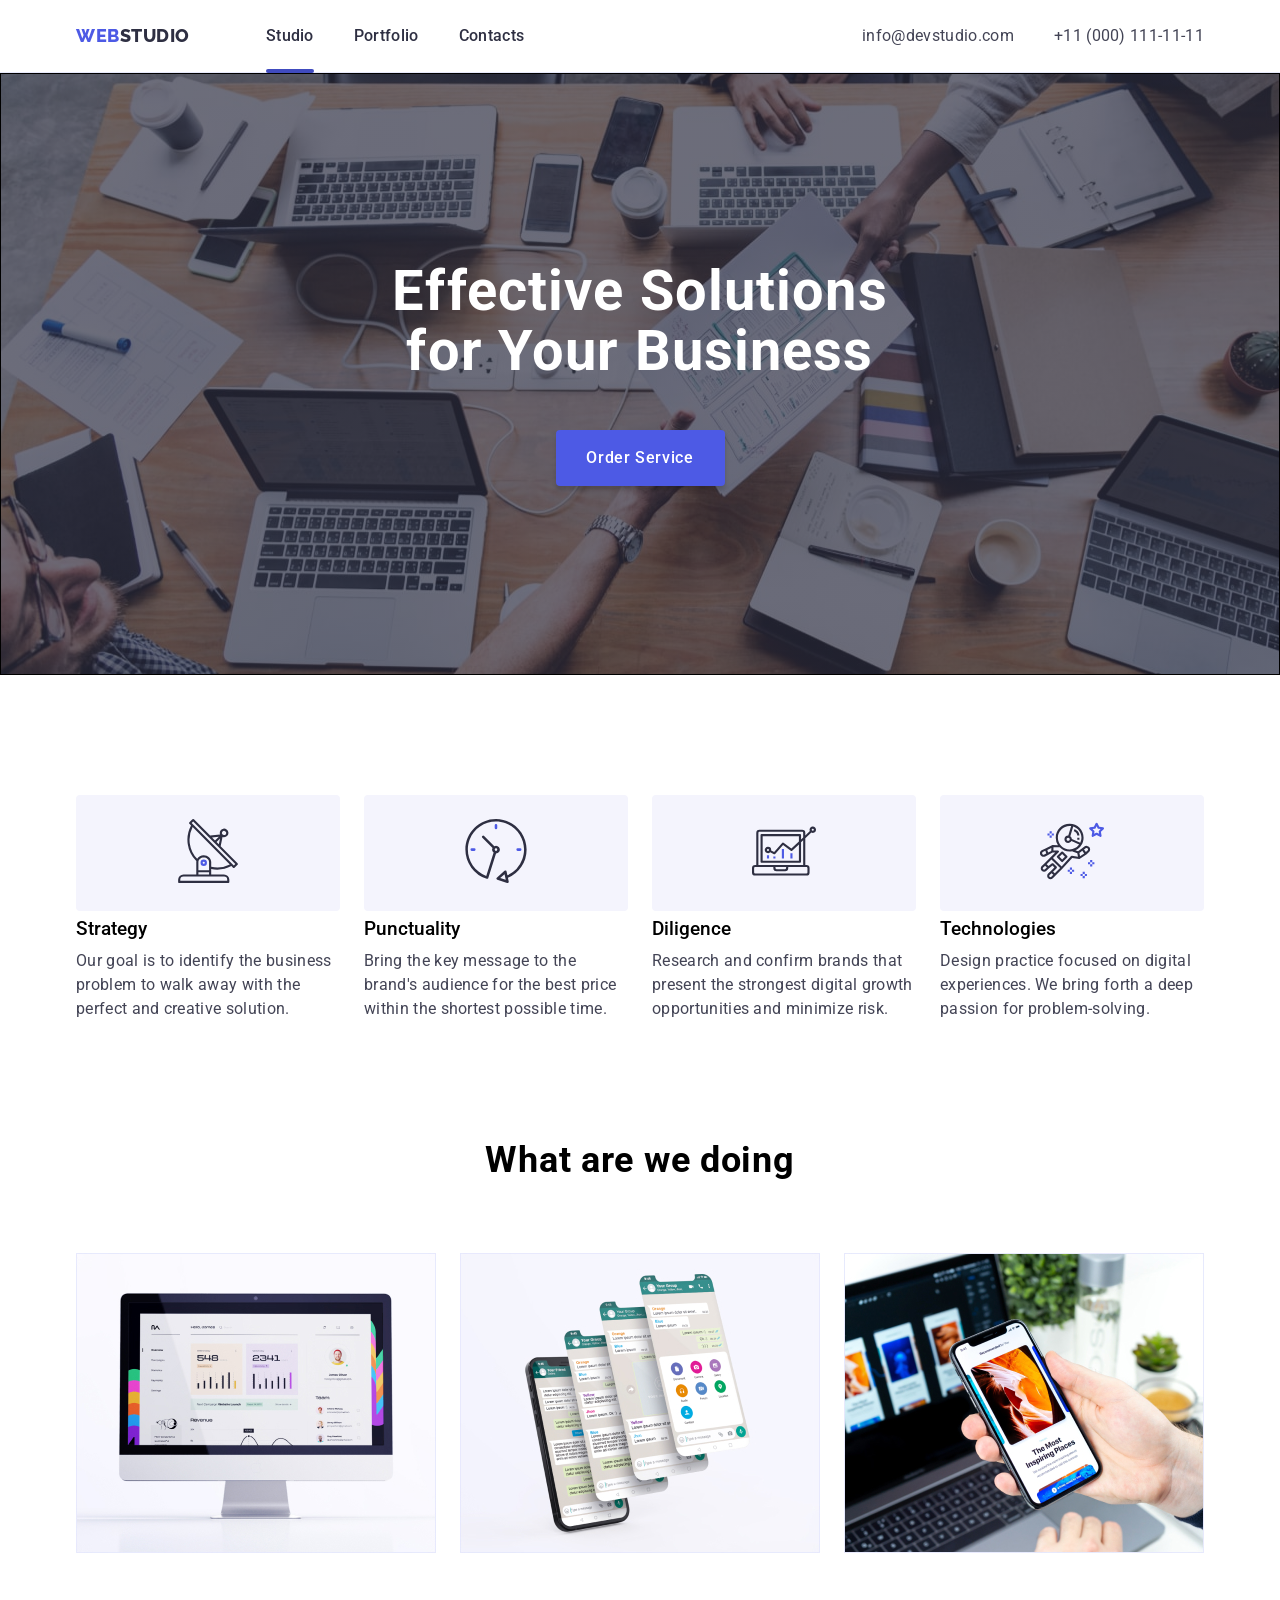
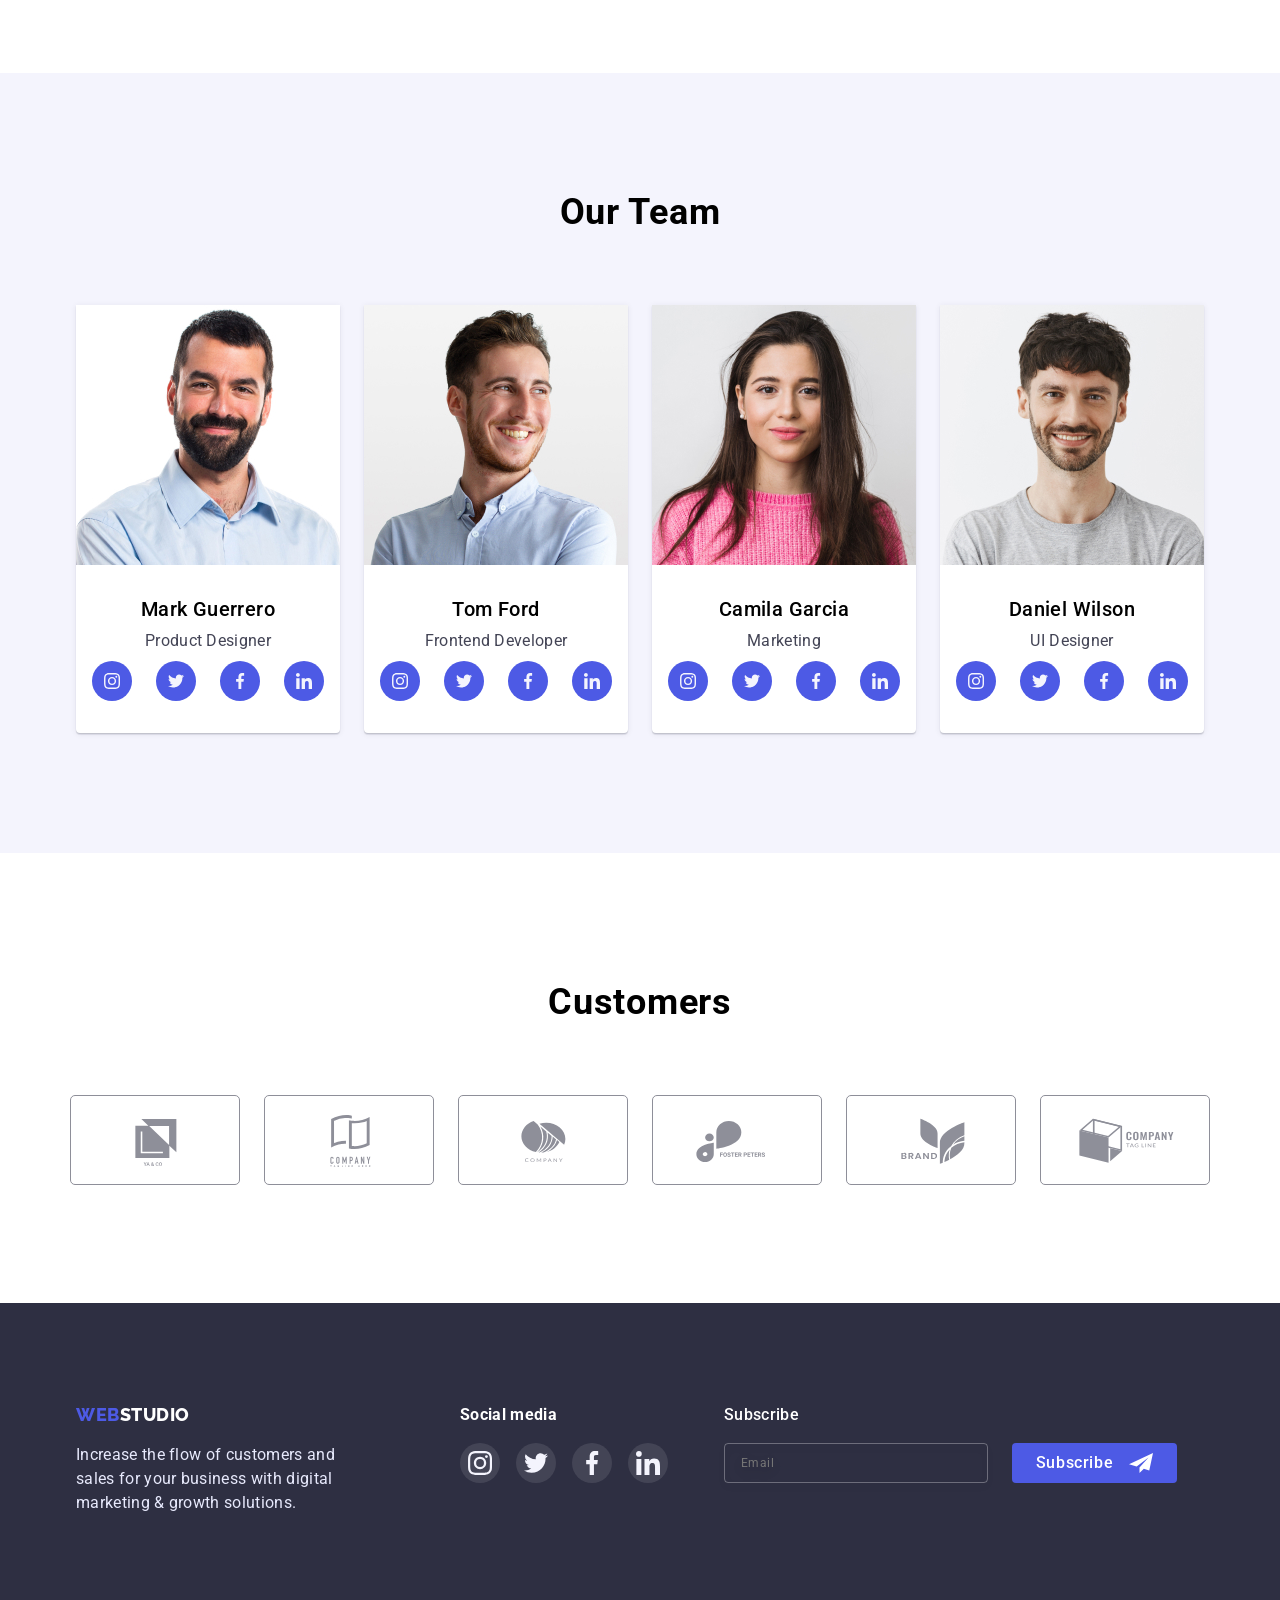
==== index.html @ f7ff6e90 "update-hw-06" ====
<!DOCTYPE html>
<html lang="en">

<head>
    <meta charset="UTF-8">
    <meta http-equiv="X-UA-Compatible" content="IE=edge">
    <meta name="viewport" content="width=device-width, initial-scale=1.0">

    <link rel="preconnect" href="https://fonts.googleapis.com">
    <link rel="preconnect" href="https://fonts.gstatic.com" crossorigin>
    <link
        href="https://fonts.googleapis.com/css2?family=Raleway:wght@800&family=Roboto:wght@400;500;700;900&display=swap"
        rel="stylesheet">

    <link rel="stylesheet" href="https://cdnjs.cloudflare.com/ajax/libs/modern-normalize/1.1.0/modern-normalize.min.css"
        integrity="sha512-wpPYUAdjBVSE4KJnH1VR1HeZfpl1ub8YT/NKx4PuQ5NmX2tKuGu6U/JRp5y+Y8XG2tV+wKQpNHVUX03MfMFn9Q=="
        crossorigin="anonymous" referrerpolicy="no-referrer" />

    <link rel="stylesheet" href="./css/style.css">

    <title>Document</title>
</head>

<body>
    <header class="header">

        <div class="container heder-container">
            <nav class="navigation-list">

                <a href="./index.html" class="logo logo-header"><span class="accent">Web</span>Studio</a>


                <ul class="header-list header-list-container">


                    <li><a href="./index.html" class="header-list-link current">Studio</a></li>
                    <li><a href="./portfolio.html" class="header-list-link">Portfolio</a></li>
                    <li><a href="./contacts.html" class="header-list-link">Contacts</a></li>

                </ul>

            </nav>
            <address>
                <ul class="address-list address-list-container">

                    <li>
                        <a class="address-tel" href="mailto:info@devstudio.com">info@devstudio.com</a>
                    </li>
                    <li>
                        <a class="address-tel" href="tel:+110001111111">+11 (000) 111-11-11</a>
                    </li>


                </ul>

            </address>

        </div>
    </header>
    <main>
        <!--Hero -->
        <section class="section-hero">
            <div class="container">
                <h1 class="hero-title">Effective Solutions for Your Business</h1>
                <button type="button" class="hero-button hero-text" data-modal-open>Order Service</button>


            </div>

        </section>
        <!-- Decorations -->
        <!-- Business solutions -->
        <section class="features">
            <div class="container">
                <h2 hidden class="features-title">Business solutions</h2>
                <ul class="features-list">
                    <li class="features-item">
                        <div class="decoration-item">
                            <svg class="decoration-icon" width="64" height="64">
                                <use href="./images/icons.svg#icon-antenna"></use>
                            </svg>
                        </div>
                        <h3 class="features-subtitle">Strategy</h3>
                        <p class="features-text">Our goal is to identify the business
                            problem to walk away with the perfect and creative solution.</p>
                    </li>
                    <li class="features-item">
                        <div class="decoration-item">
                            <svg class="decoration-icon" width="64" height="64">
                                <use href="./images/icons.svg#icon-cloc"></use>
                            </svg>
                        </div>
                        <h3 class="features-subtitle">Punctuality</h3>
                        <p class="features-text">Bring the key message to the brand's audience for the best price within
                            the
                            shortest possible
                            time.</p>
                    </li>
                    <li class="features-item">
                        <div class="decoration-item">
                            <svg class="decoration-icon" width="64" height="64">
                                <use href="./images/icons.svg#icon-diagram"></use>
                            </svg>
                        </div>
                        <h3 class="features-subtitle">Diligence</h3>
                        <p class="features-text">Research and confirm brands that present the strongest digital growth
                            opportunities and minimize
                            risk.</p>
                    </li>
                    <li class="features-item">
                        <div class="decoration-item">
                            <svg class="decoration-icon" width="64" height="64">
                                <use href="./images/icons.svg#icon-astronaut"></use>
                            </svg>
                        </div>
                        <h3 class="features-subtitle">Technologies</h3>
                        <p class="features-text">Design practice focused on digital experiences. We bring forth a deep
                            passion for
                            problem-solving.</p>
                    </li>
                </ul>
            </div>
        </section>
        <!-- Our works -->
        <section>

            <div class="container">
                <h2 class="doing-title doing-title-container">What are we doing</h2>
                <ul class="doing-list doing-list-container">
                    <li><img src="./images/imac.jpg" alt="iMac" width="360"></li>
                    <li><img src="./images/iphone.jpg" alt="Example application in iPhone" width="360"></li>
                    <li><img src="./images/iphone-macbook.jpg" alt="MacBook and iPhone" width="360"></li>
                </ul>
            </div>

        </section>
        <!-- Team -->
        <section class="bg-color-team">

            <div class="container">
                <h2 class="team-title team-title-container">Our Team</h2>
                <ul class="team-list team-list-container">
                    <li class="team-bg-color"><img src="./images/mark-guerrero.jpg" alt="a man" width="264">
                        <div class="team-list-wrap">
                            <h3 class="team-name">Mark Guerrero</h3>
                            <p class="team-name-descr">Product Designer</p>
                            <ul class="soc-list">
                                <li class="soc-item"><a href="" class="soc-link">
                                        <svg class="soc-icon" width="16px" height="16px">
                                            <use href="./images/icons.svg#icon-instagram"></use>
                                        </svg>
                                    </a></li>
                                <li class="soc-item"><a href="" class="soc-link">
                                        <svg class="soc-icon" width="16px" height="16px">
                                            <use href="./images/icons.svg#icon-twitter"></use>
                                        </svg>
                                    </a></li>
                                <li class="soc-item"><a href="" class="soc-link">
                                        <svg class="soc-icon" width="16px" height="16px">
                                            <use href="./images/icons.svg#icon-facebook"></use>
                                        </svg>
                                    </a></li>
                                <li class="soc-item"><a href="" class="soc-link">
                                        <svg class="soc-icon" width="16px" height="16px">
                                            <use href="./images/icons.svg#icon-linkedin"></use>
                                        </svg>
                                    </a></li>
                            </ul>
                        </div>
                    </li>
                    <li class="team-bg-color"><img src="./images/tom-ford.jpg" alt="a man" width="264">
                        <div class="team-list-wrap">
                            <h3 class="team-name">Tom Ford</h3>
                            <p class="team-name-descr">Frontend Developer</p>
                            <ul class="soc-list">
                                <li class="soc-item"><a href="" class="soc-link">
                                        <svg class="soc-icon" width="16px" height="16px">
                                            <use href="./images/icons.svg#icon-instagram"></use>
                                        </svg>
                                    </a></li>
                                <li class="soc-item"><a href="" class="soc-link">
                                        <svg class="soc-icon" width="16px" height="16px">
                                            <use href="./images/icons.svg#icon-twitter"></use>
                                        </svg>
                                    </a></li>
                                <li class="soc-item"><a href="" class="soc-link">
                                        <svg class="soc-icon" width="16px" height="16px">
                                            <use href="./images/icons.svg#icon-facebook"></use>
                                        </svg>
                                    </a></li>
                                <li class="soc-item"><a href="" class="soc-link">
                                        <svg class="soc-icon" width="16px" height="16px">
                                            <use href="./images/icons.svg#icon-linkedin"></use>
                                        </svg>
                                    </a></li>
                            </ul>
                        </div>
                    </li>
                    <li class="team-bg-color"><img src="./images/camila-garcia.jpg" alt="a woman" width="264">
                        <div class="team-list-wrap">
                            <h3 class="team-name">Camila Garcia</h3>
                            <p class="team-name-descr">Marketing</p>
                            <ul class="soc-list">
                                <li class="soc-item"><a href="" class="soc-link">
                                        <svg class="soc-icon" width="16px" height="16px">
                                            <use href="./images/icons.svg#icon-instagram"></use>
                                        </svg>
                                    </a></li>
                                <li class="soc-item"><a href="" class="soc-link">
                                        <svg class="soc-icon" width="16px" height="16px">
                                            <use href="./images/icons.svg#icon-twitter"></use>
                                        </svg>
                                    </a></li>
                                <li class="soc-item"><a href="" class="soc-link">
                                        <svg class="soc-icon" width="16px" height="16px">
                                            <use href="./images/icons.svg#icon-facebook"></use>
                                        </svg>
                                    </a></li>
                                <li class="soc-item"><a href="" class="soc-link">
                                        <svg class="soc-icon" width="16px" height="16px">
                                            <use href="./images/icons.svg#icon-linkedin"></use>
                                        </svg>
                                    </a></li>
                            </ul>
                        </div>
                    </li>
                    <li class="team-bg-color"><img src="./images/daniel-wilson.jpg" alt="a man" width="264">
                        <div class="team-list-wrap">
                            <h3 class="team-name">Daniel Wilson</h3>
                            <p class="team-name-descr">UI Designer</p>
                            <ul class="soc-list">
                                <li class="soc-item"><a href="" class="soc-link">
                                        <svg class="soc-icon" width="16px" height="16px">
                                            <use href="./images/icons.svg#icon-instagram"></use>
                                        </svg>
                                    </a></li>
                                <li class="soc-item"><a href="" class="soc-link">
                                        <svg class="soc-icon" width="16px" height="16px">
                                            <use href="./images/icons.svg#icon-twitter"></use>
                                        </svg>
                                    </a></li>
                                <li class="soc-item"><a href="" class="soc-link">
                                        <svg class="soc-icon" width="16px" height="16px">
                                            <use href="./images/icons.svg#icon-facebook"></use>
                                        </svg>
                                    </a></li>
                                <li class="soc-item"><a href="" class="soc-link">
                                        <svg class="soc-icon" width="16px" height="16px">
                                            <use href="./images/icons.svg#icon-linkedin"></use>
                                        </svg>
                                    </a></li>
                            </ul>
                        </div>
                    </li>
                </ul>
            </div>
        </section>
        <!-- Customers -->
        <section class="cust-section">
            <div class="container">
                <h2 class="title-customers">Customers</h2>
                <ul class="company-list list">
                    <li class="company-items">
                        <a href="" class="company-link link">
                            <svg class="company-icon test" width="104" height="56">
                                <use href="./images/icons.svg#icon-ya-and-co"></use>
                            </svg>
                        </a>
                    </li>
                    <li class="company-items">
                        <a href="" class="company-link link">
                            <svg class="company-icon" width="104" height="56">
                                <use href="./images/icons.svg#icon-tagline-here"></use>
                            </svg>
                        </a>
                    </li>
                    <li class="company-items">
                        <a href="" class="company-link link">
                            <svg class="company-icon" width="104" height="56">
                                <use href="./images/icons.svg#icon-compani"></use>
                            </svg>
                        </a>
                    </li>
                    <li class="company-items">
                        <a href="" class="company-link link">
                            <svg class="company-icon" width="104" height="56">
                                <use href="./images/icons.svg#icon-foster-peters"></use>
                            </svg>
                        </a>
                    </li>
                    <li class="company-items">
                        <a href="" class="company-link link">
                            <svg class="company-icon" width="104" height="56">
                                <use href="./images/icons.svg#icon-brend"></use>
                            </svg>
                        </a>
                    </li>
                    <li class="company-items">
                        <a href="" class="company-link link">
                            <svg class="company-icon" width="104" height="56">
                                <use href="./images/icons.svg#icon-tag-line"></use>
                            </svg>
                        </a>
                    </li>
                </ul>
            </div>
        </section>

    </main>

    <footer class="footer bg-color-footer">
        <!-- --------------------------------------- -->
        <div class="container flex-container">
            <div class="container-logo footer-logo-container">
                <a href="./index.html" class="logo logo-footer"><span class="accent">Web</span>Studio</a>
                <p class="footer-text">Increase the flow of customers and sales for your business with digital marketing
                    &#38;
                    growth solutions.
                </p>
            </div>

            <div class=" soc-media-container container-logo">
                <h3 class="soc-media">Social media</h3>
                <ul class="soc-list-footer">
                    <li class="soc-item">
                        <a href="" class="soc-link footer-soc-link">
                            <svg class="soc-icon footer-soc-icon" width="24" height="24">
                                <use href="./images/icons.svg#icon-instagram"></use>
                            </svg>
                        </a>
                    </li>
                    <li class="soc-item">
                        <a href="" class="soc-link footer-soc-link">
                            <svg class="soc-icon footer-soc-icon" width="24" height="24">
                                <use href="./images/icons.svg#icon-twitter"></use>
                            </svg>
                        </a>
                    </li>
                    <li class="soc-item">
                        <a href="" class="soc-link footer-soc-link">
                            <svg class="soc-icon footer-soc-icon" width="24" height="24">
                                <use href="./images/icons.svg#icon-facebook"></use>
                            </svg>
                        </a>
                    </li>
                    <li class="soc-item">
                        <a href="" class="soc-link footer-soc-link ">
                            <svg class="soc-icon footer-soc-icon" width="24" height="24">
                                <use href="./images/icons.svg#icon-linkedin"></use>
                            </svg>
                        </a>
                    </li>
                </ul>

            </div>
            <div>
                <p class="title-subscribe">Subscribe</p>
                <div class="forma-subscribe">
                    <input class="input-subscribe" type="email" placeholder="Email">
                    <button class="btn-style-subscribe" type="submit">
                        <span class="text-subscribe">Subscribe</span>
                        <svg class="" width="24" height="24">
                            <use href="./images/icons.svg#icon-plane"></use>
                        </svg>
                    </button>
                </div>
            </div>
        </div>
        <!-- ------------------------------------------- -->
    </footer>
    <div class="backdrop  is-hidden" data-modal>
        <div class="modal">

            <button type="button" class="modal-close" data-modal-close>
                <svg class="modal-close-icon" width="8" height="8">
                    <use href="./images/icons.svg#icon-close-x"></use>
                </svg>
            </button>

            <p class="modal-title">Leave your contacts and we will call you back</p>

            <form class="modal-form">
                <div class="input-wrap">
                    <label class="label-title" for="user-name">Name</label>
                    <input class="modal-input" type="text" name="user-name" id="user-name">
                    <svg class="modal-icon" width="12" height="12">
                        <use href="./images/icons.svg#icon-person"></use>
                    </svg>
                </div>
                <div class="input-wrap">
                    <label class="label-title" for="user-tel">Phone</label>
                    <input class="modal-input" id="user-tel" type="number" name="user-tel">
                    <svg class="modal-icon" width="13" height="13">
                        <use href="./images/icons.svg#icon-phone"></use>
                    </svg>
                </div>
                <div class="input-wrap">
                    <label class="label-title" for="user-email">Email</label>
                    <input class="modal-input" id="user-email" type="email" name="user-email">
                    <svg class="modal-icon" width="15" height="12">
                        <use href="./images/icons.svg#icon-email"></use>
                    </svg>
                </div>

                <div class="input-wrap input-wrap-textarea">
                    <label class="label-title" for="user-text">Comment</label>
                    <textarea class="textarea-text" id="user-text" placeholder="Text input"></textarea>

                </div>


                <div class="modal-field modal-field-policy">
                    <input class="input-check" type="checkbox" id="policy" value="true">
                    <label class="check-text" for="policy">
                        <p>I accept the terms and conditions of the <a href="#"> Privacy
                                Policy</a></p>
                    </label>
                </div>
            </form>

            <button class="btn-modal" type="submit"><span class="btn-text-modal">Send</span></button>




        </div>
    </div>
    <script src="./js/modal.js"></script>
</body>

</html>
---- css/style.css ----
:root {
    --main-page-color: #2E2F42;
    --text-color: #434455;
    --remove-marker-list: none;
    --l-gradient: linear-gradient(rgba(46, 47, 66, 0.7),
            rgba(46, 47, 66, 0.7));
}

* {
    box-sizing: border-box;
}

/*-------------Style reset------------ */
p,
h1,
h2,
h3,
h4,
h5,
h6 {
    margin: 0;
}

ul {
    margin: 0;
    padding: 0;
}

button {
    cursor: pointer;
}

address {
    font-style: normal;
}

body {
    font-family: 'Roboto', sans-serif;
}

/*---------------Logo---------------*/
.accent {
    color: #4D5AE5;
}

.logo {
    font-family: 'Raleway', sans-serif;
    font-weight: 800;
    font-size: 18px;
    line-height: 1.33;
    letter-spacing: 0.03em;
    text-transform: uppercase;
    text-decoration: none;
    color: var(--main-page-color);
}

.logo-header {
    margin-right: 76px;
}

/*----------------Navigation----------------*/
.header-list {
    font-size: 16px;
    line-height: 1.5;
    letter-spacing: 0.02em;
    font-weight: 500;
    list-style-type: var(--remove-marker-list)
}

.header-list-link {
    text-decoration: none;
    color: var(--main-page-color);
    transition-property: color, transform;
    transition-duration: 250ms;
    transition-timing-function: cubic-bezier(0.4, 0, 0.2, 1);

}

.header-list-link:hover,
.header-list-link:focus {
    color: #404BBF;

}

.current {
    position: relative;
}

.current::after {
    position: absolute;
    display: block;
    content: '';
    width: 100%;
    height: 4px;
    left: 0;
    bottom: -28px;
    border-radius: 2px;
    background-color: #404BBF;
    transition: 250ms cubic-bezier(0.4, 0, 0.2, 1);
}

/* ---------------Address---------------*/
.address-tel {
    list-style: none;
    font-style: normal;
    font-weight: 400;
    font-size: 16px;
    line-height: 1.5;
    letter-spacing: 0.02em;
    color: var(--text-color);
    text-decoration: none;
    transition-property: color, transform;
    transition-duration: 250ms;
    transition-timing-function: cubic-bezier(0.4, 0, 0.2, 1);
}

.address-tel:hover,
.address-tel:focus {
    color: #404BBF;
}

.address-list {
    list-style-type: var(--remove-marker-list)
}

.header {
    border-bottom: 1px solid #E7E9FC;
}

.container {
    margin: 0 auto;
    width: 1158px;
    padding-right: 15px;
    padding-left: 15px;
}

.heder-container {
    display: flex;
    align-items: center;
    padding-top: 24px;
    padding-bottom: 24px;
}

.navigation-list {
    display: flex;
    align-items: center;
    margin-right: auto;
}

.header-list-container {
    display: flex;
    gap: 40px;
}

.address-list-container {
    display: flex;
    gap: 40px;
}

/*----------------Hero---------------*/
.section-hero {
    background-color: var(--main-page-color);
    padding-bottom: 188px;
    background-image: var(--l-gradient), url(../images/people-office.jpg);
    max-width: 1440px;
    margin-left: auto;
    margin-right: auto;
    border: 1px solid #000000;
    /* filter: drop-shadow(0px 4px 4px rgba(0, 0, 0, 0.25)); */
}


.hero-title {
    font-size: 56px;
    line-height: 1.07;
    letter-spacing: 0.02em;
    color: #FFFFFF;
    text-align: center;
    margin: 0 auto;
    padding-top: 188px;
    margin-bottom: 48px;
    width: 496px;
}

.hero-button {

    background-color: #4D5AE5;
    box-shadow: 0px 4px 4px rgba(0, 0, 0, 0.15);
    border-radius: 4px;
    border: 0;
    min-width: 169px;
    height: 56px;
    margin-left: auto;
    margin-right: auto;
    transition-property: background-color, transform;
    transition-duration: 250ms;
    transition-timing-function: cubic-bezier(0.4, 0, 0.2, 1);
}

.hero-button:hover,
.hero-button:focus {
    background-color: #404BBF;
    cursor: pointer;
}

.hero-text {
    display: flex;
    font-family: 'Roboto', sans-serif;
    font-weight: 500;
    font-size: 16px;
    line-height: 1.5;
    letter-spacing: 0.04em;
    color: #FFFFFF;
    justify-content: center;
    align-items: center;
}

/* -------------Decorations------------ */
.decoration-item {
    background: #F4F4FD;
    border-radius: 4px;
    padding: 24px 100px;

}

/*---------------Features--------------- */
.features {
    margin-bottom: 120px;
    margin-top: 120px;
}



.features-list {
    display: flex;
    justify-content: space-around;
    gap: 24px;
}

.features-subtitle {
    font-weight: 500;
    margin-bottom: 8px;
    margin-top: 8px;
}

.features-text {
    font-size: 16px;
    line-height: 1.5;
    letter-spacing: 0.02em;
    color: var(--text-color);
    width: 264px;
}

/*---------------Our works---------------*/
.doing-list,
.team-list,
.features-list {
    list-style-type: var(--remove-marker-list)
}

.doing-title-container {
    display: flex;
    justify-content: center;
    margin-bottom: 72px;
}

.doing-list-container {
    display: flex;
    justify-content: space-between;
    margin-bottom: 120px;
}

.doing-title,
.team-title {
    font-size: 36px;
    line-height: 1.11;
    letter-spacing: 0.02em;
}

/*---------------Team--------------- */
.bg-color-team {
    background-color: #F4F4FD;
}

.team-title-container {
    display: flex;
    justify-content: center;
    padding-top: 120px;
    margin-bottom: 72px;
}

.team-list-container {
    display: flex;
    flex-wrap: wrap;
    column-gap: 24px;
    row-gap: 48px;
    padding-bottom: 120px;
}

.team-bg-color {
    background-color: #fff;
    box-shadow: 0px 1px 6px rgba(46, 47, 66, 0.08),
        0px 1px 1px rgba(46, 47, 66, 0.16),
        0px 2px 1px rgba(46, 47, 66, 0.08);
    border-radius: 0px 0px 4px 4px;
}

.team-list-wrap {
    width: 264px;
    padding: 32px 16px;
}

.team-name {
    font-weight: 500;
    font-size: 20px;
    line-height: 1.2;
    letter-spacing: 0.02em;
    margin-bottom: 8px;
    text-align: center;
}

.team-name-descr {
    font-size: 16px;
    line-height: 1.5;
    letter-spacing: 0.02em;
    color: var(--text-color);
    text-align: center;
    margin-bottom: 8px;
}

.soc-list {
    display: flex;
    justify-content: center;
    gap: 24px;
    list-style: var(--remove-marker-list);
}

.soc-item {
    width: 40px;
    height: 40px;
}

.soc-link {

    height: 100%;
    display: flex;
    justify-content: center;
    align-items: center;
    border-radius: 50%;
    background-color: #4D5AE5;
    transition-property: background-color, transform;
    transition-duration: 250ms;
    transition-timing-function: cubic-bezier(0.4, 0, 0.2, 1);
}

.soc-link:hover,
.soc-link:focus {
    background-color: #404BBF;

}

.soc-icon {
    fill: #F4F4FD;

}

/*---------------Customers---------------  */

.title-customers {
    display: flex;
    justify-content: center;
    font-size: 36px;
    line-height: 1.11;
    letter-spacing: 0.02em;
    margin-top: 130px;
    margin-bottom: 72px;
}

.company-list {
    display: flex;
    gap: 24px;
    justify-content: center;
    list-style-type: var(--remove-marker-list);
    margin-bottom: 120px;
}

.company-items {
    width: calc((100%-120px)/6);
    height: 88px;


}

.company-link {
    display: flex;
    align-items: center;
    justify-content: center;
    padding: 16px 32px;
    border: 1px solid #8e8f99;
    border-radius: 5px;
    transition-property: border-color, transform;
    transition-duration: 250ms;
    transition-timing-function: cubic-bezier(0.4, 0, 0.2, 1);
}


.company-icon {
    fill: #8E8F99;

}

.company-link:is(:hover, :focus) {
    border-color: #404BBF;
}

.company-link:is(:hover, :focus) .company-icon {
    fill: #404BBF;
}

/*---------------Footer--------------- */

.bg-color-footer {
    background-color: var(--main-page-color);
    padding-top: 100px;
}

.logo-footer {
    color: #FFFFFF;

}

.footer-text {
    font-size: 16px;
    line-height: 1.5;
    letter-spacing: 0.02em;
    color: #E7E9FC;
    width: 295px;
    margin-top: 16px;
}

.soc-media {
    font-size: 16px;
    line-height: 1.5;
    letter-spacing: 0.02em;
    color: #FFFFFF;
    margin-bottom: 16px;
}

.footer-logo-container {
    padding-bottom: 100px;
}

.soc-media-container {

    padding-bottom: 130px;
}

.soc-list-footer {
    list-style-type: var(--remove-marker-list);
    display: flex;
    align-items: center;
    gap: 16px;

}

.flex-container {
    display: flex;
}

.container-logo {
    flex: 1;
    max-width: 264px;

}

.container-logo:first-child {
    margin-right: 120px;
}

.footer-soc-link {
    background-color: rgba(255, 255, 255, 0.1);
    transition-property: background-color, transform;
    transition-duration: 250ms;
    transition-timing-function: cubic-bezier(0.4, 0, 0.2, 1);
}

.footer-soc-link:is(:hover, :focus) {
    background-color: #31D0AA;
}

/* ---------------- */
.input-subscribe {
    display: block;
    margin-right: 24px;
    padding-left: 16px;
    width: 264px;
    height: 40px;
    outline: none;
    border: 1px solid rgba(255, 255, 255, 0.3);
    filter: drop-shadow(0px 4px 4px rgba(0, 0, 0, 0.15));
    border-radius: 4px;
    background-color: transparent;
    color: rgba(117, 117, 117, 0.5);
    font-size: 12px;
    line-height: 2;
    align-items: center;
    letter-spacing: 0.04em;
    color: rgba(255, 255, 255, 0.6);
}

.input-subscribe:is(:hover, :focus) {
    border-color: #4D5AE5;
}

.forma-subscribe {
    display: flex;
}

.text-subscribe {
    margin-right: 16px;
}

.btn-style-subscribe {
    display: flex;
    padding: 0;
    border: none;
    border-color: rebeccapurple;
    width: 165px;
    height: 40px;
    border-radius: 4px;
    justify-content: center;
    align-items: center;
    font-weight: 500;
    font-size: 16px;
    line-height: 1.5;
    letter-spacing: 0.04em;
    background: #4D5AE5;
    color: #ffffff;
    transition-property: background-color, color;
    transition-duration: 250ms;
    transition-timing-function: cubic-bezier(0.4, 0, 0.2, 1);
}

.btn-style-subscribe:is(:hover, :focus) {
    cursor: pointer;
    color: #ffffff;
    background-color: #404BBF;
}

.title-subscribe {
    margin-bottom: 16px;
    font-weight: 500;
    font-size: 16px;
    line-height: 1.5;
    letter-spacing: 0.02em;
    color: #ffffff;
}

/*---------------Portfolio Page--------------- */
/*---------------Button---------------*/
.btn-list,
.gallery-list {
    list-style-type: var(--remove-marker-list)
}

.btn-list-container {
    display: flex;
    justify-content: center;
    gap: 24px;
    margin-top: 96px;
    margin-bottom: 72px;

}

.btn-items:hover,
.btn-items:focus {
    background-color: #404BBF;
    cursor: pointer;
}

.btn-text:hover,
.btn-text:focus {
    color: #FFFFFF;
    box-shadow: 0px 3px 1px rgba(0, 0, 0, 0.1),
        0px 2px 1px rgba(0, 0, 0, 0.08),
        0px 2px 2px rgba(0, 0, 0, 0.12);
    border-color: #404BBF;
}

.btn-items {
    background-color: #F4F4FD;
    border: 1px solid #E7E9FC;
    border-radius: 4px;
    padding: 12px 24px;
    transition-property: color, transform;
    transition-duration: 250ms;
    transition-timing-function: cubic-bezier(0.4, 0, 0.2, 1);
}

.btn-text {
    color: #4D5AE5;
    font-family: 'Roboto', sans-serif;
    font-weight: 500;
    font-size: 16px;
    line-height: 1.5;
    letter-spacing: 0.04em;
    transition-property: color, transform;
    transition-duration: 250ms;
    transition-timing-function: cubic-bezier(0.4, 0, 0.2, 1);

}

/*---------------Gallery--------------- */
.gallery-list {
    display: flex;
    flex-wrap: wrap;
    row-gap: 48px;
    column-gap: 24px;
    padding-bottom: 120px;
}

.gallery-title {
    font-weight: 500;
    font-size: 20px;
    line-height: 1.2;
    letter-spacing: 0.02em;
    margin-bottom: 8px;
}

.gallery-text {
    font-size: 16px;
    line-height: 1.5;
    letter-spacing: 0.02em;
    color: var(--text-color);
}

.gallery-item-border {
    border-left: 1px solid #E7E9FC;
    border-right: 1px solid #E7E9FC;
    border-bottom: 1px solid #E7E9FC;
    padding-top: 32px;
    padding-bottom: 32px;
    padding-left: 16px;
    padding-right: 16px;
}

img {
    display: block;
}

.gallery-item {
    transition-property: box-shadow, transform;
    transition-duration: 250ms;
    transition-timing-function: cubic-bezier(0.4, 0, 0.2, 1);
}

.gallery-item:is(:hover, :focus) {
    cursor: pointer;
    box-shadow: 0px 1px 6px rgba(46, 47, 66, 0.08),
        0px 1px 1px rgba(46, 47, 66, 0.16),
        0px 2px 1px rgba(46, 47, 66, 0.08);
}

.gallery-cover-wrap {
    position: relative;
    overflow: hidden;
}

.gallery-item:is(:hover, :focus) .gallery-cover-text {
    transform: translateY(0);
}

.gallery-cover-text {
    position: absolute;
    top: 0;
    font-size: 16px;
    line-height: 1.5;
    font-weight: 400;
    letter-spacing: 0.02em;
    padding: 40px 32px 164px 32px;
    height: 100%;
    color: #F4F4FD;
    background-color: #4D5AE5;
    transform: translateY(100%);
    transition: transform 250ms cubic-bezier(0.4, 0, 0.2, 1);

}

.backdrop {
    position: fixed;
    top: 0;
    left: 0;
    width: 100%;
    height: 100%;
    background-color: rgba(0, 0, 0, 0.5);
    transition: opacity 250ms cubic-bezier(0.4, 0, 0.2, 1),
        visibility 250ms cubic-bezier(0.4, 0, 0.2, 1);
}

.modal {
    position: absolute;
    top: 50%;
    left: 50%;
    transform: translate(-50%, -50%);
    width: 408px;
    max-height: 584px;
    background: #FCFCFC;
    box-shadow: 0px 1px 1px rgba(0, 0, 0, 0.14),
        0px 1px 3px rgba(0, 0, 0, 0.12),
        0px 2px 1px rgba(0, 0, 0, 0.2);
    border-radius: 4px;
    padding: 24px;


}

.modal-close {
    width: 24px;
    height: 24px;
    border-radius: 50%;
    background: #E7E9FC;
    border: 1px solid rgba(0, 0, 0, 0.1);
    display: flex;
    align-items: center;
    justify-content: center;
    margin-left: auto;
    margin-bottom: 24px;
    transition-duration: 250ms;
    transition-timing-function: cubic-bezier(0.4, 0, 0.2, 1);
    filter: drop-shadow(0px 4px 4px rgba(0, 0, 0, 0.25));
}

.modal-close:is(:hover, :focus) {
    border: #404BBF;
    background-color: #404BBF;
    fill: #ffffff
}

.is-hidden {
    opacity: 0;
    visibility: hidden;
    pointer-events: none;
}

/* modal content */
.modal-title {
    font-weight: 500;
    font-size: 16px;
    line-height: 1.5;
    text-align: center;
    letter-spacing: 0.02em;
    color: #2E2F42;
    margin-bottom: 16px;

}

.modal-input {
    width: 360px;
    height: 40px;
    border: 1px solid rgba(33, 33, 33, 0.2);
    border-radius: 4px;
    background-color: transparent;
    padding-left: 34px;
    transition: transform 250ms cubic-bezier(0.4, 0, 0.2, 1);
}

.label-title {
    font-weight: 400;
    font-size: 12px;
    line-height: 1.33;
    letter-spacing: 0.04em;
    color: #8E8F99;
    display: inline-block;

}

.textarea-text {
    width: 360px;
    height: 120px;
    border: 1px solid rgba(33, 33, 33, 0.2);
    border-radius: 4px;
    background-color: transparent;
    padding: 16px;
    resize: none;
}

.input-wrap {
    position: relative;
    margin-bottom: 8px;
}

.input-wrap-textarea {
    margin-bottom: 16px;
}

.modal-icon {
    position: absolute;
    left: 16px;
    top: 65%;
    transform: translatey(-50%);
    transition: transform 250ms cubic-bezier(0.4, 0, 0.2, 1);

}

.modal-input:is(:hover, :focus) {
    border: 1px solid #4D5AE5;

}

.modal-input:is(:hover, :focus)+.modal-icon {
    fill: #4D5AE5;
}

/* ------ */

.btn-modal {
    display: block;
    margin-left: auto;
    margin-right: auto;
    width: 165px;
    height: 56px;
    left: 635px;
    top: 584px;
    background: #4D5AE5;
    box-shadow: 0px 4px 4px rgba(0, 0, 0, 0.15);
    border-radius: 4px;
    border: #4D5AE5;
    padding: 0;
    transition-property: background-color, color;
    transition-duration: 250ms;
    transition-timing-function: cubic-bezier(0.4, 0, 0.2, 1);
}

.btn-modal:is(:hover, :focus) {
    background: #404BBF;
}

.btn-text-modal {
    color: #ffffff;
}

.btn-text-modal:is(:hover, :focus) {
    background: #404BBF;

}

.check-text {
    display: flex;
    font-weight: 400;
    font-size: 12px;
    line-height: 1.33;
    letter-spacing: 0.04em;
    color: #757575;
}


.check-text::before {
    content: "";
    width: 16px;
    height: 16px;
    border: 1.25px solid #2E2F42;
    border-radius: 2px;
    margin-right: 8px;

}

.input-check:checked+.check-text::before {
    background-color: #404BBF;
    border: none;
    background-image: url(../images/vector.svg);
    background-repeat: no-repeat;
    background-position: center;
}

.input-check:is(:hover, :focus)+.check-text::before {
    background-color: #404BBF;
    background-image: url(../images/vector.svg);
    background-repeat: no-repeat;
    background-position: center;
}

.input-check {
    display: none;
}

.modal-field-policy {
    margin-bottom: 24px;
}
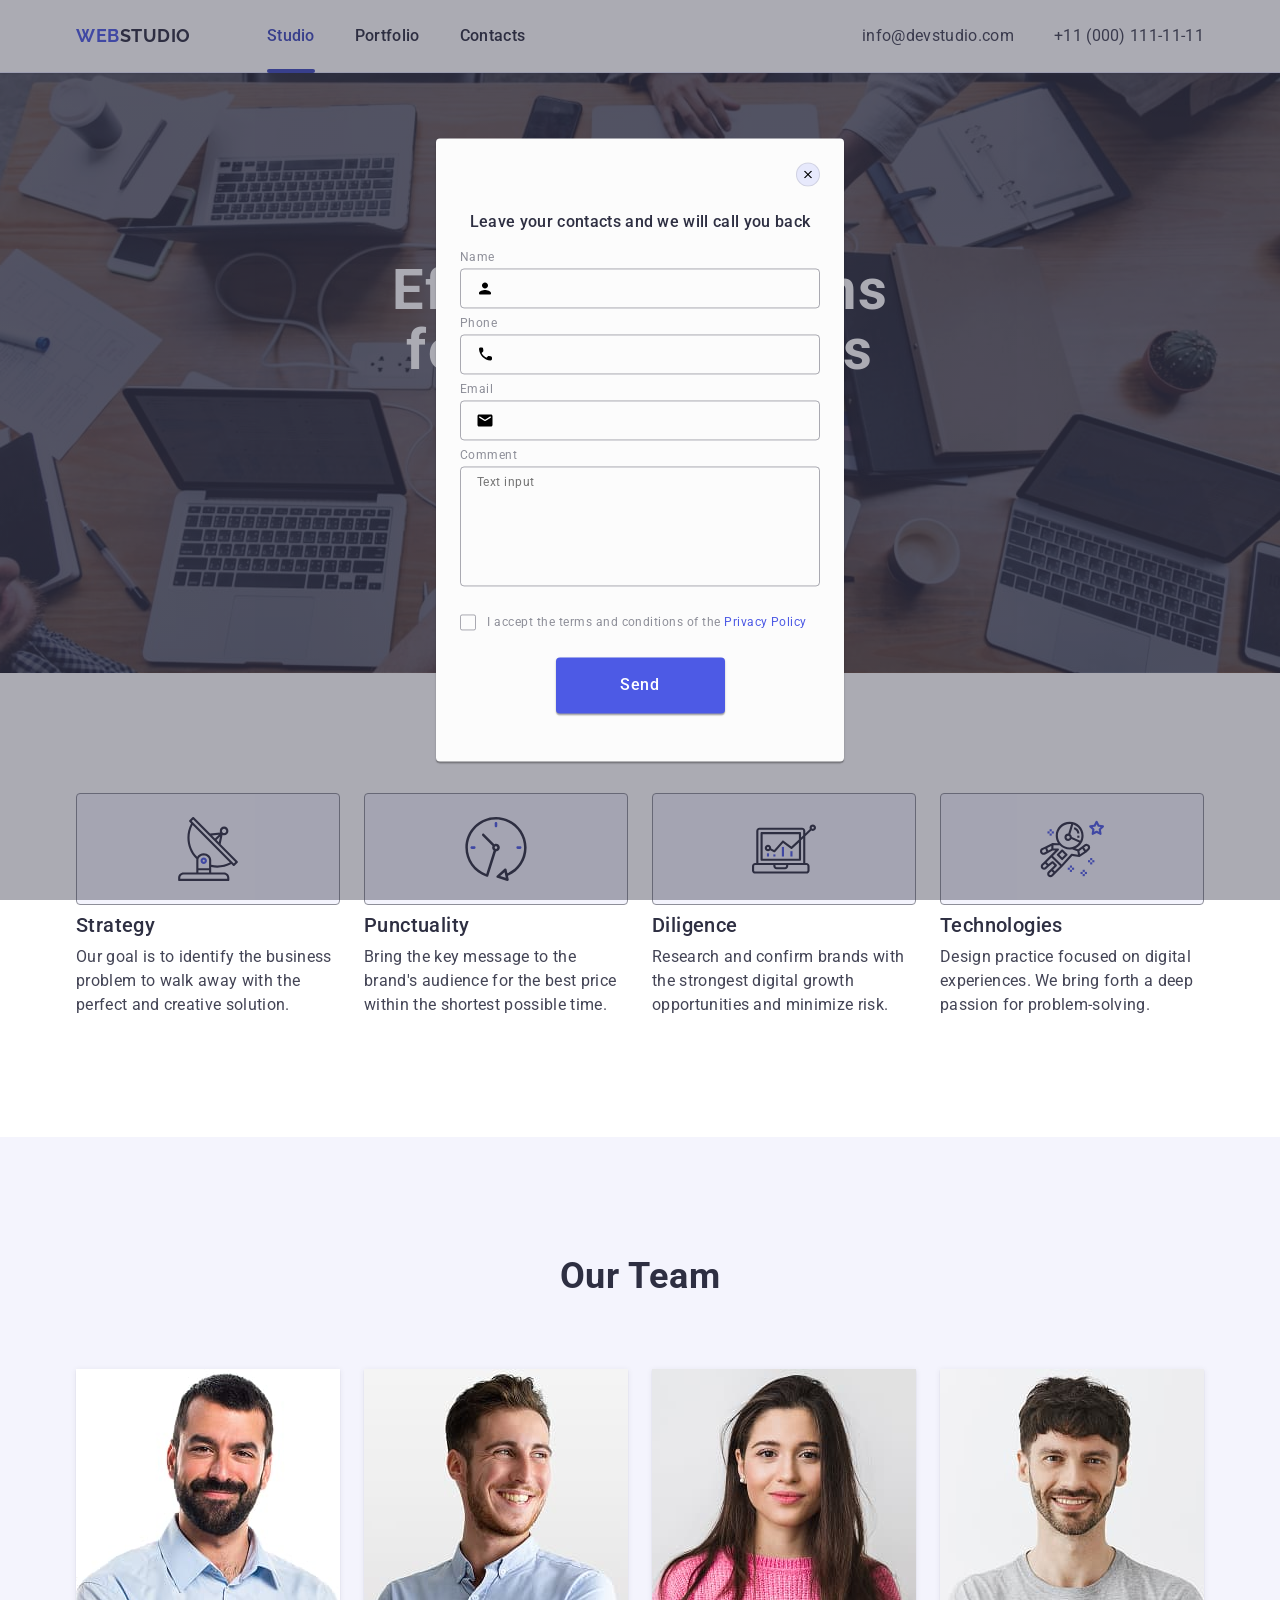
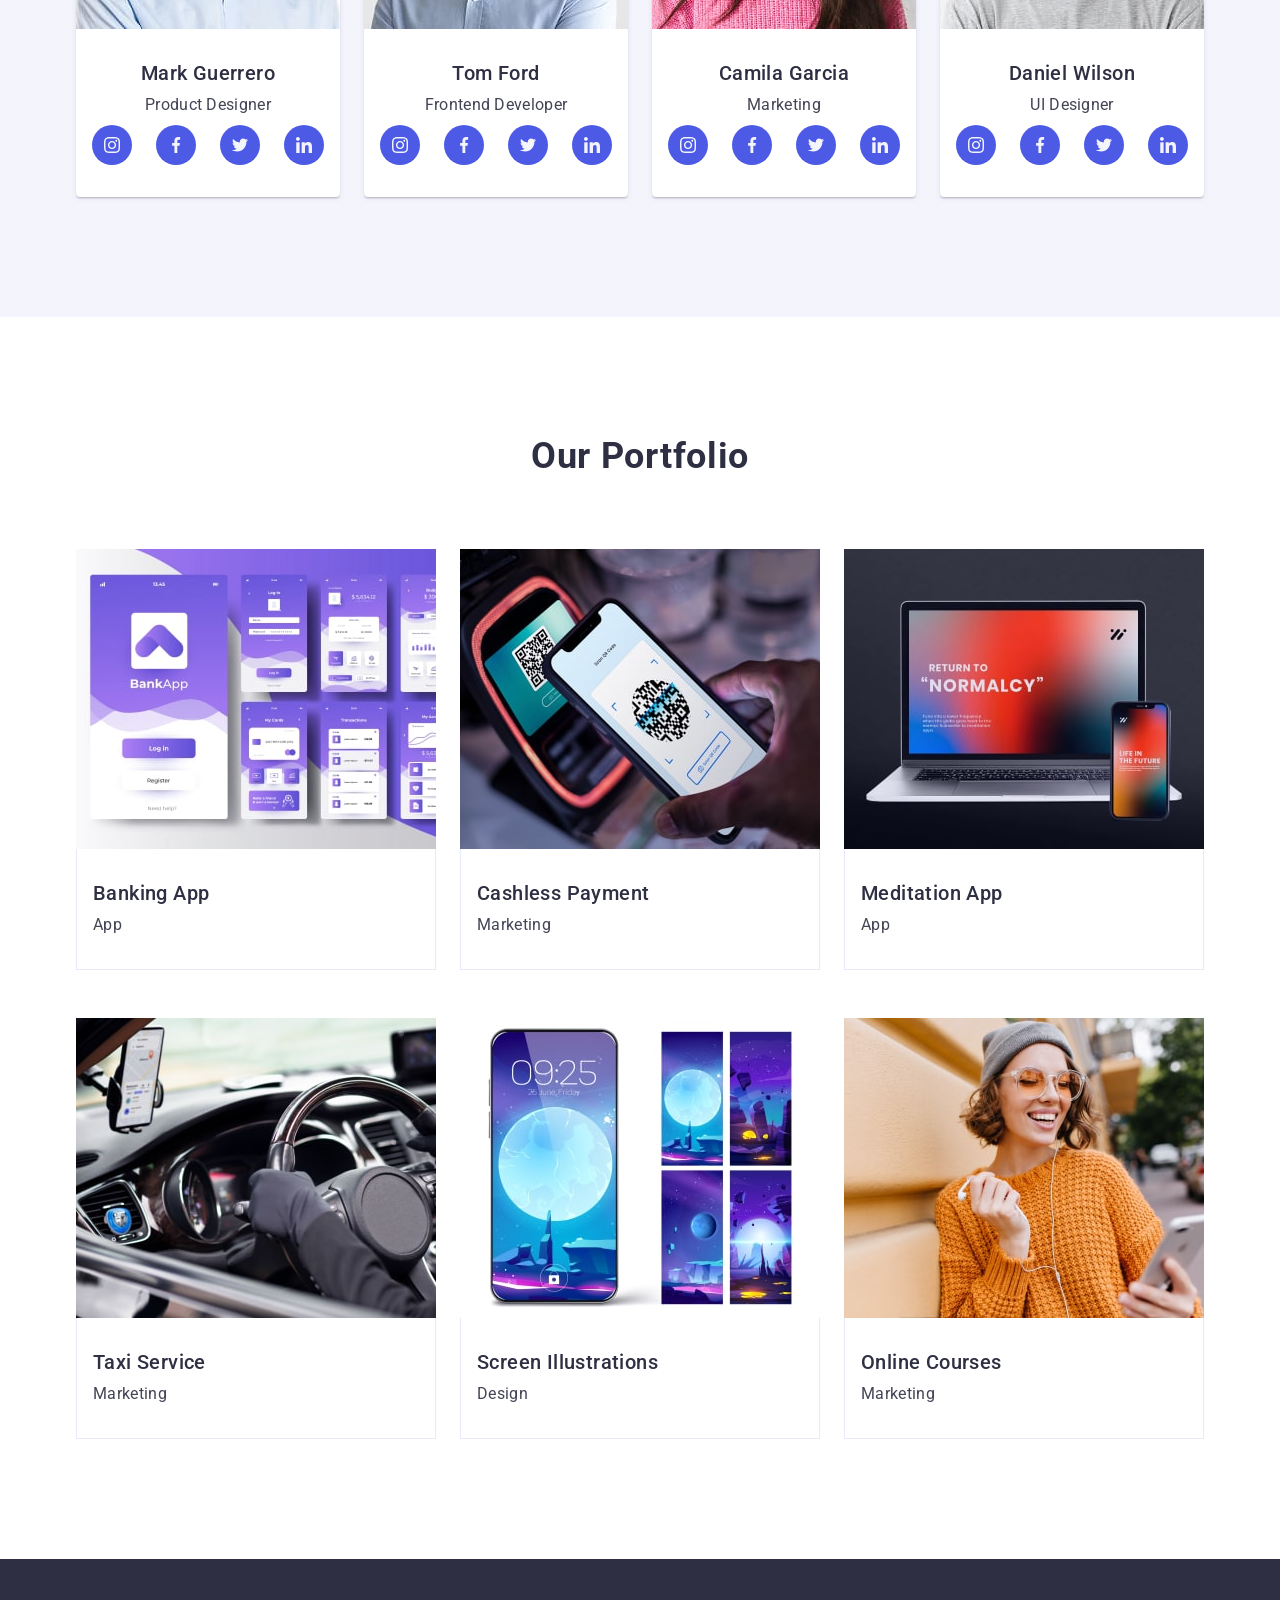
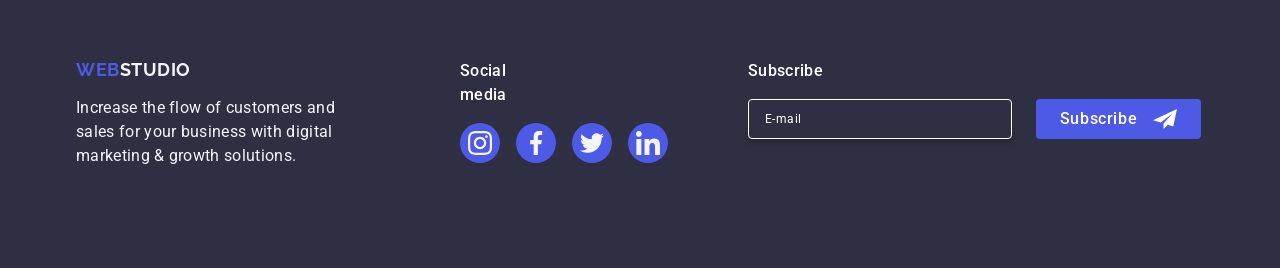
==== commit 3330cc7d: "Initial commit" ====
--- a/index.html
+++ b/index.html
@@ -2,429 +2,510 @@
 <html lang="en">
 
 <head>
-    <meta charset="UTF-8">
-    <meta http-equiv="X-UA-Compatible" content="IE=edge">
-    <meta name="viewport" content="width=device-width, initial-scale=1.0">
-
-    <link rel="preconnect" href="https://fonts.googleapis.com">
-    <link rel="preconnect" href="https://fonts.gstatic.com" crossorigin>
-    <link
-        href="https://fonts.googleapis.com/css2?family=Raleway:wght@800&family=Roboto:wght@400;500;700;900&display=swap"
-        rel="stylesheet">
-
-    <link rel="stylesheet" href="https://cdnjs.cloudflare.com/ajax/libs/modern-normalize/1.1.0/modern-normalize.min.css"
-        integrity="sha512-wpPYUAdjBVSE4KJnH1VR1HeZfpl1ub8YT/NKx4PuQ5NmX2tKuGu6U/JRp5y+Y8XG2tV+wKQpNHVUX03MfMFn9Q=="
+    <meta charset="UTF-8" />
+    <meta name="viewport" content="width=device-width, initial-scale=1.0" />
+    <title>WebStudio</title>
+    <link rel="stylesheet" href="https://cdnjs.cloudflare.com/ajax/libs/modern-normalize/3.0.1/modern-normalize.min.css"
+        integrity="sha512-q6WgHqiHlKyOqslT/lgBgodhd03Wp4BEqKeW6nNtlOY4quzyG3VoQKFrieaCeSnuVseNKRGpGeDU3qPmabCANg=="
         crossorigin="anonymous" referrerpolicy="no-referrer" />
-
-    <link rel="stylesheet" href="./css/style.css">
-
-    <title>Document</title>
+    <link rel="preconnect" href="https://fonts.googleapis.com" />
+    <link rel="preconnect" href="https://fonts.gstatic.com" crossorigin />
+    <link href="https://fonts.googleapis.com/css2?family=Raleway:wght@700&family=Roboto:wght@400;500;700&display=swap"
+        rel="stylesheet" />
+    <link rel="stylesheet" href="./css/style.css" />
 </head>
 
 <body>
-    <header class="header">
-
-        <div class="container heder-container">
-            <nav class="navigation-list">
-
-                <a href="./index.html" class="logo logo-header"><span class="accent">Web</span>Studio</a>
-
-
-                <ul class="header-list header-list-container">
-
-
-                    <li><a href="./index.html" class="header-list-link current">Studio</a></li>
-                    <li><a href="./portfolio.html" class="header-list-link">Portfolio</a></li>
-                    <li><a href="./contacts.html" class="header-list-link">Contacts</a></li>
-
+    <!-- Header -->
+
+    <header class="page-header">
+        <div class="container header-container">
+            <nav class="header-nav">
+                <a href="./index.html" class="logo header-logo">Web<span class="accent">Studio</span></a>
+                <ul class="nav-list">
+                    <li><a href="./index.html" class="menu-list current ">Studio</a></li>
+                    <li><a href="" class="menu-list">Portfolio</a></li>
+                    <li><a href="" class="menu-list">Contacts</a></li>
                 </ul>
-
             </nav>
-            <address>
-                <ul class="address-list address-list-container">
-
-                    <li>
-                        <a class="address-tel" href="mailto:info@devstudio.com">info@devstudio.com</a>
-                    </li>
-                    <li>
-                        <a class="address-tel" href="tel:+110001111111">+11 (000) 111-11-11</a>
-                    </li>
-
-
+            <address class="address">
+                <ul class="contacts-list">
+                    <li><a href="mailto:info@devstudio.com" class="contact-info">info@devstudio.com</a></li>
+                    <li><a href="tel:+110001111111" class="contact-info">+11 (000) 111-11-11</a></li>
                 </ul>
-
             </address>
-
         </div>
     </header>
+
+
     <main>
-        <!--Hero -->
-        <section class="section-hero">
+        <!-- Hero -->
+
+        <section class="hero">
             <div class="container">
-                <h1 class="hero-title">Effective Solutions for Your Business</h1>
-                <button type="button" class="hero-button hero-text" data-modal-open>Order Service</button>
-
-
+                <h1 class="main-title">Effective Solutions for Your Business</h1>
+                <button type="button" class="button" data-modal-open>Order Service</button>
             </div>
 
         </section>
-        <!-- Decorations -->
-        <!-- Business solutions -->
-        <section class="features">
+
+        <!-- Features -->
+
+        <section class="features-section">
             <div class="container">
-                <h2 hidden class="features-title">Business solutions</h2>
+                <h2 class="visually-hidden">Business solutions</h2>
                 <ul class="features-list">
                     <li class="features-item">
-                        <div class="decoration-item">
-                            <svg class="decoration-icon" width="64" height="64">
+                        <div class="icon-features">
+                            <svg width="64" height="64">
                                 <use href="./images/icons.svg#icon-antenna"></use>
                             </svg>
                         </div>
-                        <h3 class="features-subtitle">Strategy</h3>
-                        <p class="features-text">Our goal is to identify the business
-                            problem to walk away with the perfect and creative solution.</p>
+                        <h3 class="features-title">Strategy</h3>
+                        <p class="features-text">Our goal is to identify the business problem to walk away with the
+                            perfect
+                            and
+                            creative solution.
+                        </p>
                     </li>
                     <li class="features-item">
-                        <div class="decoration-item">
-                            <svg class="decoration-icon" width="64" height="64">
-                                <use href="./images/icons.svg#icon-cloc"></use>
-                            </svg>
-                        </div>
-                        <h3 class="features-subtitle">Punctuality</h3>
+                        <div class="icon-features">
+                            <svg width="64" height="64">
+                                <use href="./images/icons.svg#icon-clock"></use>
+                            </svg>
+                        </div>
+                        <h3 class="features-title">Punctuality</h3>
                         <p class="features-text">Bring the key message to the brand's audience for the best price within
                             the
                             shortest possible
                             time.</p>
                     </li>
                     <li class="features-item">
-                        <div class="decoration-item">
-                            <svg class="decoration-icon" width="64" height="64">
+                        <div class="icon-features">
+                            <svg width="64" height="64">
                                 <use href="./images/icons.svg#icon-diagram"></use>
                             </svg>
                         </div>
-                        <h3 class="features-subtitle">Diligence</h3>
-                        <p class="features-text">Research and confirm brands that present the strongest digital growth
-                            opportunities and minimize
-                            risk.</p>
+                        <h3 class="features-title">Diligence</h3>
+                        <p class="features-text">Research and confirm brands with the strongest digital growth
+                            opportunities
+                            and minimize risk.
+                        </p>
                     </li>
                     <li class="features-item">
-                        <div class="decoration-item">
-                            <svg class="decoration-icon" width="64" height="64">
+                        <div class="icon-features">
+                            <svg width="64" height="64">
                                 <use href="./images/icons.svg#icon-astronaut"></use>
                             </svg>
                         </div>
-                        <h3 class="features-subtitle">Technologies</h3>
+                        <h3 class="features-title">Technologies</h3>
                         <p class="features-text">Design practice focused on digital experiences. We bring forth a deep
-                            passion for
+                            passion
+                            for
                             problem-solving.</p>
                     </li>
                 </ul>
             </div>
+
         </section>
-        <!-- Our works -->
-        <section>
-
+
+
+        <!-- Team -->
+
+        <section class="team-section">
             <div class="container">
-                <h2 class="doing-title doing-title-container">What are we doing</h2>
-                <ul class="doing-list doing-list-container">
-                    <li><img src="./images/imac.jpg" alt="iMac" width="360"></li>
-                    <li><img src="./images/iphone.jpg" alt="Example application in iPhone" width="360"></li>
-                    <li><img src="./images/iphone-macbook.jpg" alt="MacBook and iPhone" width="360"></li>
+                <h2 class="team-title">Our Team</h2>
+                <ul class="team-list">
+                    <li class="team-item">
+                        <img src="./images/img-1.jpg" alt="Mark Guerrero" width="264" height="260" />
+                        <div class="team-description">
+                            <h3 class="team-name">Mark Guerrero</h3>
+                            <p class="team-name-desc">Product Designer</p>
+
+                            <ul class="soc-list">
+                                <li class="soc-item">
+                                    <a href="" class="soc-link">
+                                        <svg class="social-media-icon" width="16" height="16">
+                                            <use href="./images/icons.svg#icon-instagram"></use>
+                                        </svg>
+                                    </a>
+                                </li>
+                                <li class="soc-item">
+                                    <a href="" class="soc-link">
+                                        <svg class="social-media-icon" width="16" height="16">
+                                            <use href="./images/icons.svg#icon-facebook"></use>
+                                        </svg>
+                                    </a>
+                                </li>
+                                <li class="soc-item">
+                                    <a href="" class="soc-link">
+                                        <svg class="social-media-icon" width="16" height="16">
+                                            <use href="./images/icons.svg#icon-twitter"></use>
+                                        </svg>
+                                    </a>
+                                </li>
+                                <li class="soc-item">
+                                    <a href="" class="soc-link">
+                                        <svg class="social-media-icon" width="16" height="16">
+                                            <use href="./images/icons.svg#icon-linkedin"></use>
+                                        </svg>
+                                    </a>
+                                </li>
+                            </ul>
+
+
+                        </div>
+
+                    </li>
+                    <li class="team-item">
+                        <img src="./images/img-2.jpg" alt="Tom Ford" width="264" height="260" />
+                        <div class="team-description">
+                            <h3 class="team-name">Tom Ford</h3>
+                            <p class="team-name-desc">Frontend Developer</p>
+                            <ul class="soc-list">
+                                <li class="soc-item">
+                                    <a href="" class="soc-link">
+                                        <svg class="social-media-icon" width="16px" height="16px">
+                                            <use href="./images/icons.svg#icon-instagram"></use>
+                                        </svg>
+                                    </a>
+                                </li>
+                                <li class="soc-item">
+                                    <a href="" class="soc-link">
+                                        <svg class="social-media-icon" width="16px" height="16px">
+                                            <use href="./images/icons.svg#icon-facebook"></use>
+                                        </svg>
+                                    </a>
+                                </li>
+                                <li class="soc-item">
+                                    <a href="" class="soc-link">
+                                        <svg class="social-media-icon" width="16px" height="16px">
+                                            <use href="./images/icons.svg#icon-twitter"></use>
+                                        </svg>
+                                    </a>
+                                </li>
+                                <li class="soc-item">
+                                    <a href="" class="soc-link">
+                                        <svg class="social-media-icon" width="16px" height="16px">
+                                            <use href="./images/icons.svg#icon-linkedin"></use>
+                                        </svg>
+                                    </a>
+                                </li>
+                            </ul>
+                        </div>
+
+                    </li>
+                    <li class="team-item">
+                        <img src="./images/img-3.jpg" alt="Camila Garcia" width="264" height="260" />
+                        <div class="team-description">
+                            <h3 class="team-name">Camila Garcia</h3>
+                            <p class="team-name-desc">Marketing</p>
+                            <ul class="soc-list">
+                                <li class="soc-item">
+                                    <a href="" class="soc-link">
+                                        <svg class="social-media-icon" width="16px" height="16px">
+                                            <use href="./images/icons.svg#icon-instagram"></use>
+                                        </svg>
+                                    </a>
+                                </li>
+                                <li class="soc-item">
+                                    <a href="" class="soc-link">
+                                        <svg class="social-media-icon" width="16px" height="16px">
+                                            <use href="./images/icons.svg#icon-facebook"></use>
+                                        </svg>
+                                    </a>
+                                </li>
+                                <li class="soc-item">
+                                    <a href="" class="soc-link">
+                                        <svg class="social-media-icon" width="16px" height="16px">
+                                            <use href="./images/icons.svg#icon-twitter"></use>
+                                        </svg>
+                                    </a>
+                                </li>
+                                <li class="soc-item">
+                                    <a href="" class="soc-link">
+                                        <svg class="social-media-icon" width="16px" height="16px">
+                                            <use href="./images/icons.svg#icon-linkedin"></use>
+                                        </svg>
+                                    </a>
+                                </li>
+                            </ul>
+                        </div>
+
+                    </li>
+                    <li class="team-item">
+                        <img src="./images/img-4.jpg" alt="Daniel Wilson" width="264" height="260" />
+                        <div class="team-description">
+                            <h3 class="team-name">Daniel Wilson</h3>
+                            <p class="team-name-desc">UI Designer</p>
+                            <ul class="soc-list">
+                                <li class="soc-item">
+                                    <a href="" class="soc-link">
+                                        <svg class="social-media-icon" width="16px" height="16px">
+                                            <use href="./images/icons.svg#icon-instagram"></use>
+                                        </svg>
+                                    </a>
+                                </li>
+                                <li class="soc-item">
+                                    <a href="" class="soc-link">
+                                        <svg class="social-media-icon" width="16px" height="16px">
+                                            <use href="./images/icons.svg#icon-facebook"></use>
+                                        </svg>
+                                    </a>
+                                </li>
+                                <li class="soc-item">
+                                    <a href="" class="soc-link">
+                                        <svg class="social-media-icon" width="16px" height="16px">
+                                            <use href="./images/icons.svg#icon-twitter"></use>
+                                        </svg>
+                                    </a>
+                                </li>
+                                <li class="soc-item">
+                                    <a href="" class="soc-link">
+                                        <svg class="social-media-icon" width="16px" height="16px">
+                                            <use href="./images/icons.svg#icon-linkedin"></use>
+                                        </svg>
+                                    </a>
+                                </li>
+                            </ul>
+                        </div>
+
+                    </li>
                 </ul>
             </div>
 
         </section>
-        <!-- Team -->
-        <section class="bg-color-team">
-
+
+
+        <!-- Portfolio -->
+
+        <section class="portfolio">
             <div class="container">
-                <h2 class="team-title team-title-container">Our Team</h2>
-                <ul class="team-list team-list-container">
-                    <li class="team-bg-color"><img src="./images/mark-guerrero.jpg" alt="a man" width="264">
-                        <div class="team-list-wrap">
-                            <h3 class="team-name">Mark Guerrero</h3>
-                            <p class="team-name-descr">Product Designer</p>
-                            <ul class="soc-list">
-                                <li class="soc-item"><a href="" class="soc-link">
-                                        <svg class="soc-icon" width="16px" height="16px">
-                                            <use href="./images/icons.svg#icon-instagram"></use>
-                                        </svg>
-                                    </a></li>
-                                <li class="soc-item"><a href="" class="soc-link">
-                                        <svg class="soc-icon" width="16px" height="16px">
-                                            <use href="./images/icons.svg#icon-twitter"></use>
-                                        </svg>
-                                    </a></li>
-                                <li class="soc-item"><a href="" class="soc-link">
-                                        <svg class="soc-icon" width="16px" height="16px">
-                                            <use href="./images/icons.svg#icon-facebook"></use>
-                                        </svg>
-                                    </a></li>
-                                <li class="soc-item"><a href="" class="soc-link">
-                                        <svg class="soc-icon" width="16px" height="16px">
-                                            <use href="./images/icons.svg#icon-linkedin"></use>
-                                        </svg>
-                                    </a></li>
-                            </ul>
-                        </div>
-                    </li>
-                    <li class="team-bg-color"><img src="./images/tom-ford.jpg" alt="a man" width="264">
-                        <div class="team-list-wrap">
-                            <h3 class="team-name">Tom Ford</h3>
-                            <p class="team-name-descr">Frontend Developer</p>
-                            <ul class="soc-list">
-                                <li class="soc-item"><a href="" class="soc-link">
-                                        <svg class="soc-icon" width="16px" height="16px">
-                                            <use href="./images/icons.svg#icon-instagram"></use>
-                                        </svg>
-                                    </a></li>
-                                <li class="soc-item"><a href="" class="soc-link">
-                                        <svg class="soc-icon" width="16px" height="16px">
-                                            <use href="./images/icons.svg#icon-twitter"></use>
-                                        </svg>
-                                    </a></li>
-                                <li class="soc-item"><a href="" class="soc-link">
-                                        <svg class="soc-icon" width="16px" height="16px">
-                                            <use href="./images/icons.svg#icon-facebook"></use>
-                                        </svg>
-                                    </a></li>
-                                <li class="soc-item"><a href="" class="soc-link">
-                                        <svg class="soc-icon" width="16px" height="16px">
-                                            <use href="./images/icons.svg#icon-linkedin"></use>
-                                        </svg>
-                                    </a></li>
-                            </ul>
-                        </div>
-                    </li>
-                    <li class="team-bg-color"><img src="./images/camila-garcia.jpg" alt="a woman" width="264">
-                        <div class="team-list-wrap">
-                            <h3 class="team-name">Camila Garcia</h3>
-                            <p class="team-name-descr">Marketing</p>
-                            <ul class="soc-list">
-                                <li class="soc-item"><a href="" class="soc-link">
-                                        <svg class="soc-icon" width="16px" height="16px">
-                                            <use href="./images/icons.svg#icon-instagram"></use>
-                                        </svg>
-                                    </a></li>
-                                <li class="soc-item"><a href="" class="soc-link">
-                                        <svg class="soc-icon" width="16px" height="16px">
-                                            <use href="./images/icons.svg#icon-twitter"></use>
-                                        </svg>
-                                    </a></li>
-                                <li class="soc-item"><a href="" class="soc-link">
-                                        <svg class="soc-icon" width="16px" height="16px">
-                                            <use href="./images/icons.svg#icon-facebook"></use>
-                                        </svg>
-                                    </a></li>
-                                <li class="soc-item"><a href="" class="soc-link">
-                                        <svg class="soc-icon" width="16px" height="16px">
-                                            <use href="./images/icons.svg#icon-linkedin"></use>
-                                        </svg>
-                                    </a></li>
-                            </ul>
-                        </div>
-                    </li>
-                    <li class="team-bg-color"><img src="./images/daniel-wilson.jpg" alt="a man" width="264">
-                        <div class="team-list-wrap">
-                            <h3 class="team-name">Daniel Wilson</h3>
-                            <p class="team-name-descr">UI Designer</p>
-                            <ul class="soc-list">
-                                <li class="soc-item"><a href="" class="soc-link">
-                                        <svg class="soc-icon" width="16px" height="16px">
-                                            <use href="./images/icons.svg#icon-instagram"></use>
-                                        </svg>
-                                    </a></li>
-                                <li class="soc-item"><a href="" class="soc-link">
-                                        <svg class="soc-icon" width="16px" height="16px">
-                                            <use href="./images/icons.svg#icon-twitter"></use>
-                                        </svg>
-                                    </a></li>
-                                <li class="soc-item"><a href="" class="soc-link">
-                                        <svg class="soc-icon" width="16px" height="16px">
-                                            <use href="./images/icons.svg#icon-facebook"></use>
-                                        </svg>
-                                    </a></li>
-                                <li class="soc-item"><a href="" class="soc-link">
-                                        <svg class="soc-icon" width="16px" height="16px">
-                                            <use href="./images/icons.svg#icon-linkedin"></use>
-                                        </svg>
-                                    </a></li>
-                            </ul>
-                        </div>
+                <h2 class="portfolio-title">Our Portfolio</h2>
+                <ul class="portfolio-list">
+                    <li class="portfolio-items">
+                        <div class="tumb">
+                            <img src="./images/banking-app.jpg" alt="Bank App" width="360" height="300" />
+                            <p class="overlay">14 Stylish and User-Friendly App Design Concepts · Task Manager App ·
+                                Calorie Tracker App · Exotic Fruit Ecommerce App ·
+                                Cloud Storage App</p>
+
+                        </div>
+                        <div class="img-description">
+                            <h3 class="portfolio-img-title">Banking App</h3>
+                            <p class="portfolio-img-desc">App</p>
+                        </div>
+
+                    </li>
+                    <li class="portfolio-items">
+                        <div class="tumb">
+                            <img src="./images/payment.jpg" alt="QR code and smartphone" width="360" height="300" />
+                            <p class="overlay">14 Stylish and User-Friendly App Design Concepts · Task Manager App ·
+                                Calorie Tracker App · Exotic Fruit Ecommerce App ·
+                                Cloud Storage App</p>
+
+                        </div>
+
+                        <div class="img-description">
+                            <h3 class="portfolio-img-title">Cashless Payment</h3>
+                            <p class="portfolio-img-desc">Marketing</p>
+                        </div>
+
+                    </li>
+                    <li class="portfolio-items">
+                        <div class="tumb">
+                            <img src="./images/meditation.jpg" alt="Meditation App" width="360" height="300" />
+                            <p class="overlay">14 Stylish and User-Friendly App Design Concepts · Task Manager App ·
+                                Calorie Tracker App · Exotic Fruit Ecommerce App ·
+                                Cloud Storage App</p>
+
+                        </div>
+
+                        <div class="img-description">
+                            <h3 class="portfolio-img-title">Meditation App</h3>
+                            <p class="portfolio-img-desc">App</p>
+                        </div>
+
+                    </li>
+                    <li class="portfolio-items">
+                        <div class="tumb">
+                            <img src="./images/taxi.jpg" alt="Taxi" width="360" height="300" />
+                            <p class="overlay">14 Stylish and User-Friendly App Design Concepts · Task Manager App ·
+                                Calorie Tracker App · Exotic Fruit Ecommerce App ·
+                                Cloud Storage App</p>
+
+                        </div>
+
+                        <div class="img-description">
+                            <h3 class="portfolio-img-title">Taxi Service</h3>
+                            <p class="portfolio-img-desc">Marketing</p>
+                        </div>
+
+                    </li>
+                    <li class="portfolio-items">
+                        <div class="tumb">
+                            <img src="./images/screen.jpg" alt="Screen Illustrations" width="360" height="300" />
+                            <p class="overlay">14 Stylish and User-Friendly App Design Concepts · Task Manager App ·
+                                Calorie Tracker App · Exotic Fruit Ecommerce App ·
+                                Cloud Storage App</p>
+
+                        </div>
+
+                        <div class="img-description">
+                            <h3 class="portfolio-img-title">Screen Illustrations</h3>
+                            <p class="portfolio-img-desc">Design</p>
+                        </div>
+
+                    </li>
+                    <li class="portfolio-items">
+                        <div class="tumb">
+                            <img src="./images/online-courses.jpg" alt="Woman with phone" width="360" height="300" />
+                            <p class="overlay">14 Stylish and User-Friendly App Design Concepts · Task Manager App ·
+                                Calorie Tracker App · Exotic Fruit Ecommerce App ·
+                                Cloud Storage App</p>
+
+                        </div>
+
+                        <div class="img-description">
+                            <h3 class="portfolio-img-title">Online Courses</h3>
+                            <p class="portfolio-img-desc">Marketing</p>
+                        </div>
+
                     </li>
                 </ul>
             </div>
+
         </section>
-        <!-- Customers -->
-        <section class="cust-section">
-            <div class="container">
-                <h2 class="title-customers">Customers</h2>
-                <ul class="company-list list">
-                    <li class="company-items">
-                        <a href="" class="company-link link">
-                            <svg class="company-icon test" width="104" height="56">
-                                <use href="./images/icons.svg#icon-ya-and-co"></use>
+
+    </main>
+    <!-- Footer -->
+
+    <footer class="footer-bg-color">
+        <div class="container second-footer-container">
+            <div class="first-footer-container"><a href="./index.html" class="link-logo-footer">Web<span
+                        class="footer-logo">Studio</span></a>
+                <p class="footer-text">
+                    Increase the flow of customers and sales for your business with digital marketing & growth
+                    solutions.
+                </p>
+            </div>
+            <div class="footer-social-media">
+                <p class="footer-p">
+                    Social media
+                </p>
+                <ul class="social-item">
+                    <li class="social-li">
+                        <a href="" class="social-link">
+                            <svg class="soc-footer-svg" width="24" height="24">
+                                <use href="./images/icons.svg#icon-instagram"></use>
                             </svg>
                         </a>
                     </li>
-                    <li class="company-items">
-                        <a href="" class="company-link link">
-                            <svg class="company-icon" width="104" height="56">
-                                <use href="./images/icons.svg#icon-tagline-here"></use>
+                    <li class="social-li">
+                        <a href="" class="social-link">
+                            <svg class="soc-footer-svg" width="24" height="24">
+                                <use href="./images/icons.svg#icon-facebook"></use>
                             </svg>
                         </a>
                     </li>
-                    <li class="company-items">
-                        <a href="" class="company-link link">
-                            <svg class="company-icon" width="104" height="56">
-                                <use href="./images/icons.svg#icon-compani"></use>
+                    <li class="social-li">
+                        <a href="" class="social-link">
+                            <svg class="soc-footer-svg" width="24" height="24">
+                                <use href="./images/icons.svg#icon-twitter"></use>
                             </svg>
                         </a>
                     </li>
-                    <li class="company-items">
-                        <a href="" class="company-link link">
-                            <svg class="company-icon" width="104" height="56">
-                                <use href="./images/icons.svg#icon-foster-peters"></use>
+                    <li class="social-li">
+                        <a href="" class="social-link">
+                            <svg class="soc-footer-svg" width="24" height="24">
+                                <use href="./images/icons.svg#icon-linkedin"></use>
                             </svg>
                         </a>
                     </li>
-                    <li class="company-items">
-                        <a href="" class="company-link link">
-                            <svg class="company-icon" width="104" height="56">
-                                <use href="./images/icons.svg#icon-brend"></use>
-                            </svg>
-                        </a>
-                    </li>
-                    <li class="company-items">
-                        <a href="" class="company-link link">
-                            <svg class="company-icon" width="104" height="56">
-                                <use href="./images/icons.svg#icon-tag-line"></use>
-                            </svg>
-                        </a>
-                    </li>
                 </ul>
             </div>
-        </section>
-
-    </main>
-
-    <footer class="footer bg-color-footer">
-        <!-- --------------------------------------- -->
-        <div class="container flex-container">
-            <div class="container-logo footer-logo-container">
-                <a href="./index.html" class="logo logo-footer"><span class="accent">Web</span>Studio</a>
-                <p class="footer-text">Increase the flow of customers and sales for your business with digital marketing
-                    &#38;
-                    growth solutions.
-                </p>
-            </div>
-
-            <div class=" soc-media-container container-logo">
-                <h3 class="soc-media">Social media</h3>
-                <ul class="soc-list-footer">
-                    <li class="soc-item">
-                        <a href="" class="soc-link footer-soc-link">
-                            <svg class="soc-icon footer-soc-icon" width="24" height="24">
-                                <use href="./images/icons.svg#icon-instagram"></use>
-                            </svg>
-                        </a>
-                    </li>
-                    <li class="soc-item">
-                        <a href="" class="soc-link footer-soc-link">
-                            <svg class="soc-icon footer-soc-icon" width="24" height="24">
-                                <use href="./images/icons.svg#icon-twitter"></use>
-                            </svg>
-                        </a>
-                    </li>
-                    <li class="soc-item">
-                        <a href="" class="soc-link footer-soc-link">
-                            <svg class="soc-icon footer-soc-icon" width="24" height="24">
-                                <use href="./images/icons.svg#icon-facebook"></use>
-                            </svg>
-                        </a>
-                    </li>
-                    <li class="soc-item">
-                        <a href="" class="soc-link footer-soc-link ">
-                            <svg class="soc-icon footer-soc-icon" width="24" height="24">
-                                <use href="./images/icons.svg#icon-linkedin"></use>
-                            </svg>
-                        </a>
-                    </li>
-                </ul>
-
-            </div>
-            <div>
-                <p class="title-subscribe">Subscribe</p>
-                <div class="forma-subscribe">
-                    <input class="input-subscribe" type="email" placeholder="Email">
-                    <button class="btn-style-subscribe" type="submit">
-                        <span class="text-subscribe">Subscribe</span>
-                        <svg class="" width="24" height="24">
-                            <use href="./images/icons.svg#icon-plane"></use>
+            <div class="subscribe-container">
+                <p class="paragraf-subscribe">Subscribe</p>
+                <form class="form-subscribe">
+                    <label class="form-label_subscribe">
+                        <input class="input-subscribe" type="email" name="email-subscribe" placeholder="E-mail" />
+                    </label>
+                    <button class="btn-subscribe" type="submit">Subscribe
+                        <svg class="svg-sb" width="24" height="24">
+                            <use href="./images/icons.svg#icon-frame-sb"></use>
                         </svg>
                     </button>
-                </div>
+                </form>
             </div>
         </div>
-        <!-- ------------------------------------------- -->
+
+
+
+
     </footer>
-    <div class="backdrop  is-hidden" data-modal>
+
+
+    <div class="backdrop is-open" data-modal>
         <div class="modal">
-
-            <button type="button" class="modal-close" data-modal-close>
-                <svg class="modal-close-icon" width="8" height="8">
-                    <use href="./images/icons.svg#icon-close-x"></use>
+            <button type="button" class="modal-button" data-modal-close>
+                <svg class="modal-icon-close" width="8" height="8">
+                    <use href="./images/icons.svg#icon-close"></use>
                 </svg>
             </button>
-
-            <p class="modal-title">Leave your contacts and we will call you back</p>
-
-            <form class="modal-form">
-                <div class="input-wrap">
-                    <label class="label-title" for="user-name">Name</label>
-                    <input class="modal-input" type="text" name="user-name" id="user-name">
-                    <svg class="modal-icon" width="12" height="12">
-                        <use href="./images/icons.svg#icon-person"></use>
-                    </svg>
+            <p class="modal-text">Leave your contacts and we will call you back</p>
+            <form class="form">
+                <div class="modal-form-box">
+                    <label class="form-label" for="user-name">Name</label>
+                    <div class="field-container">
+                        <input type="text" class="form-input" id="user-name" name="user-name" />
+                        <svg width="18" height="24" class="input-icon">
+                            <use href="./images/icons.svg#icon-frame"></use>
+                        </svg>
+                    </div>
                 </div>
-                <div class="input-wrap">
-                    <label class="label-title" for="user-tel">Phone</label>
-                    <input class="modal-input" id="user-tel" type="number" name="user-tel">
-                    <svg class="modal-icon" width="13" height="13">
-                        <use href="./images/icons.svg#icon-phone"></use>
-                    </svg>
+                <div class="modal-form-box">
+                    <label class="form-label" for="user-phone">Phone</label>
+                    <div class="field-container">
+                        <input type="tel" class="form-input" id="user-phone" name="user-phone" />
+                        <svg width="18" height="24" class="input-icon">
+                            <use href="./images/icons.svg#icon-phone"></use>
+                        </svg>
+                    </div>
                 </div>
-                <div class="input-wrap">
-                    <label class="label-title" for="user-email">Email</label>
-                    <input class="modal-input" id="user-email" type="email" name="user-email">
-                    <svg class="modal-icon" width="15" height="12">
-                        <use href="./images/icons.svg#icon-email"></use>
-                    </svg>
+                <div class="modal-form-box">
+                    <label class="form-label" for="user-email">Email</label>
+                    <div class="field-container">
+                        <input type="email" class="form-input" id="user-email" name="user-email" />
+                        <svg width="18" height="24" class="input-icon">
+                            <use href="./images/icons.svg#icon-email"></use>
+                        </svg>
+                    </div>
                 </div>
-
-                <div class="input-wrap input-wrap-textarea">
-                    <label class="label-title" for="user-text">Comment</label>
-                    <textarea class="textarea-text" id="user-text" placeholder="Text input"></textarea>
-
+                <div class="modal-form-box modal-form-box-comment">
+                    <label class="form-label" for="user-comment">Comment</label>
+                    <textarea class="textarea" id="user-comment" name="user-comment"
+                        placeholder="Text input"></textarea>
                 </div>
-
-
-                <div class="modal-field modal-field-policy">
-                    <input class="input-check" type="checkbox" id="policy" value="true">
-                    <label class="check-text" for="policy">
-                        <p>I accept the terms and conditions of the <a href="#"> Privacy
-                                Policy</a></p>
+                <div class="modal-form-agreement">
+                    <input type="checkbox" class="checkbox visually-hidden" name="user-privacy" id="user-privacy"
+                        value="true" />
+                    <label class="model-form-agreement-field" for="user-privacy">
+                        <span class="modal-form-agreement-chackbox">
+                            <svg class="modal-form-agreement-icon" width="10" height="8">
+                                <use href="./images/icons.svg#icon-property"></use>
+                            </svg>
+                        </span>
+                        I accept the terms and conditions of the
+                        <a class="modal-form-agreement-link" href="#" target="_blank" rel="noopener noreferrer">Privacy
+                            Policy</a>
+
                     </label>
                 </div>
+                <button type="submit" class="modal-btn">Send</button>
             </form>
-
-            <button class="btn-modal" type="submit"><span class="btn-text-modal">Send</span></button>
-
-
-
-
         </div>
     </div>
+
     <script src="./js/modal.js"></script>
 </body>
 
--- a/css/style.css
+++ b/css/style.css
@@ -1,313 +1,312 @@
-:root {
-    --main-page-color: #2E2F42;
-    --text-color: #434455;
-    --remove-marker-list: none;
-    --l-gradient: linear-gradient(rgba(46, 47, 66, 0.7),
-            rgba(46, 47, 66, 0.7));
-}
-
-* {
+*,
+*::before,
+*::after {
     box-sizing: border-box;
 }
 
-/*-------------Style reset------------ */
-p,
+body {
+    font-family: 'Roboto', sans-serif;
+    font-weight: 400;
+    font-size: 16px;
+    line-height: 1.5;
+    background-color: #ffffff;
+    color: #434455;
+}
+
+h1 {
+    font-weight: 700;
+    color: #ffffff;
+}
+
+h2 {
+    color: #2e2f42;
+    font-weight: 700;
+    font-size: 36px;
+    line-height: 1.11;
+}
+
+h3 {
+    font-weight: 500;
+    font-size: 24px;
+    line-height: 1.5;
+
+}
+
+ul,
+ol {
+    list-style-type: none;
+    margin: 0;
+    padding: 0;
+}
+
+a {
+    text-decoration: none;
+}
+
+/* Reset */
 h1,
 h2,
 h3,
 h4,
 h5,
-h6 {
+h6,
+p {
     margin: 0;
 }
 
-ul {
-    margin: 0;
-    padding: 0;
-}
-
-button {
-    cursor: pointer;
-}
-
-address {
+img {
+    display: block;
+    max-width: 100%;
+    height: auto;
+}
+
+/* Common */
+.container {
+    max-width: 1158px;
+    padding: 0 15px;
+    margin: 0 auto;
+}
+
+
+
+
+/* Header */
+.page-header {
+    border-bottom: 1px solid #E7E9FC;
+    box-shadow: 0 2px 1px 0 rgba(46, 47, 66, 0.08), 0 1px 1px 0 rgba(46, 47, 66, 0.16), 0 1px 6px 0 rgba(46, 47, 66, 0.08);
+}
+
+.header-container {
+    display: flex;
+    align-items: center;
+}
+
+.header-nav {
+    display: flex;
+    align-items: center;
+}
+
+.nav-list {
+    display: flex;
+    align-items: center;
+    gap: 40px;
+}
+
+.contacts-list {
+    display: flex;
+    align-items: center;
+    gap: 40px;
+}
+
+.header-logo {
+    padding: 24px 0;
+    margin-right: 76px;
+}
+
+
+.menu-list {
+    color: #2e2f42;
+    font-weight: 500;
+    letter-spacing: 0.02em;
+    line-height: 1.5;
+    display: block;
+    padding: 24px 0;
+    transition: color 250ms cubic-bezier(0.4, 0, 0.2, 1);
+}
+
+.menu-list.current {
+    position: relative;
+
+}
+
+.menu-list.current::after {
+    content: '';
+    position: absolute;
+    left: 0;
+    bottom: -1px;
+    width: 100%;
+    height: 4px;
+    background-color: #404BBF;
+    border-radius: 2px;
+
+}
+
+.menu-list:hover,
+.menu-list:focus,
+.menu-list.current {
+    color: #404bbf;
+}
+
+.address {
     font-style: normal;
-}
-
-body {
-    font-family: 'Roboto', sans-serif;
-}
-
-/*---------------Logo---------------*/
+    margin-left: auto;
+}
+
+.contact-info {
+    font-size: 16px;
+    line-height: 1.5;
+    letter-spacing: 0.02em;
+    color: #434455;
+    display: block;
+    padding: 24px 0;
+    transition: color 250ms cubic-bezier(0.4, 0, 0.2, 1);
+}
+
+.contact-info:hover,
+.contact-info:focus {
+    color: #404bbf;
+}
+
+
+
+/* Logo */
 .accent {
-    color: #4D5AE5;
+    color: #2e2f42;
+}
+
+.studio-footer {
+    color: #f4f4fd;
 }
 
 .logo {
     font-family: 'Raleway', sans-serif;
-    font-weight: 800;
+    font-weight: 700;
     font-size: 18px;
-    line-height: 1.33;
+    line-height: 1.17;
     letter-spacing: 0.03em;
     text-transform: uppercase;
-    text-decoration: none;
-    color: var(--main-page-color);
-}
-
-.logo-header {
-    margin-right: 76px;
-}
-
-/*----------------Navigation----------------*/
-.header-list {
-    font-size: 16px;
-    line-height: 1.5;
-    letter-spacing: 0.02em;
-    font-weight: 500;
-    list-style-type: var(--remove-marker-list)
-}
-
-.header-list-link {
-    text-decoration: none;
-    color: var(--main-page-color);
-    transition-property: color, transform;
-    transition-duration: 250ms;
-    transition-timing-function: cubic-bezier(0.4, 0, 0.2, 1);
-
-}
-
-.header-list-link:hover,
-.header-list-link:focus {
-    color: #404BBF;
-
-}
-
-.current {
-    position: relative;
-}
-
-.current::after {
-    position: absolute;
-    display: block;
-    content: '';
-    width: 100%;
-    height: 4px;
-    left: 0;
-    bottom: -28px;
-    border-radius: 2px;
-    background-color: #404BBF;
-    transition: 250ms cubic-bezier(0.4, 0, 0.2, 1);
-}
-
-/* ---------------Address---------------*/
-.address-tel {
-    list-style: none;
-    font-style: normal;
-    font-weight: 400;
-    font-size: 16px;
-    line-height: 1.5;
-    letter-spacing: 0.02em;
-    color: var(--text-color);
-    text-decoration: none;
-    transition-property: color, transform;
-    transition-duration: 250ms;
-    transition-timing-function: cubic-bezier(0.4, 0, 0.2, 1);
-}
-
-.address-tel:hover,
-.address-tel:focus {
-    color: #404BBF;
-}
-
-.address-list {
-    list-style-type: var(--remove-marker-list)
-}
-
-.header {
-    border-bottom: 1px solid #E7E9FC;
-}
-
-.container {
-    margin: 0 auto;
-    width: 1158px;
-    padding-right: 15px;
-    padding-left: 15px;
-}
-
-.heder-container {
-    display: flex;
-    align-items: center;
-    padding-top: 24px;
-    padding-bottom: 24px;
-}
-
-.navigation-list {
-    display: flex;
-    align-items: center;
-    margin-right: auto;
-}
-
-.header-list-container {
-    display: flex;
-    gap: 40px;
-}
-
-.address-list-container {
-    display: flex;
-    gap: 40px;
-}
-
-/*----------------Hero---------------*/
-.section-hero {
-    background-color: var(--main-page-color);
-    padding-bottom: 188px;
-    background-image: var(--l-gradient), url(../images/people-office.jpg);
+    color: #4d5ae5;
+}
+
+
+
+/* Hero section */
+.hero {
+    background-color: #2e2f42;
+    background-image: linear-gradient(rgba(46, 47, 66, 0.7),
+            rgba(46, 47, 66, 0.7)),
+        url(../images/people-office.jpg);
+    background-repeat: no-repeat;
+    background-position: center;
+    background-size: cover;
     max-width: 1440px;
     margin-left: auto;
     margin-right: auto;
-    border: 1px solid #000000;
-    /* filter: drop-shadow(0px 4px 4px rgba(0, 0, 0, 0.25)); */
-}
-
-
-.hero-title {
+    padding: 188px 0 188px;
+
+}
+
+
+.main-title {
     font-size: 56px;
     line-height: 1.07;
-    letter-spacing: 0.02em;
-    color: #FFFFFF;
     text-align: center;
+    letter-spacing: 0.02em;
+    max-width: 496px;
     margin: 0 auto;
-    padding-top: 188px;
-    margin-bottom: 48px;
-    width: 496px;
-}
-
-.hero-button {
-
-    background-color: #4D5AE5;
-    box-shadow: 0px 4px 4px rgba(0, 0, 0, 0.15);
+}
+
+.button {
+    background-color: #4d5ae5;
+    color: #ffffff;
+    font-size: 16px;
+    font-weight: 500;
+    line-height: 1.5;
+    letter-spacing: 0.04em;
+    cursor: pointer;
+    display: block;
+    padding: 16px 32px;
+    margin: 48px auto 0px auto;
+    border: 0px;
     border-radius: 4px;
-    border: 0;
+    box-shadow: 0px 4px 4px 0px rgba(0, 0, 0, 0.15);
     min-width: 169px;
-    height: 56px;
-    margin-left: auto;
-    margin-right: auto;
-    transition-property: background-color, transform;
-    transition-duration: 250ms;
-    transition-timing-function: cubic-bezier(0.4, 0, 0.2, 1);
-}
-
-.hero-button:hover,
-.hero-button:focus {
+    transition: background-color 250ms cubic-bezier(0.4, 0, 0.2, 1);
+
+}
+
+.button:hover,
+.button:focus {
     background-color: #404BBF;
-    cursor: pointer;
-}
-
-.hero-text {
-    display: flex;
-    font-family: 'Roboto', sans-serif;
-    font-weight: 500;
-    font-size: 16px;
-    line-height: 1.5;
-    letter-spacing: 0.04em;
-    color: #FFFFFF;
+}
+
+
+
+/* Features */
+
+.features-title {
+    font-weight: 500;
+    font-size: 20px;
+    line-height: 1.2;
+    letter-spacing: 0.02em;
+    color: #2e2f42;
+    margin-bottom: 8px;
+}
+
+.features-text {
+    font-size: 16px;
+    line-height: 1.5;
+    letter-spacing: 0.02em;
+    color: #434455;
+    font-style: normal;
+    font-weight: 400;
+
+}
+
+.features-list {
+    display: flex;
+    gap: 24px;
+}
+
+.features-section {
+    padding: 120px 0 120px;
+}
+
+.features-item {
+    width: calc((100% - 72px) / 4);
+}
+
+.icon-features {
+    background-color: #f4f4fd;
+    width: 264px;
+    height: 112px;
+    border: 1px solid #8E8F99;
+    border-radius: 4px;
+    display: flex;
+    align-items: center;
     justify-content: center;
-    align-items: center;
-}
-
-/* -------------Decorations------------ */
-.decoration-item {
-    background: #F4F4FD;
-    border-radius: 4px;
-    padding: 24px 100px;
-
-}
-
-/*---------------Features--------------- */
-.features {
-    margin-bottom: 120px;
-    margin-top: 120px;
-}
-
-
-
-.features-list {
-    display: flex;
-    justify-content: space-around;
-    gap: 24px;
-}
-
-.features-subtitle {
-    font-weight: 500;
     margin-bottom: 8px;
-    margin-top: 8px;
-}
-
-.features-text {
-    font-size: 16px;
-    line-height: 1.5;
-    letter-spacing: 0.02em;
-    color: var(--text-color);
-    width: 264px;
-}
-
-/*---------------Our works---------------*/
-.doing-list,
-.team-list,
-.features-list {
-    list-style-type: var(--remove-marker-list)
-}
-
-.doing-title-container {
-    display: flex;
-    justify-content: center;
-    margin-bottom: 72px;
-}
-
-.doing-list-container {
-    display: flex;
-    justify-content: space-between;
-    margin-bottom: 120px;
-}
-
-.doing-title,
+}
+
+/* Team section */
+.team-section {
+    background-color: #f4f4fd;
+    padding: 120px 0 120px 0;
+}
+
 .team-title {
     font-size: 36px;
     line-height: 1.11;
-    letter-spacing: 0.02em;
-}
-
-/*---------------Team--------------- */
-.bg-color-team {
-    background-color: #F4F4FD;
-}
-
-.team-title-container {
-    display: flex;
-    justify-content: center;
-    padding-top: 120px;
+    text-align: center;
+    letter-spacing: 0.02em;
+    text-transform: capitalize;
+    color: #2e2f42;
     margin-bottom: 72px;
 }
 
-.team-list-container {
-    display: flex;
-    flex-wrap: wrap;
-    column-gap: 24px;
-    row-gap: 48px;
-    padding-bottom: 120px;
-}
-
-.team-bg-color {
-    background-color: #fff;
-    box-shadow: 0px 1px 6px rgba(46, 47, 66, 0.08),
-        0px 1px 1px rgba(46, 47, 66, 0.16),
-        0px 2px 1px rgba(46, 47, 66, 0.08);
+.team-list {
+    display: flex;
+    gap: 24px;
+
+}
+
+.team-item {
+    background-color: #ffffff;
     border-radius: 0px 0px 4px 4px;
-}
-
-.team-list-wrap {
-    width: 264px;
-    padding: 32px 16px;
+    box-shadow: 0 1px 6px 0 rgba(46, 47, 66, 0.08),
+        0 1px 1px 0 rgba(46, 47, 66, 0.16),
+        0 2px 1px 0 rgba(46, 47, 66, 0.08);
+
 }
 
 .team-name {
@@ -315,574 +314,546 @@
     font-size: 20px;
     line-height: 1.2;
     letter-spacing: 0.02em;
+    color: #2e2f42;
     margin-bottom: 8px;
-    text-align: center;
-}
-
-.team-name-descr {
-    font-size: 16px;
-    line-height: 1.5;
-    letter-spacing: 0.02em;
-    color: var(--text-color);
+}
+
+.team-name-desc {
+    font-size: 16px;
+    line-height: 1.5;
+    letter-spacing: 0.02em;
+    color: #434455;
     text-align: center;
     margin-bottom: 8px;
 }
 
+.team-description {
+    padding: 32px 0px 32px;
+    text-align: center;
+}
+
+
 .soc-list {
     display: flex;
     justify-content: center;
     gap: 24px;
-    list-style: var(--remove-marker-list);
 }
 
 .soc-item {
     width: 40px;
     height: 40px;
+
 }
 
 .soc-link {
-
     height: 100%;
     display: flex;
     justify-content: center;
     align-items: center;
     border-radius: 50%;
     background-color: #4D5AE5;
-    transition-property: background-color, transform;
-    transition-duration: 250ms;
-    transition-timing-function: cubic-bezier(0.4, 0, 0.2, 1);
+    transition: background-color 250ms cubic-bezier(0.4, 0, 0.2, 1);
+}
+
+.social-media-icon {
+    fill: #f4f4fd;
 }
 
 .soc-link:hover,
 .soc-link:focus {
-    background-color: #404BBF;
-
-}
-
-.soc-icon {
-    fill: #F4F4FD;
-
-}
-
-/*---------------Customers---------------  */
-
-.title-customers {
-    display: flex;
-    justify-content: center;
+    background-color: #404bbf;
+}
+
+/* Portfolio */
+.portfolio {
+    padding: 120px 0px 120px 0;
+}
+
+.portfolio-title {
     font-size: 36px;
     line-height: 1.11;
-    letter-spacing: 0.02em;
-    margin-top: 130px;
+    text-align: center;
+    letter-spacing: 0.02em;
+    text-transform: capitalize;
+    color: #2e2f42;
     margin-bottom: 72px;
 }
 
-.company-list {
-    display: flex;
-    gap: 24px;
-    justify-content: center;
-    list-style-type: var(--remove-marker-list);
-    margin-bottom: 120px;
-}
-
-.company-items {
-    width: calc((100%-120px)/6);
-    height: 88px;
-
-
-}
-
-.company-link {
-    display: flex;
-    align-items: center;
-    justify-content: center;
-    padding: 16px 32px;
-    border: 1px solid #8e8f99;
-    border-radius: 5px;
-    transition-property: border-color, transform;
-    transition-duration: 250ms;
-    transition-timing-function: cubic-bezier(0.4, 0, 0.2, 1);
-}
-
-
-.company-icon {
-    fill: #8E8F99;
-
-}
-
-.company-link:is(:hover, :focus) {
-    border-color: #404BBF;
-}
-
-.company-link:is(:hover, :focus) .company-icon {
-    fill: #404BBF;
-}
-
-/*---------------Footer--------------- */
-
-.bg-color-footer {
-    background-color: var(--main-page-color);
-    padding-top: 100px;
-}
-
-.logo-footer {
-    color: #FFFFFF;
-
-}
-
-.footer-text {
-    font-size: 16px;
-    line-height: 1.5;
-    letter-spacing: 0.02em;
-    color: #E7E9FC;
-    width: 295px;
-    margin-top: 16px;
-}
-
-.soc-media {
-    font-size: 16px;
-    line-height: 1.5;
-    letter-spacing: 0.02em;
-    color: #FFFFFF;
-    margin-bottom: 16px;
-}
-
-.footer-logo-container {
-    padding-bottom: 100px;
-}
-
-.soc-media-container {
-
-    padding-bottom: 130px;
-}
-
-.soc-list-footer {
-    list-style-type: var(--remove-marker-list);
-    display: flex;
-    align-items: center;
-    gap: 16px;
-
-}
-
-.flex-container {
-    display: flex;
-}
-
-.container-logo {
-    flex: 1;
-    max-width: 264px;
-
-}
-
-.container-logo:first-child {
-    margin-right: 120px;
-}
-
-.footer-soc-link {
-    background-color: rgba(255, 255, 255, 0.1);
-    transition-property: background-color, transform;
-    transition-duration: 250ms;
-    transition-timing-function: cubic-bezier(0.4, 0, 0.2, 1);
-}
-
-.footer-soc-link:is(:hover, :focus) {
-    background-color: #31D0AA;
-}
-
-/* ---------------- */
-.input-subscribe {
-    display: block;
-    margin-right: 24px;
-    padding-left: 16px;
-    width: 264px;
-    height: 40px;
-    outline: none;
-    border: 1px solid rgba(255, 255, 255, 0.3);
-    filter: drop-shadow(0px 4px 4px rgba(0, 0, 0, 0.15));
-    border-radius: 4px;
-    background-color: transparent;
-    color: rgba(117, 117, 117, 0.5);
-    font-size: 12px;
-    line-height: 2;
-    align-items: center;
-    letter-spacing: 0.04em;
-    color: rgba(255, 255, 255, 0.6);
-}
-
-.input-subscribe:is(:hover, :focus) {
-    border-color: #4D5AE5;
-}
-
-.forma-subscribe {
-    display: flex;
-}
-
-.text-subscribe {
-    margin-right: 16px;
-}
-
-.btn-style-subscribe {
-    display: flex;
-    padding: 0;
-    border: none;
-    border-color: rebeccapurple;
-    width: 165px;
-    height: 40px;
-    border-radius: 4px;
-    justify-content: center;
-    align-items: center;
-    font-weight: 500;
-    font-size: 16px;
-    line-height: 1.5;
-    letter-spacing: 0.04em;
-    background: #4D5AE5;
-    color: #ffffff;
-    transition-property: background-color, color;
-    transition-duration: 250ms;
-    transition-timing-function: cubic-bezier(0.4, 0, 0.2, 1);
-}
-
-.btn-style-subscribe:is(:hover, :focus) {
-    cursor: pointer;
-    color: #ffffff;
-    background-color: #404BBF;
-}
-
-.title-subscribe {
-    margin-bottom: 16px;
-    font-weight: 500;
-    font-size: 16px;
-    line-height: 1.5;
-    letter-spacing: 0.02em;
-    color: #ffffff;
-}
-
-/*---------------Portfolio Page--------------- */
-/*---------------Button---------------*/
-.btn-list,
-.gallery-list {
-    list-style-type: var(--remove-marker-list)
-}
-
-.btn-list-container {
-    display: flex;
-    justify-content: center;
-    gap: 24px;
-    margin-top: 96px;
-    margin-bottom: 72px;
-
-}
-
-.btn-items:hover,
-.btn-items:focus {
-    background-color: #404BBF;
-    cursor: pointer;
-}
-
-.btn-text:hover,
-.btn-text:focus {
-    color: #FFFFFF;
-    box-shadow: 0px 3px 1px rgba(0, 0, 0, 0.1),
-        0px 2px 1px rgba(0, 0, 0, 0.08),
-        0px 2px 2px rgba(0, 0, 0, 0.12);
-    border-color: #404BBF;
-}
-
-.btn-items {
-    background-color: #F4F4FD;
-    border: 1px solid #E7E9FC;
-    border-radius: 4px;
-    padding: 12px 24px;
-    transition-property: color, transform;
-    transition-duration: 250ms;
-    transition-timing-function: cubic-bezier(0.4, 0, 0.2, 1);
-}
-
-.btn-text {
-    color: #4D5AE5;
-    font-family: 'Roboto', sans-serif;
-    font-weight: 500;
-    font-size: 16px;
-    line-height: 1.5;
-    letter-spacing: 0.04em;
-    transition-property: color, transform;
-    transition-duration: 250ms;
-    transition-timing-function: cubic-bezier(0.4, 0, 0.2, 1);
-
-}
-
-/*---------------Gallery--------------- */
-.gallery-list {
+.portfolio-img-title {
+    font-weight: 500;
+    font-size: 20px;
+    line-height: 1.2;
+    letter-spacing: 0.02em;
+    color: #2e2f42;
+    margin-bottom: 8px;
+}
+
+.portfolio-img-desc {
+    font-size: 16px;
+    line-height: 1.5;
+    letter-spacing: 0.02em;
+    color: #434455;
+    transition: transform 250ms cubic-bezier(0.4, 0, 0.2, 1);
+
+}
+
+.portfolio-list {
     display: flex;
     flex-wrap: wrap;
     row-gap: 48px;
     column-gap: 24px;
-    padding-bottom: 120px;
-}
-
-.gallery-title {
-    font-weight: 500;
-    font-size: 20px;
-    line-height: 1.2;
-    letter-spacing: 0.02em;
-    margin-bottom: 8px;
-}
-
-.gallery-text {
-    font-size: 16px;
-    line-height: 1.5;
-    letter-spacing: 0.02em;
-    color: var(--text-color);
-}
-
-.gallery-item-border {
-    border-left: 1px solid #E7E9FC;
+}
+
+.img-description {
+    padding: 32px 16px;
     border-right: 1px solid #E7E9FC;
     border-bottom: 1px solid #E7E9FC;
-    padding-top: 32px;
-    padding-bottom: 32px;
-    padding-left: 16px;
-    padding-right: 16px;
-}
-
-img {
-    display: block;
-}
-
-.gallery-item {
-    transition-property: box-shadow, transform;
-    transition-duration: 250ms;
-    transition-timing-function: cubic-bezier(0.4, 0, 0.2, 1);
-}
-
-.gallery-item:is(:hover, :focus) {
-    cursor: pointer;
-    box-shadow: 0px 1px 6px rgba(46, 47, 66, 0.08),
-        0px 1px 1px rgba(46, 47, 66, 0.16),
-        0px 2px 1px rgba(46, 47, 66, 0.08);
-}
-
-.gallery-cover-wrap {
+    border-left: 1px solid #E7E9FC;
+}
+
+.tumb {
     position: relative;
     overflow: hidden;
-}
-
-.gallery-item:is(:hover, :focus) .gallery-cover-text {
-    transform: translateY(0);
-}
-
-.gallery-cover-text {
+
+}
+
+.overlay {
     position: absolute;
     top: 0;
-    font-size: 16px;
-    line-height: 1.5;
+    left: 0;
+    width: 100%;
+    height: 100%;
     font-weight: 400;
-    letter-spacing: 0.02em;
-    padding: 40px 32px 164px 32px;
-    height: 100%;
-    color: #F4F4FD;
-    background-color: #4D5AE5;
+    font-size: 16px;
+    line-height: 24px;
+    letter-spacing: 0.02em;
+    color: #f4f4fd;
+    padding: 40px 32px;
+    background-color: #4d5ae5;
     transform: translateY(100%);
     transition: transform 250ms cubic-bezier(0.4, 0, 0.2, 1);
-
-}
-
+}
+
+.portfolio-items {
+    cursor: pointer;
+    transition: box-shadow 250ms cubic-bezier(0.4, 0, 0.2, 1);
+
+}
+
+.portfolio-items:hover {
+    box-shadow: 0 1px 6px 0 rgba(46, 47, 66, 0.08),
+        0 1px 1px 0 rgba(46, 47, 66, 0.16),
+        0 2px 1px 0 rgba(46, 47, 66, 0.08);
+    transform: translateY(0%);
+}
+
+.portfolio-items:hover .overlay {
+    transform: translateY(0%);
+
+}
+
+/* Footer */
+.footer-bg-color {
+    background-color: #2e2f42;
+    padding: 100px 0px 100px;
+}
+
+.link-logo-footer {
+    font-family: "Raleway", sans-serif;
+    font-weight: 700;
+    font-size: 18px;
+    line-height: 1.17;
+    letter-spacing: 0.03em;
+    text-transform: uppercase;
+    color: #4d5ae5;
+    display: inline-block;
+    margin-bottom: 16px;
+}
+
+.first-footer-container {
+    margin-right: 120px;
+    align-items: baseline;
+}
+
+.footer-logo {
+    color: #f4f4fd;
+
+}
+
+
+.footer-text {
+    letter-spacing: 0.02em;
+    line-height: 1.5;
+    color: #f4f4fd;
+    width: 264px;
+}
+
+
+.visually-hidden {
+    position: absolute;
+    width: 1px;
+    height: 1px;
+    margin: -1px;
+    border: 0;
+    padding: 0;
+    white-space: nowrap;
+    clip-path: inset(100%);
+    clip: rect(0, 0, 0, 0);
+    overflow: hidden;
+
+}
+
+.footer-p {
+    width: 96px;
+    color: #fff;
+    font-size: 16px;
+    font-style: normal;
+    font-weight: 500;
+    line-height: 24px;
+    letter-spacing: 0.32px;
+    margin-bottom: 16px;
+}
+
+.second-footer-container {
+    display: flex;
+    align-items: baseline;
+}
+
+.social-item {
+    display: flex;
+    gap: 16px;
+}
+
+.social-li {
+    width: 40px;
+    height: 40px;
+}
+
+.social-link {
+    height: 100%;
+    display: flex;
+    justify-content: center;
+    align-items: center;
+    border-radius: 50%;
+    background-color: #4D5AE5;
+    transition: background-color 250ms cubic-bezier(0.4, 0, 0.2, 1);
+}
+
+.social-link:hover,
+.social-link:focus {
+    background-color: #31d0aa;
+}
+
+.soc-footer-svg {
+    fill: #f4f4fd;
+}
+
+/* Subscribe */
+.paragraf-subscribe {
+    margin-bottom: 16px;
+    font-weight: 500;
+    font-size: 16px;
+    line-height: 1.5;
+    letter-spacing: 0.02em;
+    color: #fff;
+}
+
+.form-subscribe {
+    display: flex;
+    gap: 24px;
+}
+
+.input-subscribe {
+    width: 264px;
+    height: 40px;
+    border: 1px solid #fff;
+    background-color: transparent;
+    font-size: 12px;
+    line-height: 2;
+    letter-spacing: 0.04em;
+    padding-left: 16px;
+    box-shadow: 0px 4px 4px rgba(0, 0, 0, 0.15);
+    border-radius: 4px;
+    color: #fff;
+
+
+
+}
+
+input::placeholder {
+    color: #fff;
+}
+
+.btn-subscribe {
+    min-width: 165px;
+    height: 40px;
+    display: flex;
+    justify-content: center;
+    align-items: center;
+    font-family: "Roboto",
+        sans-serif;
+    font-size: 16px;
+    font-weight: 500;
+    line-height: 1.5;
+    letter-spacing: 0.04em;
+    color: #fff;
+    cursor: pointer;
+    background-color: #4D5AE5;
+    border: none;
+    border-radius: 4px;
+}
+
+.svg-sb {
+    fill: #fff;
+    margin-left: 16px;
+}
+
+.subscribe-container {
+    margin-left: 80px;
+}
+
+.form-label_subscribe {
+    display: flex;
+}
+
+/* Backdrop */
 .backdrop {
     position: fixed;
     top: 0;
     left: 0;
+
     width: 100%;
     height: 100%;
-    background-color: rgba(0, 0, 0, 0.5);
+
+    background-color: rgba(46, 47, 66, 0.40);
+
+    opacity: 0;
+    visibility: hidden;
+    pointer-events: none;
+
     transition: opacity 250ms cubic-bezier(0.4, 0, 0.2, 1),
         visibility 250ms cubic-bezier(0.4, 0, 0.2, 1);
+}
+
+.backdrop.is-open {
+    opacity: 1;
+    visibility: visible;
+    pointer-events: auto;
 }
 
 .modal {
     position: absolute;
     top: 50%;
     left: 50%;
+
+    width: 408px;
+    min-height: 584px;
+    border-radius: 4px;
+
     transform: translate(-50%, -50%);
-    width: 408px;
-    max-height: 584px;
-    background: #FCFCFC;
-    box-shadow: 0px 1px 1px rgba(0, 0, 0, 0.14),
-        0px 1px 3px rgba(0, 0, 0, 0.12),
-        0px 2px 1px rgba(0, 0, 0, 0.2);
-    border-radius: 4px;
-    padding: 24px;
-
-
-}
-
-.modal-close {
+    background-color: #fcfcfc;
+    box-shadow: 0 2px 1px 0 rgba(0, 0, 0, 0.20),
+        0 1px 3px 0 rgba(0, 0, 0, 0.12),
+        0 1px 1px 0 rgba(0, 0, 0, 0.14);
+    transition: transform 250ms cubic-bezier(0.4, 0, 0.2, 1);
+    padding: 72px 24px 24px 24px;
+}
+
+.backdrop:not(.is-open) .modal {
+    transform: translate(-50%, -100%);
+}
+
+.modal-button {
+    position: absolute;
+    top: 24px;
+    right: 24px;
+    padding: 8px 8px;
     width: 24px;
     height: 24px;
     border-radius: 50%;
-    background: #E7E9FC;
     border: 1px solid rgba(0, 0, 0, 0.1);
     display: flex;
     align-items: center;
     justify-content: center;
-    margin-left: auto;
-    margin-bottom: 24px;
-    transition-duration: 250ms;
-    transition-timing-function: cubic-bezier(0.4, 0, 0.2, 1);
-    filter: drop-shadow(0px 4px 4px rgba(0, 0, 0, 0.25));
-}
-
-.modal-close:is(:hover, :focus) {
-    border: #404BBF;
-    background-color: #404BBF;
-    fill: #ffffff
-}
-
-.is-hidden {
-    opacity: 0;
-    visibility: hidden;
-    pointer-events: none;
-}
-
-/* modal content */
-.modal-title {
-    font-weight: 500;
-    font-size: 16px;
-    line-height: 1.5;
+    background-color: #e7e9fc;
+    padding: 0;
+    cursor: pointer;
+    transition: background-color 250ms cubic-bezier(0.4, 0, 0.2, 1),
+        border 250ms cubic-bezier(0.4, 0, 0.2, 1);
+
+}
+
+.modal-icon-close {
+    display: block;
+    transition: fill 250ms cubic-bezier(0.4, 0, 0.2, 1);
+}
+
+.modal-text {
+    color: #2E2F42;
     text-align: center;
-    letter-spacing: 0.02em;
-    color: #2E2F42;
+    font-family: Roboto;
+    font-size: 16px;
+    font-style: normal;
+    font-weight: 500;
+    line-height: 24px;
+    letter-spacing: 0.32px;
     margin-bottom: 16px;
-
-}
-
-.modal-input {
-    width: 360px;
+}
+
+.modal-button:hover,
+.modal-button:focus {
+    border: none;
+    background-color: #404bbf;
+    fill: #fff;
+}
+
+.form-input {
+    display: block;
+    width: 100%;
     height: 40px;
-    border: 1px solid rgba(33, 33, 33, 0.2);
+    border-radius: 4px;
+    border: 1px solid rgba(46, 47, 66, 0.40);
+    padding-left: 38px;
+    margin-top: 4px;
+    background-color: transparent;
+    outline: transparent;
+    transition: border-color 250ms cubic-bezier(0.4, 0, 0.2, 1);
+
+}
+
+.form-input:focus {
+    border: 1px solid #4D5AE5;
+}
+
+.form-input:focus+.input-icon {
+    fill: #4D5AE5;
+}
+
+.field-container {
+    position: relative;
+    /* margin-bottom: 8px; */
+}
+
+.input-icon {
+    position: absolute;
+    top: 50%;
+    left: 16px;
+    transform: translateY(-50%);
+    transition: fill 250ms cubic-bezier(0.4, 0, 0.2, 1);
+
+}
+
+.textarea {
+    width: 100%;
+    height: 120px;
+    font-size: 12px;
+    line-height: 1.17;
+    letter-spacing: 0.04em;
+    color: rgba(46, 47, 66, 0.4);
+    border: 1px solid rgba(46, 47, 66, 0.4);
     border-radius: 4px;
     background-color: transparent;
-    padding-left: 34px;
-    transition: transform 250ms cubic-bezier(0.4, 0, 0.2, 1);
-}
-
-.label-title {
-    font-weight: 400;
+    padding: 8px 16px;
+    outline: transparent;
+    resize: none;
+    transition: border-color 250ms cubic-bezier(0.4, 0, 0.2, 1);
+
+}
+
+textarea:focus {
+    border-color: #4D5AE5;
+}
+
+.modal-form-box {
+    margin-bottom: 8px;
+}
+
+.modal-form-box-comment {
+    margin-bottom: 16px;
+}
+
+.modal-form-agreement-chackbox {
+    display: inline-flex;
+    width: 16px;
+    height: 16px;
+    border-radius: 2px;
+    border: 1px solid rgba(46, 47, 66, 0.4);
+    margin-right: 8px;
+    align-items: center;
+    justify-content: center;
+    transition: background-color 250ms cubic-bezier(0.4, 0, 0.2, 1),
+        border 250ms cubic-bezier(0.4, 0, 0.2, 1),
+        fill 250ms cubic-bezier(0.4, 0, 0.2, 1);
+    fill: transparent;
+}
+
+.model-form-agreement-field {
     font-size: 12px;
-    line-height: 1.33;
+    line-height: 1.17;
     letter-spacing: 0.04em;
-    color: #8E8F99;
-    display: inline-block;
-
-}
-
-.textarea-text {
-    width: 360px;
-    height: 120px;
-    border: 1px solid rgba(33, 33, 33, 0.2);
+    color: #8e8f99;
+    z-index: 5;
+
+}
+
+.checkbox {
+    font-size: 12px;
+    line-height: 1.17;
+    letter-spacing: 0.04em;
+    color: #8e8f99;
+}
+
+.checkbox:checked+.model-form-agreement-field>.modal-form-agreement-chackbox {
+    border: none;
+    background-color: #404bbf;
+    fill: #F4F4FD;
+
+}
+
+
+.modal-btn {
+    display: block;
+    background-color: #4D5AE5;
+    color: #fff;
+    min-width: 169px;
+    height: 56px;
+    font-weight: 500;
+    line-height: 24px;
+    letter-spacing: 0.64px;
     border-radius: 4px;
-    background-color: transparent;
-    padding: 16px;
-    resize: none;
-}
-
-.input-wrap {
-    position: relative;
-    margin-bottom: 8px;
-}
-
-.input-wrap-textarea {
-    margin-bottom: 16px;
-}
-
-.modal-icon {
-    position: absolute;
-    left: 16px;
-    top: 65%;
-    transform: translatey(-50%);
-    transition: transform 250ms cubic-bezier(0.4, 0, 0.2, 1);
-
-}
-
-.modal-input:is(:hover, :focus) {
-    border: 1px solid #4D5AE5;
-
-}
-
-.modal-input:is(:hover, :focus)+.modal-icon {
-    fill: #4D5AE5;
-}
-
-/* ------ */
-
-.btn-modal {
-    display: block;
+    box-shadow: 0 2px 1px 0 rgba(0, 0, 0, 0.20),
+        0 1px 3px 0 rgba(0, 0, 0, 0.12),
+        0 1px 1px 0 rgba(0, 0, 0, 0.14);
+    border: none;
     margin-left: auto;
     margin-right: auto;
-    width: 165px;
-    height: 56px;
-    left: 635px;
-    top: 584px;
-    background: #4D5AE5;
-    box-shadow: 0px 4px 4px rgba(0, 0, 0, 0.15);
-    border-radius: 4px;
-    border: #4D5AE5;
-    padding: 0;
-    transition-property: background-color, color;
-    transition-duration: 250ms;
-    transition-timing-function: cubic-bezier(0.4, 0, 0.2, 1);
-}
-
-.btn-modal:is(:hover, :focus) {
-    background: #404BBF;
-}
-
-.btn-text-modal {
-    color: #ffffff;
-}
-
-.btn-text-modal:is(:hover, :focus) {
-    background: #404BBF;
-
-}
-
-.check-text {
-    display: flex;
-    font-weight: 400;
+    margin-top: 24px;
+    margin-bottom: 24px;
+    cursor: pointer;
+    transition: background-color 250ms cubic-bezier(0.4, 0, 0.2, 1);
+
+
+}
+
+.modal-form-agreement-icon {
+    transition: fill 250ms cubic-bezier(0.4, 0, 0.2, 1);
+
+
+}
+
+.form-label {
     font-size: 12px;
-    line-height: 1.33;
+    line-height: 1.17;
     letter-spacing: 0.04em;
-    color: #757575;
-}
-
-
-.check-text::before {
-    content: "";
-    width: 16px;
-    height: 16px;
-    border: 1.25px solid #2E2F42;
-    border-radius: 2px;
-    margin-right: 8px;
-
-}
-
-.input-check:checked+.check-text::before {
-    background-color: #404BBF;
-    border: none;
-    background-image: url(../images/vector.svg);
-    background-repeat: no-repeat;
-    background-position: center;
-}
-
-.input-check:is(:hover, :focus)+.check-text::before {
-    background-color: #404BBF;
-    background-image: url(../images/vector.svg);
-    background-repeat: no-repeat;
-    background-position: center;
-}
-
-.input-check {
-    display: none;
-}
-
-.modal-field-policy {
+    color: #8e8f99;
+    display: block;
+    margin-bottom: 4px;
+}
+
+.modal-form-agreement {
     margin-bottom: 24px;
+}
+
+.modal-form-agreement-link {
+    color: #4d5ae5;
 }
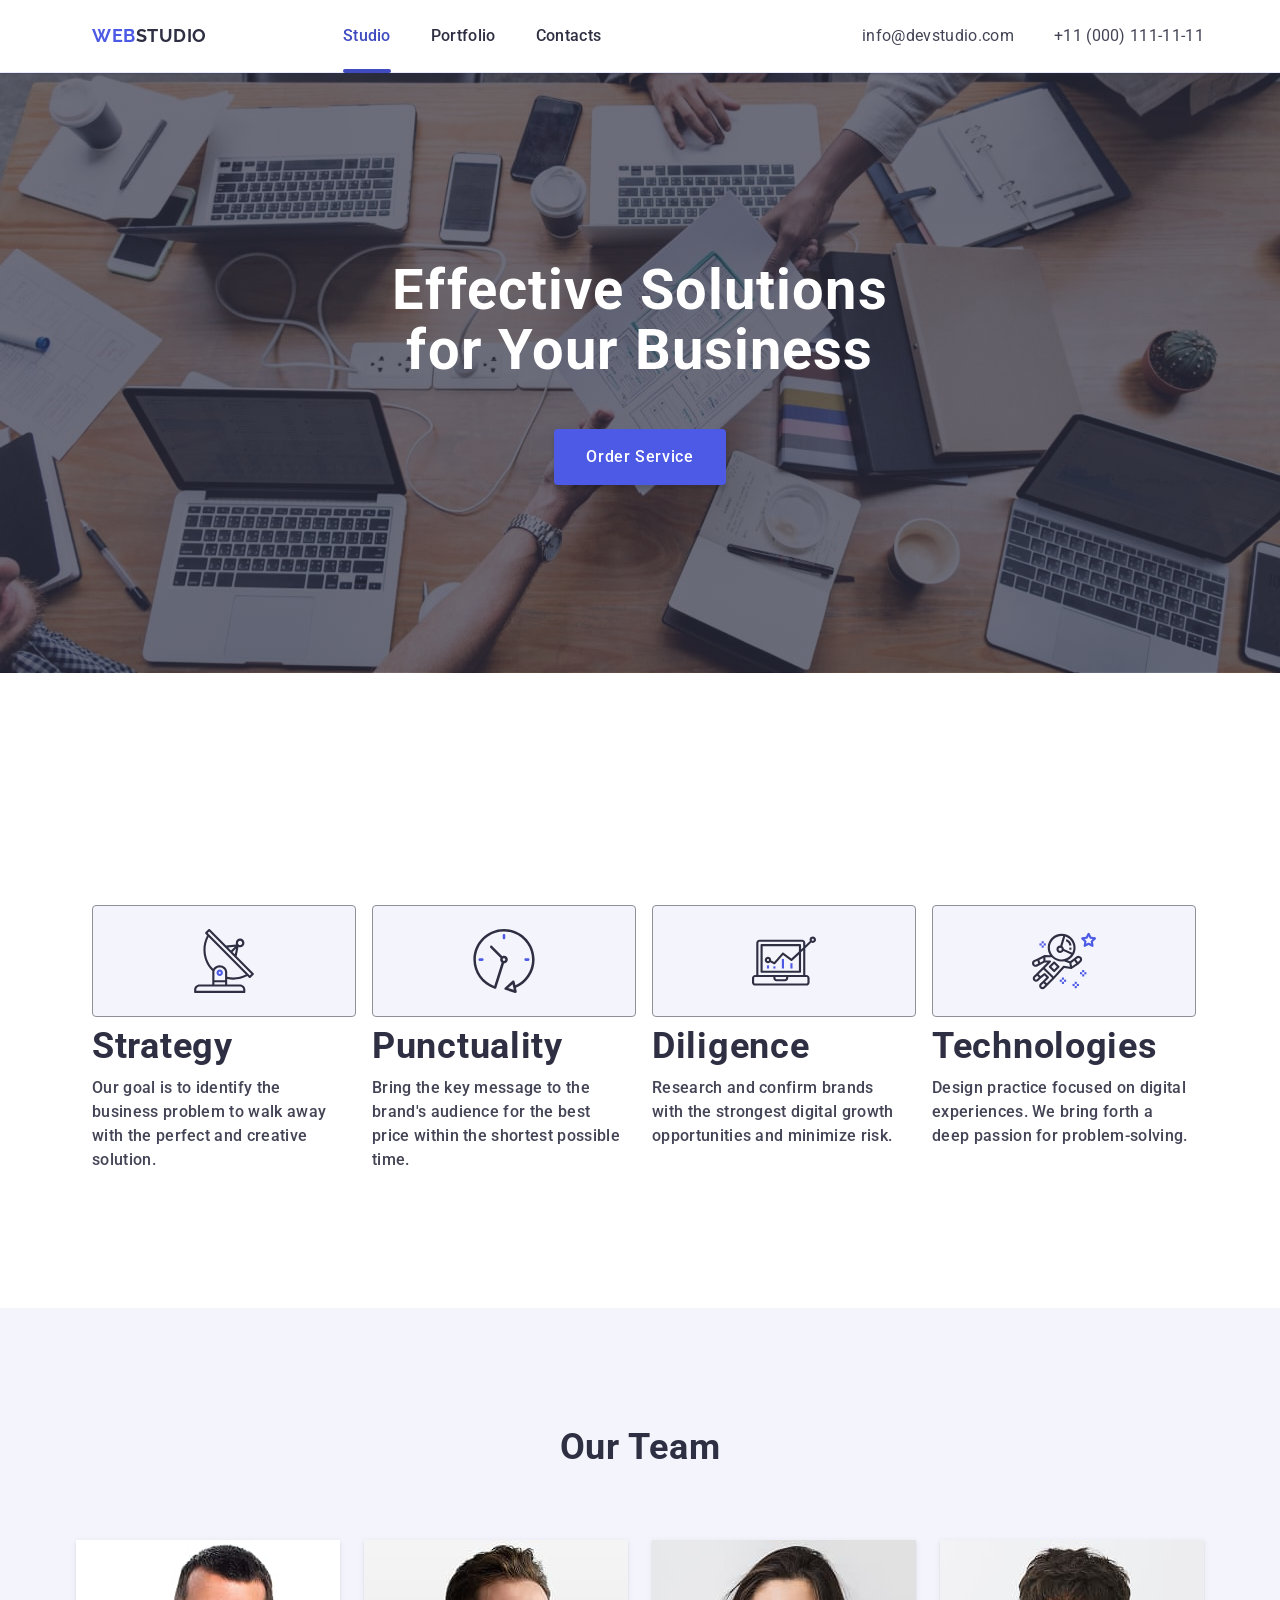
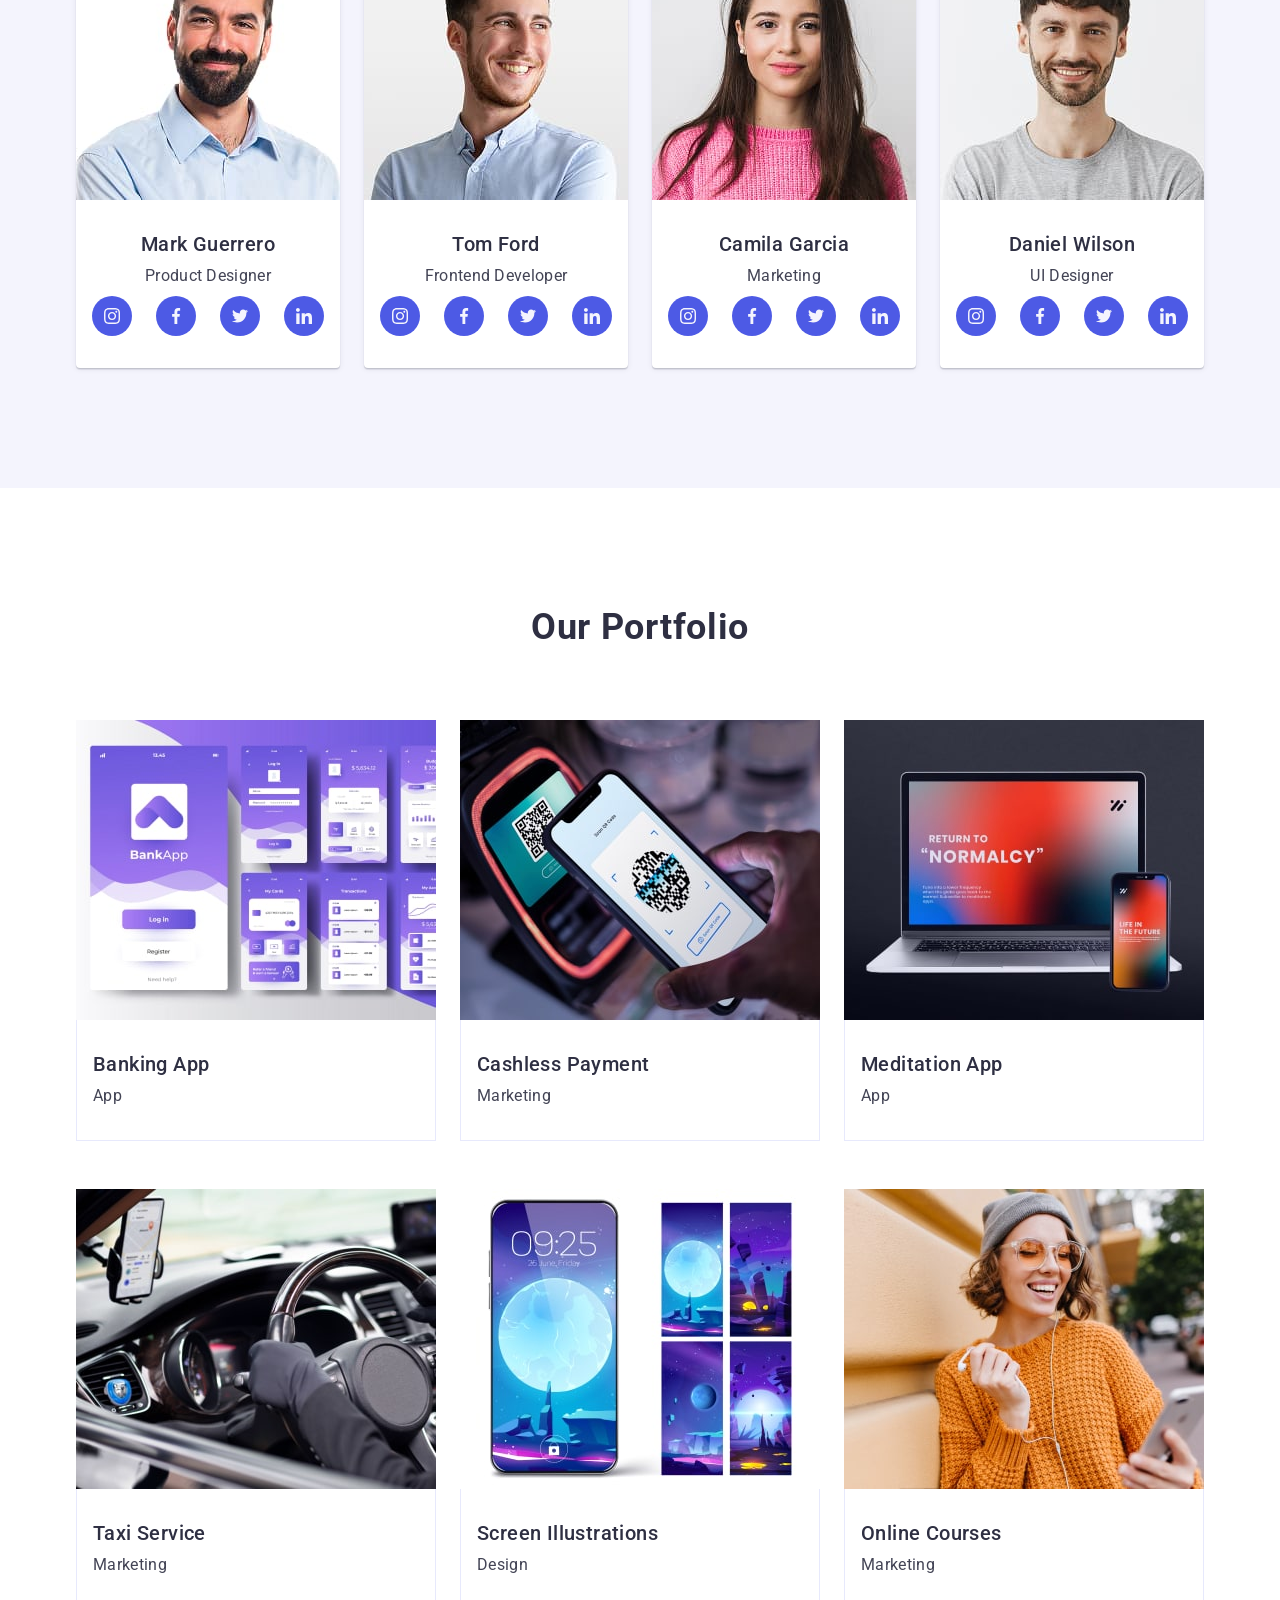
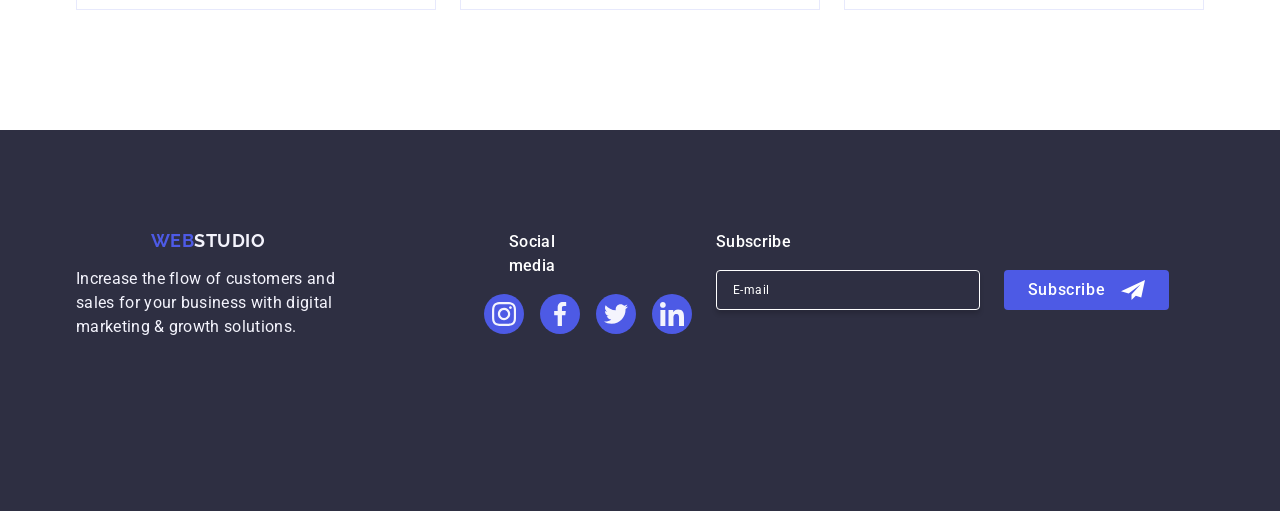
==== commit 8f2d0832: "hm6 is done" ====
--- a/index.html
+++ b/index.html
@@ -30,11 +30,19 @@
             </nav>
             <address class="address">
                 <ul class="contacts-list">
-                    <li><a href="mailto:info@devstudio.com" class="contact-info">info@devstudio.com</a></li>
-                    <li><a href="tel:+110001111111" class="contact-info">+11 (000) 111-11-11</a></li>
+                    <li><a href="mailto:info@devstudio.com"
+                            class="contact-info contact-info-first">info@devstudio.com</a></li>
+                    <li><a href="tel:+110001111111" class="contact-info contact-info-second">+11 (000) 111-11-11</a>
+                    </li>
                 </ul>
             </address>
+            <button class="burger-menu-btn">
+                <svg class="burger-icon-svg" width="24" height="24">
+                    <use href="./images/icons.svg#burger-menu"></use>
+                </svg>
+            </button>
         </div>
+
     </header>
 
 
@@ -445,7 +453,7 @@
     </footer>
 
 
-    <div class="backdrop is-open" data-modal>
+    <div class="backdrop is-open hidden" data-modal>
         <div class="modal">
             <button type="button" class="modal-button" data-modal-close>
                 <svg class="modal-icon-close" width="8" height="8">
--- a/css/style.css
+++ b/css/style.css
@@ -1,36 +1,14 @@
-*,
-*::before,
-*::after {
-    box-sizing: border-box;
+.hidden {
+    display: none;
 }
 
 body {
     font-family: 'Roboto', sans-serif;
-    font-weight: 400;
-    font-size: 16px;
-    line-height: 1.5;
-    background-color: #ffffff;
-    color: #434455;
-}
-
-h1 {
-    font-weight: 700;
-    color: #ffffff;
-}
-
-h2 {
-    color: #2e2f42;
-    font-weight: 700;
-    font-size: 36px;
-    line-height: 1.11;
-}
-
-h3 {
-    font-weight: 500;
-    font-size: 24px;
-    line-height: 1.5;
-
-}
+    color: #434435;
+    background-color: #fff;
+}
+
+/* reset */
 
 ul,
 ol {
@@ -39,11 +17,6 @@
     padding: 0;
 }
 
-a {
-    text-decoration: none;
-}
-
-/* Reset */
 h1,
 h2,
 h3,
@@ -54,118 +27,76 @@
     margin: 0;
 }
 
+a {
+    text-decoration: none;
+}
+
 img {
     display: block;
     max-width: 100%;
     height: auto;
 }
 
-/* Common */
+.visually-hidden {
+    position: absolute;
+    width: 1px;
+    height: 1px;
+    margin: -1px;
+    border: 0;
+    padding: 0;
+    white-space: nowrap;
+    clip-path: inset(100%);
+    clip: rect(0, 0, 0, 0);
+    overflow: hidden;
+
+}
+
+h1 {
+    font-weight: 700;
+    color: #fff;
+}
+
+h2 {
+    color: #2e2f42;
+    font-weight: 700;
+    font-size: 36px;
+    line-height: 1.11;
+}
+
+h3 {
+    font-weight: 500;
+    font-size: 24px;
+    line-height: 1.5;
+
+}
+
+/* common */
 .container {
-    max-width: 1158px;
-    padding: 0 15px;
+    max-width: 320px;
+    padding: 0 16px;
     margin: 0 auto;
 }
 
-
-
-
-/* Header */
-.page-header {
-    border-bottom: 1px solid #E7E9FC;
-    box-shadow: 0 2px 1px 0 rgba(46, 47, 66, 0.08), 0 1px 1px 0 rgba(46, 47, 66, 0.16), 0 1px 6px 0 rgba(46, 47, 66, 0.08);
-}
-
-.header-container {
-    display: flex;
-    align-items: center;
-}
-
-.header-nav {
-    display: flex;
-    align-items: center;
-}
-
+@media screen and (min-width: 768px) {
+    .container {
+        max-width: 768px;
+    }
+}
+
+@media screen and (min-width: 1158px) {
+    .container {
+        max-width: 1158px;
+        padding: 0 15px;
+    }
+}
+
+/* header */
 .nav-list {
-    display: flex;
-    align-items: center;
-    gap: 40px;
-}
-
-.contacts-list {
-    display: flex;
-    align-items: center;
-    gap: 40px;
-}
-
-.header-logo {
-    padding: 24px 0;
-    margin-right: 76px;
-}
-
-
-.menu-list {
-    color: #2e2f42;
-    font-weight: 500;
-    letter-spacing: 0.02em;
-    line-height: 1.5;
-    display: block;
-    padding: 24px 0;
-    transition: color 250ms cubic-bezier(0.4, 0, 0.2, 1);
-}
-
-.menu-list.current {
-    position: relative;
-
-}
-
-.menu-list.current::after {
-    content: '';
-    position: absolute;
-    left: 0;
-    bottom: -1px;
-    width: 100%;
-    height: 4px;
-    background-color: #404BBF;
-    border-radius: 2px;
-
-}
-
-.menu-list:hover,
-.menu-list:focus,
-.menu-list.current {
-    color: #404bbf;
+    display: none;
 }
 
 .address {
-    font-style: normal;
-    margin-left: auto;
-}
-
-.contact-info {
-    font-size: 16px;
-    line-height: 1.5;
-    letter-spacing: 0.02em;
-    color: #434455;
-    display: block;
-    padding: 24px 0;
-    transition: color 250ms cubic-bezier(0.4, 0, 0.2, 1);
-}
-
-.contact-info:hover,
-.contact-info:focus {
-    color: #404bbf;
-}
-
-
-
-/* Logo */
-.accent {
-    color: #2e2f42;
-}
-
-.studio-footer {
-    color: #f4f4fd;
+    display: none;
 }
 
 .logo {
@@ -178,9 +109,134 @@
     color: #4d5ae5;
 }
 
-
-
-/* Hero section */
+.burger-menu-btn {
+    border: none;
+    background-color: transparent;
+}
+
+.header-logo {
+    display: block;
+    padding: 16px
+}
+
+.header-container {
+    display: flex;
+    justify-content: space-between;
+}
+
+.accent {
+    color: #2e2f42;
+}
+
+.page-header {
+    border-bottom: 1px solid #E7E9FC;
+    box-shadow: 0 2px 1px 0 rgba(46, 47, 66, 0.08), 0 1px 1px 0 rgba(46, 47, 66, 0.16), 0 1px 6px 0 rgba(46, 47, 66, 0.08);
+}
+
+@media screen and (min-width: 768px) {
+    .burger-menu-btn {
+        display: none;
+    }
+
+    .nav-list {
+        display: flex;
+        align-items: center;
+        gap: 40px;
+        margin-left: 120px;
+    }
+
+
+
+    .menu-list {
+        color: #2e2f42;
+        font-weight: 500;
+        letter-spacing: 0.02em;
+        line-height: 1.5;
+        display: block;
+        padding: 24px 0;
+        transition: color 250ms cubic-bezier(0.4, 0, 0.2, 1);
+    }
+
+    .menu-list.current {
+        position: relative;
+
+    }
+
+    .menu-list.current::after {
+        content: '';
+        position: absolute;
+        left: 0;
+        bottom: -1px;
+        width: 100%;
+        height: 4px;
+        background-color: #404BBF;
+        border-radius: 2px;
+
+    }
+
+    .menu-list:hover,
+    .menu-list:focus,
+    .menu-list.current {
+        color: #404bbf;
+    }
+
+    .header-nav {
+        display: flex;
+        align-items: center;
+    }
+
+
+    .address {
+        display: inline;
+        font-style: normal;
+        margin-left: auto;
+
+    }
+
+    .contact-info {
+        font-size: 16px;
+        line-height: 1.5;
+        letter-spacing: 0.02em;
+        color: #434455;
+        display: block;
+
+        transition: color 250ms cubic-bezier(0.4, 0, 0.2, 1);
+    }
+
+    .contact-info-first {
+        padding-top: 16px;
+        margin-bottom: 12px;
+    }
+
+    .contact-info-second {
+        padding-bottom: 16px;
+    }
+
+    .contact-info:hover,
+    .contact-info:focus {
+        color: #404bbf;
+    }
+}
+
+@media screen and (min-width: 1158px) {
+    .contacts-list {
+        display: flex;
+        align-items: center;
+        gap: 40px;
+    }
+
+    .contact-info-second {
+        padding: 24px 0;
+    }
+
+    .contact-info-first {
+        padding: 24px 0;
+        margin-bottom: 0;
+
+    }
+}
+
+/* Hero */
 .hero {
     background-color: #2e2f42;
     background-image: linear-gradient(rgba(46, 47, 66, 0.7),
@@ -193,16 +249,18 @@
     margin-left: auto;
     margin-right: auto;
     padding: 188px 0 188px;
-
-}
-
+    margin-bottom: 96px;
+
+}
 
 .main-title {
-    font-size: 56px;
+    font-size: 36px;
+    font-weight: 700;
     line-height: 1.07;
     text-align: center;
     letter-spacing: 0.02em;
-    max-width: 496px;
+    font-style: normal;
+    max-width: 216px;
     margin: 0 auto;
 }
 
@@ -230,17 +288,29 @@
     background-color: #404BBF;
 }
 
-
-
-/* Features */
+@media screen and (min-width: 768px) {
+    .main-title {
+        font-size: 56px;
+        max-width: 496px;
+    }
+}
+
+@media screen and (min-width: 1158px) {}
+
+/* Feateres */
+.icon-features {
+    display: none;
+}
 
 .features-title {
-    font-weight: 500;
-    font-size: 20px;
+    font-weight: 700;
+    font-size: 36px;
     line-height: 1.2;
     letter-spacing: 0.02em;
     color: #2e2f42;
     margin-bottom: 8px;
+    text-align: center;
+
 }
 
 .features-text {
@@ -255,30 +325,67 @@
 
 .features-list {
     display: flex;
+    flex-direction: column;
     gap: 24px;
 }
 
-.features-section {
-    padding: 120px 0 120px;
-}
-
-.features-item {
-    width: calc((100% - 72px) / 4);
-}
-
-.icon-features {
-    background-color: #f4f4fd;
-    width: 264px;
-    height: 112px;
-    border: 1px solid #8E8F99;
-    border-radius: 4px;
-    display: flex;
-    align-items: center;
-    justify-content: center;
-    margin-bottom: 8px;
-}
-
-/* Team section */
+@media screen and (min-width: 768px) {
+    .features-title {
+        text-align: left;
+        max-width: 264px;
+
+    }
+
+    .features-text {
+        font-weight: 500;
+        max-width: 356px;
+
+    }
+
+    .features-list {
+        flex-direction: row;
+        flex-wrap: wrap;
+        margin: 16px;
+
+
+    }
+
+    .features-item {
+        flex: 1 1 calc(50% - 24px);
+        /* по 2 в рядок */
+    }
+
+
+}
+
+@media screen and (min-width: 1200px) {
+    .features-item {
+        flex: 1 1 calc(25% - 24px);
+        /* 4 в рядок */
+    }
+
+    .features-section {
+        padding: 120px 0 120px;
+    }
+
+    .features-item {
+        width: calc((100% - 72px) / 4);
+    }
+
+    .icon-features {
+        background-color: #f4f4fd;
+        width: 264px;
+        height: 112px;
+        border: 1px solid #8E8F99;
+        border-radius: 4px;
+        display: flex;
+        align-items: center;
+        justify-content: center;
+        margin-bottom: 8px;
+    }
+}
+
+/* Team */
 .team-section {
     background-color: #f4f4fd;
     padding: 120px 0 120px 0;
@@ -296,7 +403,10 @@
 
 .team-list {
     display: flex;
-    gap: 24px;
+    flex-direction: column;
+    justify-content: center;
+    align-items: center;
+    gap: 72px;
 
 }
 
@@ -364,7 +474,23 @@
     background-color: #404bbf;
 }
 
-/* Portfolio */
+@media screen and (min-width: 768px) {
+    .team-list {
+        display: flex;
+        flex-direction: row;
+        flex-wrap: wrap;
+        justify-content: center;
+        align-items: center;
+        column-gap: 24px;
+        row-gap: 64px;
+
+    }
+
+}
+
+@media screen and (min-width: 1158px) {}
+
+
 .portfolio {
     padding: 120px 0px 120px 0;
 }
@@ -450,6 +576,25 @@
 .portfolio-items:hover .overlay {
     transform: translateY(0%);
 
+}
+
+@media screen and (min-width: 768px) {
+
+    .portfolio-list>* {
+
+        flex: 1 1 calc((100% - 24px) / 2);
+        justify-content: center;
+        align-items: center;
+        row-gap: 72px;
+        column-gap: 24px;
+    }
+
+}
+
+@media screen and (min-width: 1158px) {
+    .portfolio-list>* {
+        flex: 1 1 calc((100% - 48px) / 3);
+    }
 }
 
 /* Footer */
@@ -471,7 +616,7 @@
 }
 
 .first-footer-container {
-    margin-right: 120px;
+    text-align: center;
     align-items: baseline;
 }
 
@@ -485,7 +630,9 @@
     letter-spacing: 0.02em;
     line-height: 1.5;
     color: #f4f4fd;
-    width: 264px;
+    text-align: left;
+    width: 288px;
+    margin-bottom: 72px;
 }
 
 
@@ -504,7 +651,6 @@
 }
 
 .footer-p {
-    width: 96px;
     color: #fff;
     font-size: 16px;
     font-style: normal;
@@ -512,16 +658,15 @@
     line-height: 24px;
     letter-spacing: 0.32px;
     margin-bottom: 16px;
-}
-
-.second-footer-container {
-    display: flex;
-    align-items: baseline;
-}
+    text-align: center;
+}
+
 
 .social-item {
     display: flex;
     gap: 16px;
+    justify-content: center;
+    margin-bottom: 72px;
 }
 
 .social-li {
@@ -556,15 +701,12 @@
     line-height: 1.5;
     letter-spacing: 0.02em;
     color: #fff;
-}
-
-.form-subscribe {
-    display: flex;
-    gap: 24px;
-}
+    text-align: center;
+}
+
 
 .input-subscribe {
-    width: 264px;
+    width: 288px;
     height: 40px;
     border: 1px solid #fff;
     background-color: transparent;
@@ -575,9 +717,6 @@
     box-shadow: 0px 4px 4px rgba(0, 0, 0, 0.15);
     border-radius: 4px;
     color: #fff;
-
-
-
 }
 
 input::placeholder {
@@ -601,6 +740,8 @@
     background-color: #4D5AE5;
     border: none;
     border-radius: 4px;
+    margin-left: auto;
+    margin-right: auto;
 }
 
 .svg-sb {
@@ -608,252 +749,108 @@
     margin-left: 16px;
 }
 
-.subscribe-container {
-    margin-left: 80px;
-}
+
 
 .form-label_subscribe {
     display: flex;
-}
-
-/* Backdrop */
-.backdrop {
-    position: fixed;
-    top: 0;
-    left: 0;
-
-    width: 100%;
-    height: 100%;
-
-    background-color: rgba(46, 47, 66, 0.40);
-
-    opacity: 0;
-    visibility: hidden;
-    pointer-events: none;
-
-    transition: opacity 250ms cubic-bezier(0.4, 0, 0.2, 1),
-        visibility 250ms cubic-bezier(0.4, 0, 0.2, 1);
-}
-
-.backdrop.is-open {
-    opacity: 1;
-    visibility: visible;
-    pointer-events: auto;
-}
-
-.modal {
-    position: absolute;
-    top: 50%;
-    left: 50%;
-
-    width: 408px;
-    min-height: 584px;
-    border-radius: 4px;
-
-    transform: translate(-50%, -50%);
-    background-color: #fcfcfc;
-    box-shadow: 0 2px 1px 0 rgba(0, 0, 0, 0.20),
-        0 1px 3px 0 rgba(0, 0, 0, 0.12),
-        0 1px 1px 0 rgba(0, 0, 0, 0.14);
-    transition: transform 250ms cubic-bezier(0.4, 0, 0.2, 1);
-    padding: 72px 24px 24px 24px;
-}
-
-.backdrop:not(.is-open) .modal {
-    transform: translate(-50%, -100%);
-}
-
-.modal-button {
-    position: absolute;
-    top: 24px;
-    right: 24px;
-    padding: 8px 8px;
-    width: 24px;
-    height: 24px;
-    border-radius: 50%;
-    border: 1px solid rgba(0, 0, 0, 0.1);
-    display: flex;
-    align-items: center;
-    justify-content: center;
-    background-color: #e7e9fc;
-    padding: 0;
-    cursor: pointer;
-    transition: background-color 250ms cubic-bezier(0.4, 0, 0.2, 1),
-        border 250ms cubic-bezier(0.4, 0, 0.2, 1);
-
-}
-
-.modal-icon-close {
-    display: block;
-    transition: fill 250ms cubic-bezier(0.4, 0, 0.2, 1);
-}
-
-.modal-text {
-    color: #2E2F42;
-    text-align: center;
-    font-family: Roboto;
-    font-size: 16px;
-    font-style: normal;
-    font-weight: 500;
-    line-height: 24px;
-    letter-spacing: 0.32px;
     margin-bottom: 16px;
 }
 
-.modal-button:hover,
-.modal-button:focus {
-    border: none;
-    background-color: #404bbf;
-    fill: #fff;
-}
-
-.form-input {
-    display: block;
-    width: 100%;
-    height: 40px;
-    border-radius: 4px;
-    border: 1px solid rgba(46, 47, 66, 0.40);
-    padding-left: 38px;
-    margin-top: 4px;
-    background-color: transparent;
-    outline: transparent;
-    transition: border-color 250ms cubic-bezier(0.4, 0, 0.2, 1);
-
-}
-
-.form-input:focus {
-    border: 1px solid #4D5AE5;
-}
-
-.form-input:focus+.input-icon {
-    fill: #4D5AE5;
-}
-
-.field-container {
-    position: relative;
-    /* margin-bottom: 8px; */
-}
-
-.input-icon {
-    position: absolute;
-    top: 50%;
-    left: 16px;
-    transform: translateY(-50%);
-    transition: fill 250ms cubic-bezier(0.4, 0, 0.2, 1);
-
-}
-
-.textarea {
-    width: 100%;
-    height: 120px;
-    font-size: 12px;
-    line-height: 1.17;
-    letter-spacing: 0.04em;
-    color: rgba(46, 47, 66, 0.4);
-    border: 1px solid rgba(46, 47, 66, 0.4);
-    border-radius: 4px;
-    background-color: transparent;
-    padding: 8px 16px;
-    outline: transparent;
-    resize: none;
-    transition: border-color 250ms cubic-bezier(0.4, 0, 0.2, 1);
-
-}
-
-textarea:focus {
-    border-color: #4D5AE5;
-}
-
-.modal-form-box {
-    margin-bottom: 8px;
-}
-
-.modal-form-box-comment {
-    margin-bottom: 16px;
-}
-
-.modal-form-agreement-chackbox {
-    display: inline-flex;
-    width: 16px;
-    height: 16px;
-    border-radius: 2px;
-    border: 1px solid rgba(46, 47, 66, 0.4);
-    margin-right: 8px;
-    align-items: center;
-    justify-content: center;
-    transition: background-color 250ms cubic-bezier(0.4, 0, 0.2, 1),
-        border 250ms cubic-bezier(0.4, 0, 0.2, 1),
-        fill 250ms cubic-bezier(0.4, 0, 0.2, 1);
-    fill: transparent;
-}
-
-.model-form-agreement-field {
-    font-size: 12px;
-    line-height: 1.17;
-    letter-spacing: 0.04em;
-    color: #8e8f99;
-    z-index: 5;
-
-}
-
-.checkbox {
-    font-size: 12px;
-    line-height: 1.17;
-    letter-spacing: 0.04em;
-    color: #8e8f99;
-}
-
-.checkbox:checked+.model-form-agreement-field>.modal-form-agreement-chackbox {
-    border: none;
-    background-color: #404bbf;
-    fill: #F4F4FD;
-
-}
-
-
-.modal-btn {
-    display: block;
-    background-color: #4D5AE5;
-    color: #fff;
-    min-width: 169px;
-    height: 56px;
-    font-weight: 500;
-    line-height: 24px;
-    letter-spacing: 0.64px;
-    border-radius: 4px;
-    box-shadow: 0 2px 1px 0 rgba(0, 0, 0, 0.20),
-        0 1px 3px 0 rgba(0, 0, 0, 0.12),
-        0 1px 1px 0 rgba(0, 0, 0, 0.14);
-    border: none;
-    margin-left: auto;
-    margin-right: auto;
-    margin-top: 24px;
-    margin-bottom: 24px;
-    cursor: pointer;
-    transition: background-color 250ms cubic-bezier(0.4, 0, 0.2, 1);
-
-
-}
-
-.modal-form-agreement-icon {
-    transition: fill 250ms cubic-bezier(0.4, 0, 0.2, 1);
-
-
-}
-
-.form-label {
-    font-size: 12px;
-    line-height: 1.17;
-    letter-spacing: 0.04em;
-    color: #8e8f99;
-    display: block;
-    margin-bottom: 4px;
-}
-
-.modal-form-agreement {
-    margin-bottom: 24px;
-}
-
-.modal-form-agreement-link {
-    color: #4d5ae5;
+@media screen and (min-width: 768px) {
+    .second-footer-container {
+        display: flex;
+        flex-wrap: wrap;
+        align-items: baseline;
+    }
+
+    .form-subscribe {
+        display: flex;
+        gap: 24px;
+    }
+
+
+    .first-footer-container {
+        margin-right: 120px;
+        align-items: baseline;
+    }
+
+    .footer-text {
+        letter-spacing: 0.02em;
+        line-height: 1.5;
+        color: #f4f4fd;
+        width: 264px;
+    }
+
+    .footer-p {
+        width: 96px;
+        color: #fff;
+        font-size: 16px;
+        font-style: normal;
+        font-weight: 500;
+        line-height: 24px;
+        letter-spacing: 0.32px;
+        margin-bottom: 16px;
+    }
+
+    .social-item {
+        display: flex;
+        gap: 16px;
+    }
+
+    /* Subscribe */
+
+    .paragraf-subscribe {
+        margin-bottom: 16px;
+        font-weight: 500;
+        font-size: 16px;
+        line-height: 1.5;
+        letter-spacing: 0.02em;
+        color: #fff;
+        text-align: left;
+    }
+
+    .input-subscribe {
+        width: 264px;
+        height: 40px;
+        border: 1px solid #fff;
+        background-color: transparent;
+        font-size: 12px;
+        line-height: 2;
+        letter-spacing: 0.04em;
+        padding-left: 16px;
+        box-shadow: 0px 4px 4px rgba(0, 0, 0, 0.15);
+        border-radius: 4px;
+        color: #fff;
+    }
+
+    .btn-subscribe {
+        min-width: 165px;
+        height: 40px;
+        display: flex;
+        justify-content: center;
+        align-items: center;
+        font-family: "Roboto",
+            sans-serif;
+        font-size: 16px;
+        font-weight: 500;
+        line-height: 1.5;
+        letter-spacing: 0.04em;
+        color: #fff;
+        cursor: pointer;
+        background-color: #4D5AE5;
+        border: none;
+        border-radius: 4px;
+    }
+
+    .form-label_subscribe {
+        display: flex;
+
+    }
+
+}
+
+@media screen and (min-width: 1158px) {
+    .second-footer-container {
+        gap: 24px;
+    }
 }
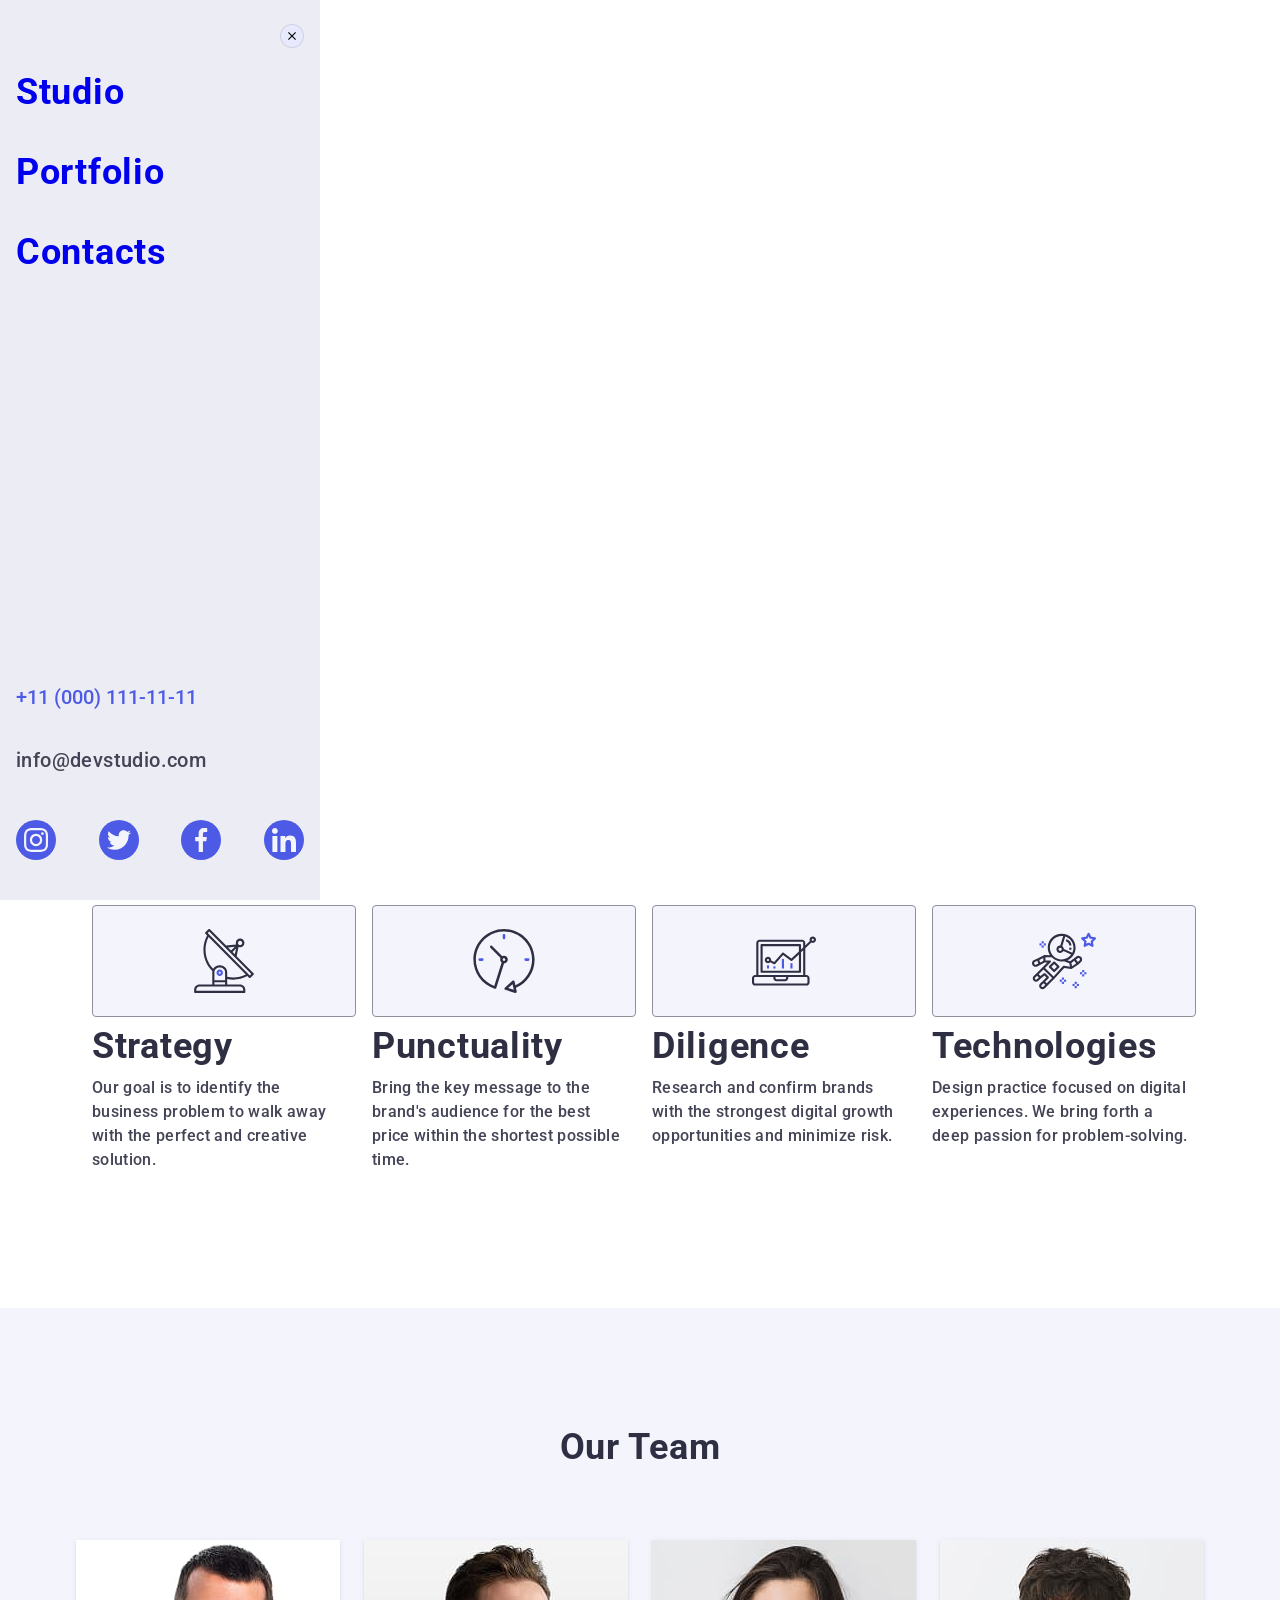
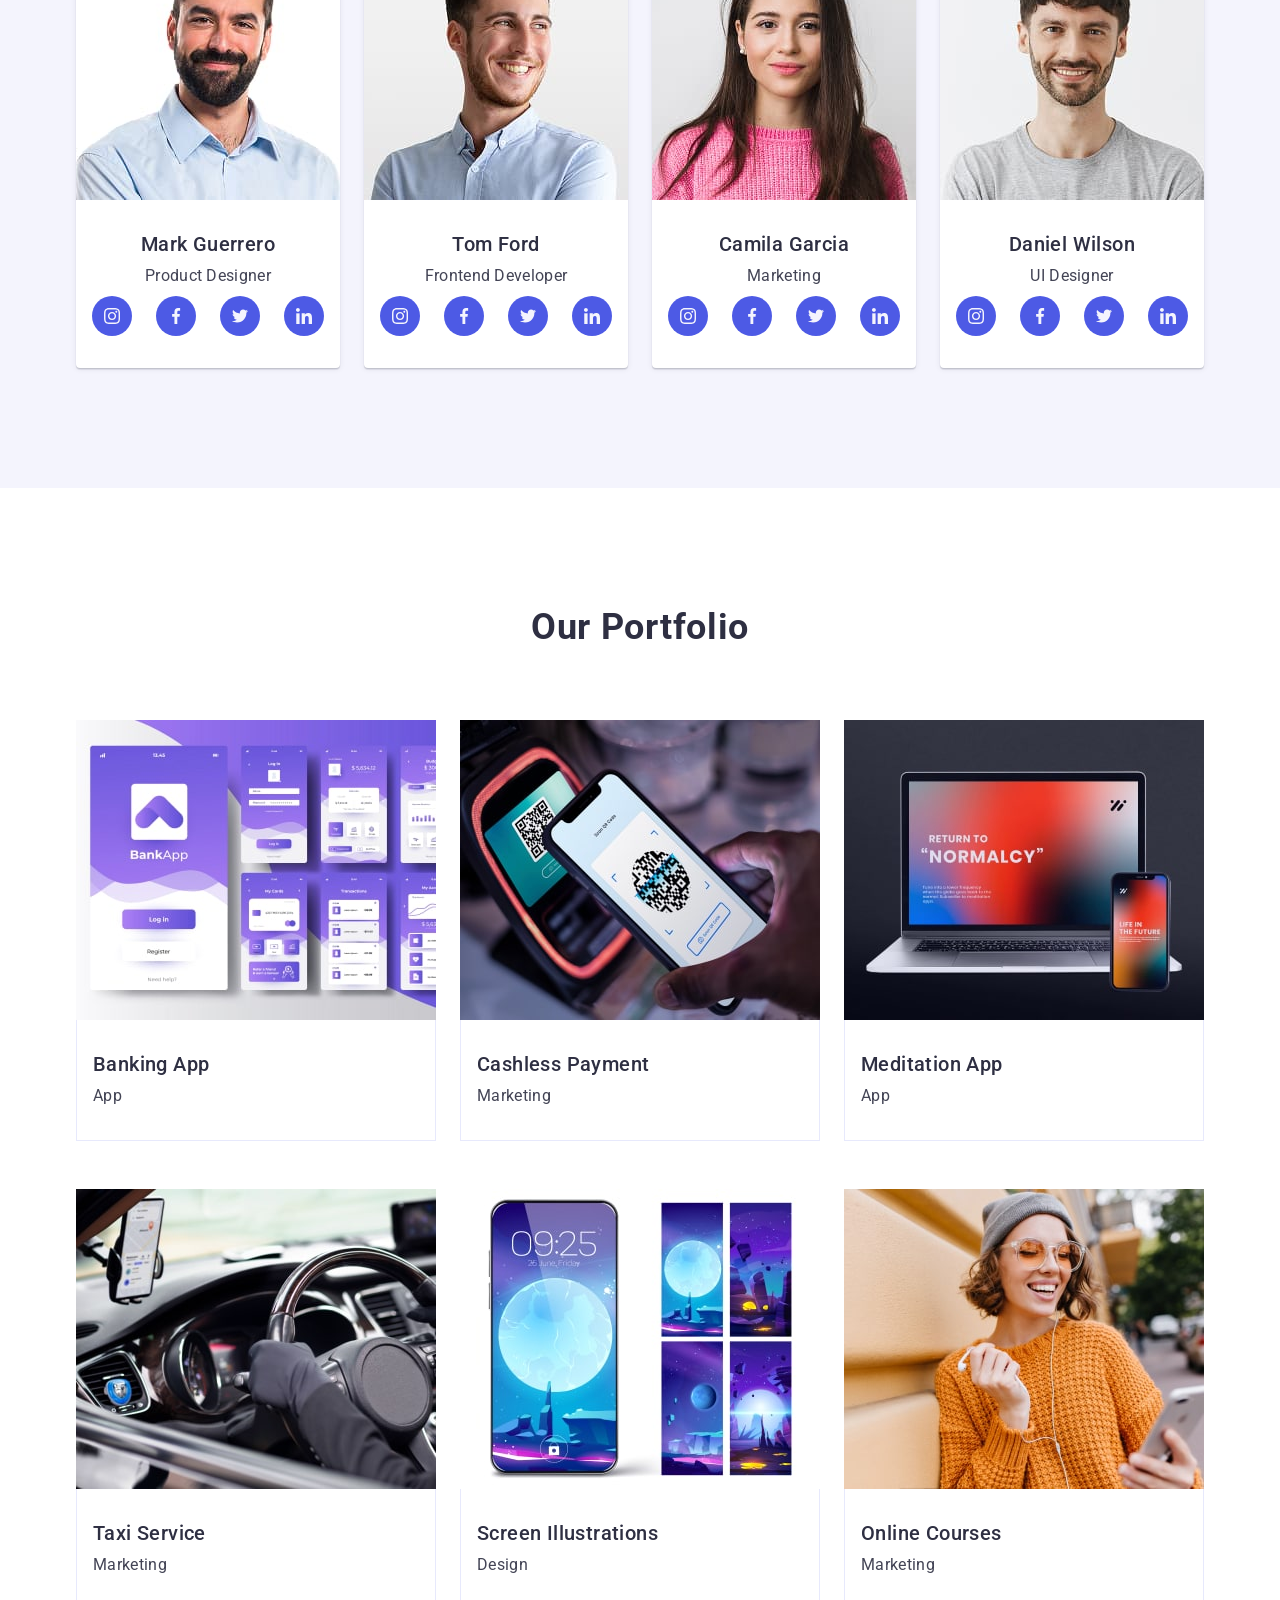
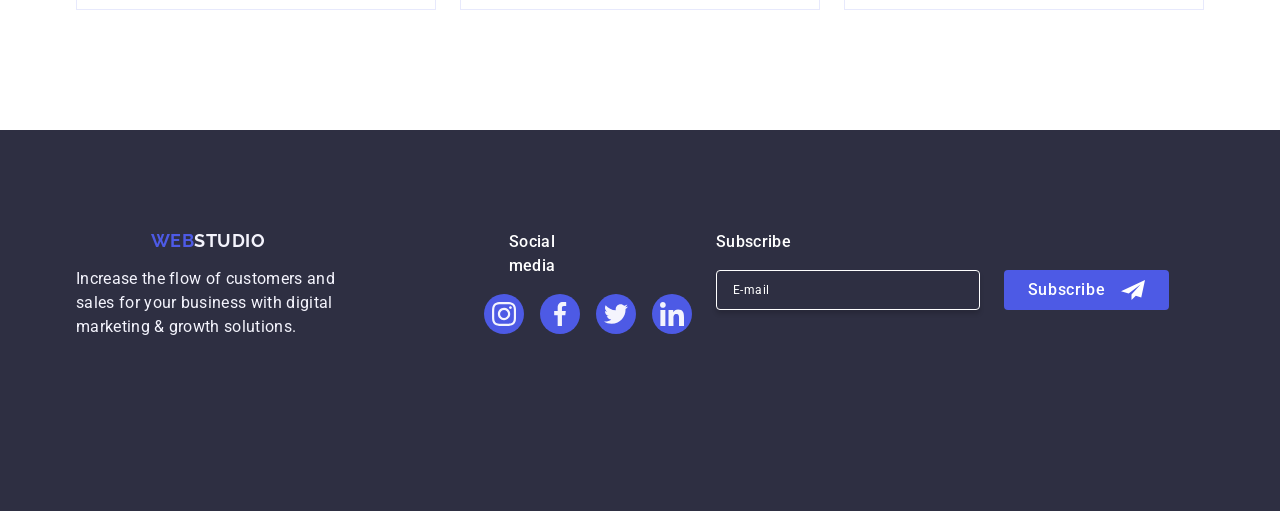
==== commit 5d5d7001: "added menu" ====
--- a/index.html
+++ b/index.html
@@ -36,7 +36,7 @@
                     </li>
                 </ul>
             </address>
-            <button class="burger-menu-btn">
+            <button class="burger-menu-btn" data-menu-open>
                 <svg class="burger-icon-svg" width="24" height="24">
                     <use href="./images/icons.svg#burger-menu"></use>
                 </svg>
@@ -47,6 +47,58 @@
 
 
     <main>
+        <!-- Menu -->
+        <div class="mob-menu" data-menu>
+            <div class="mob-container">
+                <div>
+                    <button type="button" data-menu-close class="menu-close">
+                        <svg class="modal-close-icon" width="8" height="8">
+                            <use href="./images/icons.svg#icon-close"></use>
+                        </svg>
+                    </button>
+                    <ul class="mob-menu-list list">
+                        <li class="mob-menu-item"><a href="./index.html" class="mob-menu-link link">Studio</a>
+                        </li>
+                        <li class="mob-menu-item"><a href="#" class="mob-menu-link link">Portfolio</a>
+                        </li>
+                        <li class="mob-menu-item mob-menu-color"><a href="#" class="mob-menu-link link">Contacts</a>
+                        </li>
+                    </ul>
+                </div>
+                <div>
+                    <ul>
+                        <!-- <a href="./contacts.html">google</a> -->
+                        <li class="mob-menu-tel"><a href="#" class="mob-menu-link link"></a>+11 (000) 111-11-11</li>
+                        <li class="mob-menu-email"><a href="#" class="mob-menu-link link"></a>info@devstudio.com</li>
+
+                    </ul>
+                    <ul class="mob-soc-list">
+                        <li class="mob-soc-item"><a href="" class="mob-soc-link">
+                                <svg class="mob-soc-icon" width="24px" height="24px">
+                                    <use href="./images/icons.svg#icon-instagram"></use>
+                                </svg>
+                            </a></li>
+                        <li class="mob-soc-item"><a href="" class="mob-soc-link">
+                                <svg class="mob-soc-icon" width="24px" height="24px">
+                                    <use href="./images/icons.svg#icon-twitter"></use>
+                                </svg>
+                            </a></li>
+                        <li class="mob-soc-item"><a href="" class="mob-soc-link">
+                                <svg class="mob-soc-icon" width="24px" height="24px">
+                                    <use href="./images/icons.svg#icon-facebook"></use>
+                                </svg>
+                            </a></li>
+                        <li class="mob-soc-item"><a href="" class="mob-soc-link">
+                                <svg class="mob-soc-icon" width="24px" height="24px">
+                                    <use href="./images/icons.svg#icon-linkedin"></use>
+                                </svg>
+                            </a></li>
+                    </ul>
+                </div>
+
+            </div>
+
+        </div>
         <!-- Hero -->
 
         <section class="hero">
@@ -514,7 +566,9 @@
         </div>
     </div>
 
+
     <script src="./js/modal.js"></script>
+    <script src="./js/menu.js"></script>
 </body>
 
 </html>
--- a/css/style.css
+++ b/css/style.css
@@ -853,4 +853,129 @@
     .second-footer-container {
         gap: 24px;
     }
+}
+
+
+/* menu */
+ul,
+li {
+    list-style-type: none;
+}
+
+.mob-menu>.mob-container {
+    height: 100%;
+    display: flex;
+    flex-direction: column;
+    justify-content: space-between;
+    overflow: auto;
+}
+
+.mob-container {
+    padding: 24px 16px 40px 16px;
+    max-width: 320px;
+    background-color: #ecedf4;
+}
+
+.mob-menu {
+    position: fixed;
+    top: 0;
+    width: 100%;
+    height: 100%;
+    background-color: #ffffff;
+    z-index: 1;
+
+}
+
+.menu-close {
+    display: block;
+    margin-left: auto;
+    margin-bottom: 16px;
+}
+
+
+.mob-menu-item {
+    margin-bottom: 40px;
+    font-weight: 700;
+    font-size: 36px;
+    line-height: calc(40/36);
+    letter-spacing: 0.02em;
+    color: #2E2F42;
+}
+
+
+.mob-menu-tel {
+    font-weight: 500;
+    font-size: 20px;
+    line-height: calc(40/36);
+    color: #4D5AE5;
+    margin-bottom: 40px;
+}
+
+.mob-menu-email {
+    font-weight: 500;
+    font-size: 20px;
+    line-height: calc(24/20);
+    letter-spacing: 0.02em;
+    color: #434455;
+    margin-bottom: 48px;
+}
+
+
+.mob-soc-list {
+    display: flex;
+    justify-content: space-between;
+    gap: 40px;
+
+}
+
+.mob-soc-icon {
+    fill: #F4F4FD;
+}
+
+.mob-soc-link {
+    display: flex;
+    justify-content: center;
+    align-items: center;
+    background: #4D5AE5;
+    width: 40px;
+    height: 40px;
+    border-radius: 50%;
+}
+
+.menu-close {
+    width: 24px;
+    height: 24px;
+    border-radius: 50%;
+    background: #E7E9FC;
+    border: 1px solid rgba(0, 0, 0, 0.1);
+    display: flex;
+    align-items: center;
+    justify-content: center;
+    margin-left: auto;
+    margin-bottom: 24px;
+    transition-duration: 250ms;
+    transition-timing-function: cubic-bezier(0.4, 0, 0.2, 1);
+
+}
+
+.menu-close:is(:hover, :focus) {
+    border: #404BBF;
+    background-color: #404BBF;
+    fill: #ffffff
+}
+
+.mob-menu-color {
+    color: #404BBF;
+}
+
+.is-hidden {
+    opacity: 0;
+    visibility: hidden;
+    pointer-events: none;
+}
+
+html.on-scroll,
+body.on-scroll {
+    overflow: hidden;
+    height: 100%;
 }
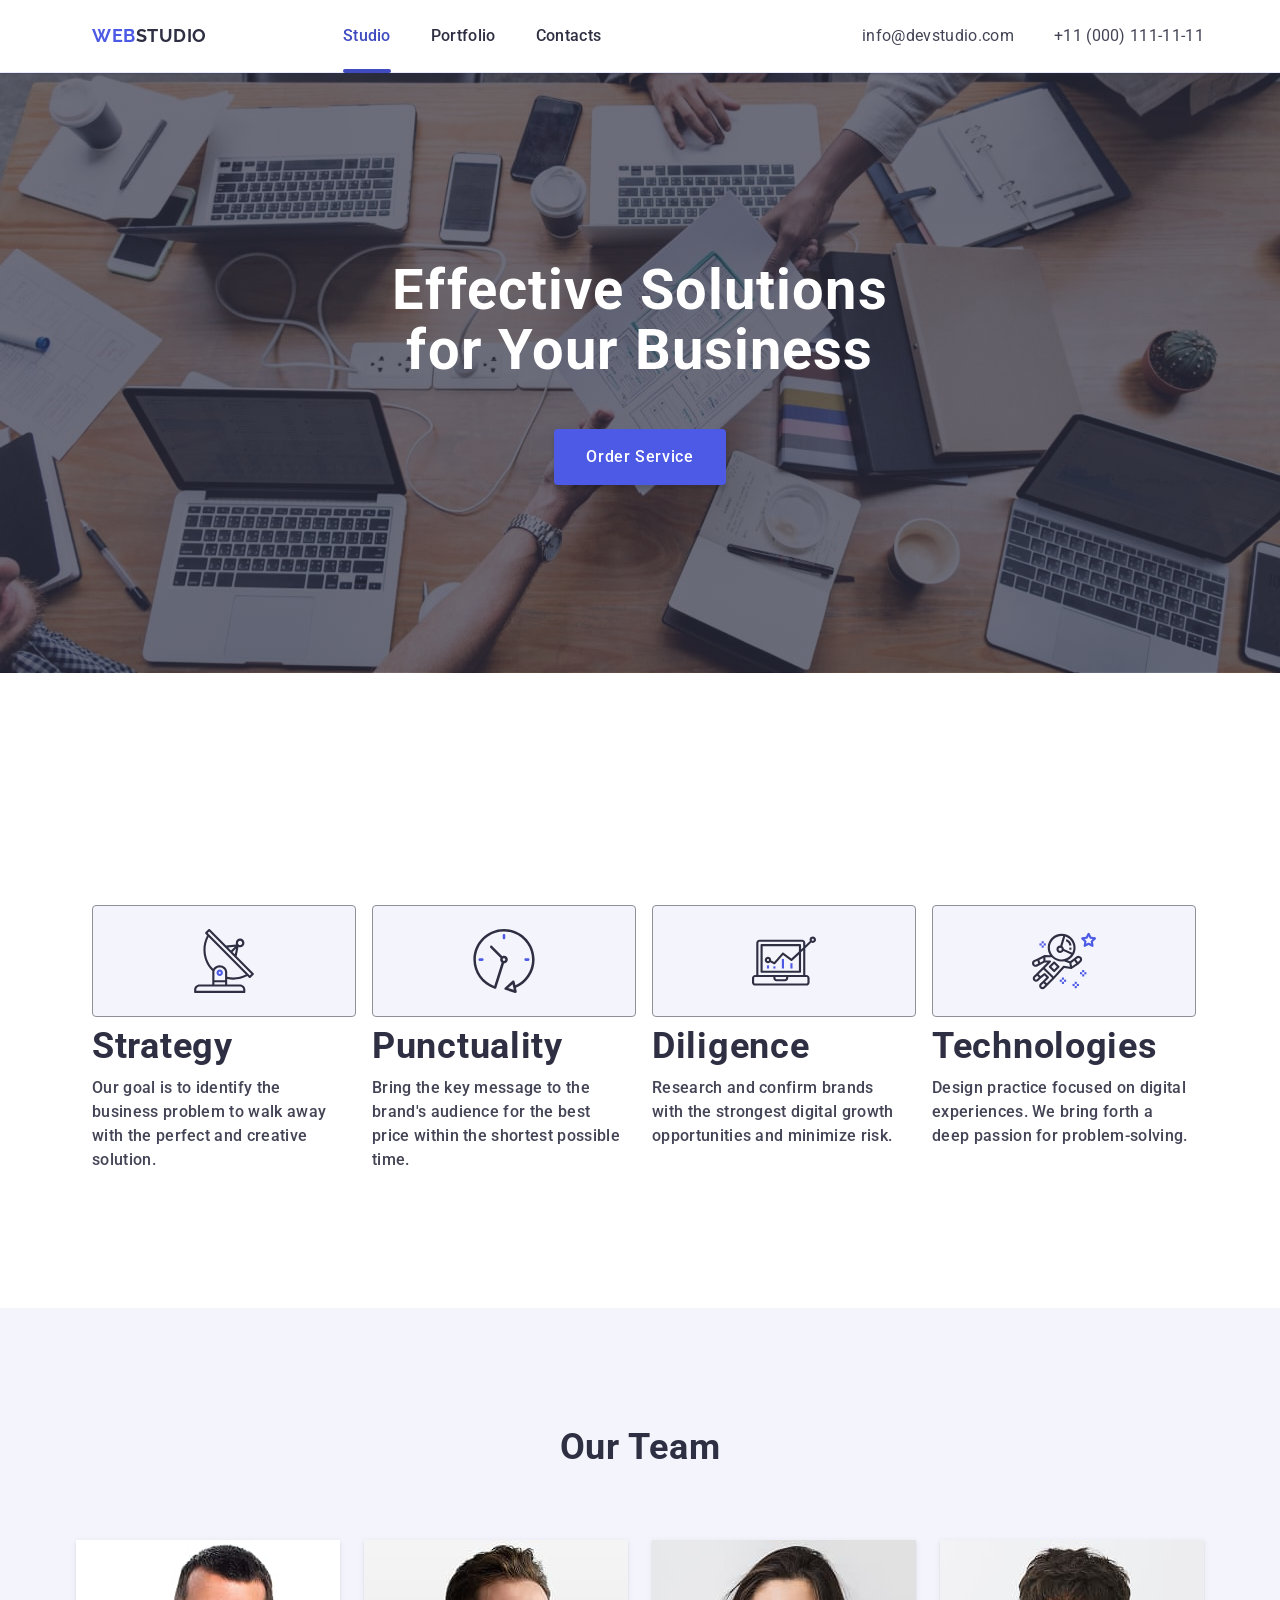
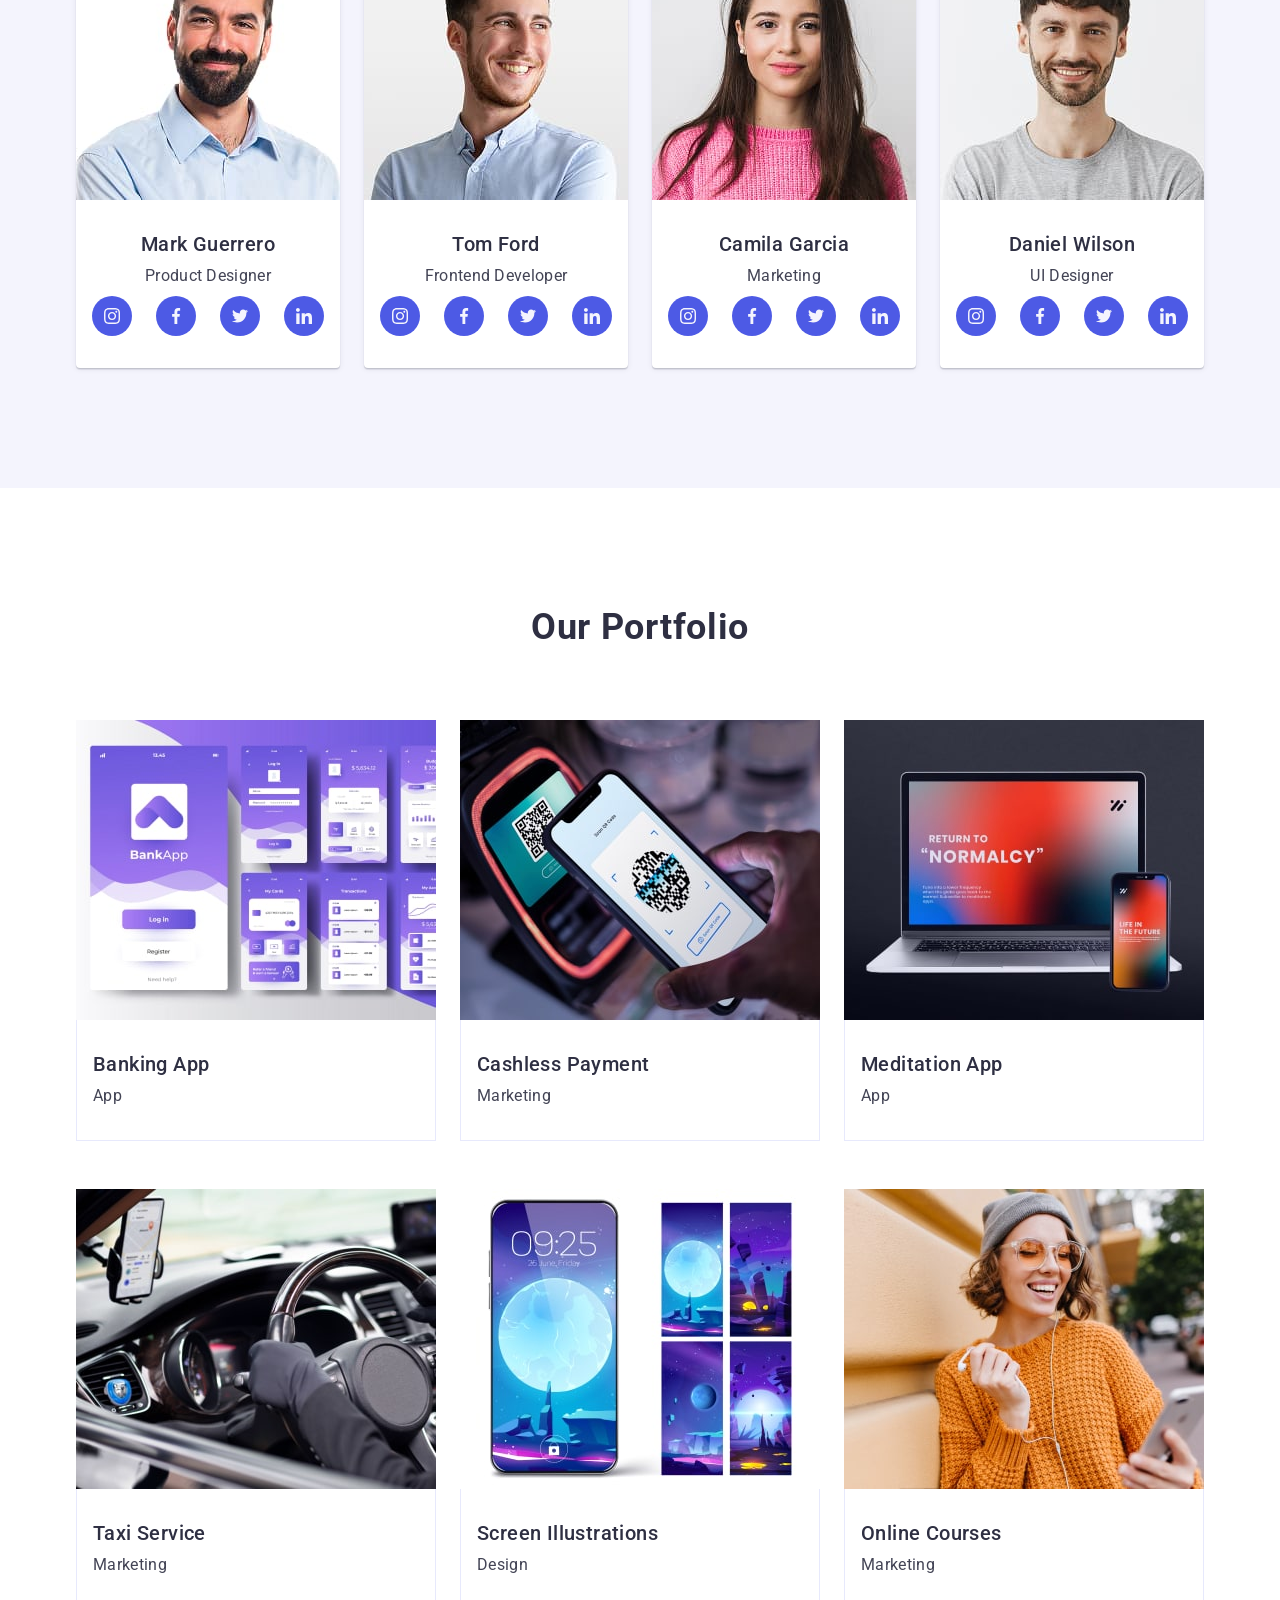
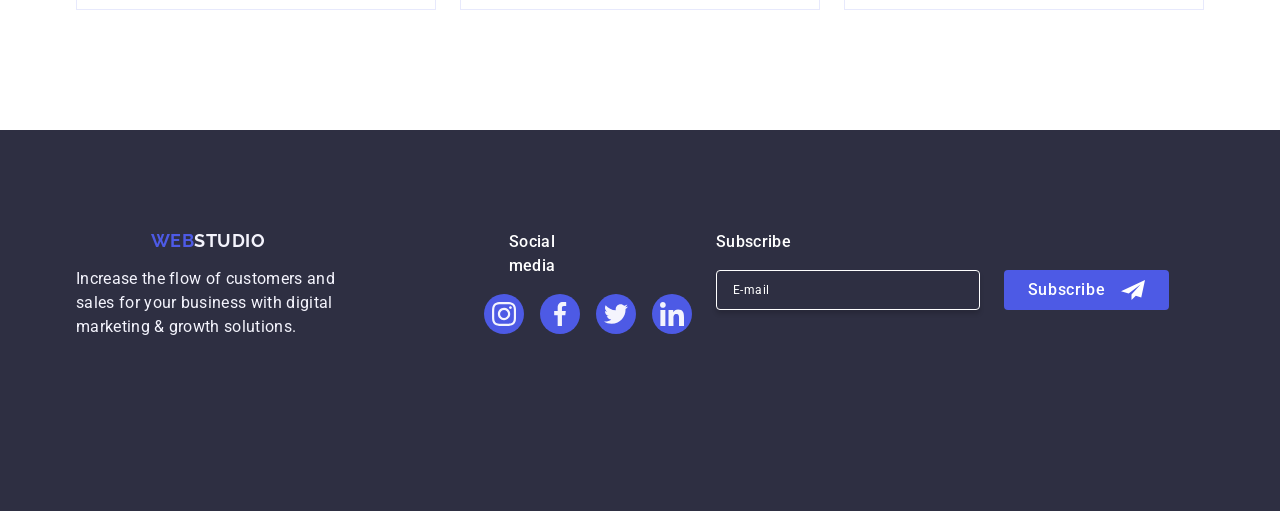
==== commit 866346db: "update1" ====
--- a/index.html
+++ b/index.html
@@ -48,7 +48,7 @@
 
     <main>
         <!-- Menu -->
-        <div class="mob-menu" data-menu>
+        <div class="mob-menu hidden" data-menu>
             <div class="mob-container">
                 <div>
                     <button type="button" data-menu-close class="menu-close">
@@ -505,7 +505,7 @@
     </footer>
 
 
-    <div class="backdrop is-open hidden" data-modal>
+    <div class="backdrop" data-modal>
         <div class="modal">
             <button type="button" class="modal-button" data-modal-close>
                 <svg class="modal-icon-close" width="8" height="8">
--- a/css/style.css
+++ b/css/style.css
@@ -968,14 +968,255 @@
     color: #404BBF;
 }
 
-.is-hidden {
+.is-open {
     opacity: 0;
     visibility: hidden;
     pointer-events: none;
 }
 
-html.on-scroll,
-body.on-scroll {
+.on-scroll {
     overflow: hidden;
+    height: 100vh;
+}
+
+
+/* Backdrop */
+.backdrop {
+    position: fixed;
+    top: 0;
+    left: 0;
+
+    width: 100%;
     height: 100%;
+
+    background-color: rgba(46, 47, 66, 0.40);
+
+    opacity: 0;
+    visibility: hidden;
+    pointer-events: none;
+
+    transition: opacity 250ms cubic-bezier(0.4, 0, 0.2, 1),
+        visibility 250ms cubic-bezier(0.4, 0, 0.2, 1);
+}
+
+.backdrop.is-open {
+    opacity: 1;
+    visibility: visible;
+    pointer-events: auto;
+}
+
+.modal {
+    position: absolute;
+    top: 50%;
+    left: 50%;
+
+    width: 408px;
+    min-height: 584px;
+    border-radius: 4px;
+
+    transform: translate(-50%, -50%);
+    background-color: #fcfcfc;
+    box-shadow: 0 2px 1px 0 rgba(0, 0, 0, 0.20),
+        0 1px 3px 0 rgba(0, 0, 0, 0.12),
+        0 1px 1px 0 rgba(0, 0, 0, 0.14);
+    transition: transform 250ms cubic-bezier(0.4, 0, 0.2, 1);
+    padding: 72px 24px 24px 24px;
+}
+
+.backdrop:not(.is-open) .modal {
+    transform: translate(-50%, -100%);
+}
+
+.modal-button {
+    position: absolute;
+    top: 24px;
+    right: 24px;
+    padding: 8px 8px;
+    width: 24px;
+    height: 24px;
+    border-radius: 50%;
+    border: 1px solid rgba(0, 0, 0, 0.1);
+    display: flex;
+    align-items: center;
+    justify-content: center;
+    background-color: #e7e9fc;
+    padding: 0;
+    cursor: pointer;
+    transition: background-color 250ms cubic-bezier(0.4, 0, 0.2, 1),
+        border 250ms cubic-bezier(0.4, 0, 0.2, 1);
+
+}
+
+.modal-icon-close {
+    display: block;
+    transition: fill 250ms cubic-bezier(0.4, 0, 0.2, 1);
+}
+
+.modal-text {
+    color: #2E2F42;
+    text-align: center;
+    font-family: Roboto;
+    font-size: 16px;
+    font-style: normal;
+    font-weight: 500;
+    line-height: 24px;
+    letter-spacing: 0.32px;
+    margin-bottom: 16px;
+}
+
+.modal-button:hover,
+.modal-button:focus {
+    border: none;
+    background-color: #404bbf;
+    fill: #fff;
+}
+
+.form-input {
+    display: block;
+    width: 100%;
+    height: 40px;
+    border-radius: 4px;
+    border: 1px solid rgba(46, 47, 66, 0.40);
+    padding-left: 38px;
+    margin-top: 4px;
+    background-color: transparent;
+    outline: transparent;
+    transition: border-color 250ms cubic-bezier(0.4, 0, 0.2, 1);
+
+}
+
+.form-input:focus {
+    border: 1px solid #4D5AE5;
+}
+
+.form-input:focus+.input-icon {
+    fill: #4D5AE5;
+}
+
+.field-container {
+    position: relative;
+}
+
+.input-icon {
+    position: absolute;
+    top: 50%;
+    left: 16px;
+    transform: translateY(-50%);
+    transition: fill 250ms cubic-bezier(0.4, 0, 0.2, 1);
+
+}
+
+.textarea {
+    width: 100%;
+    height: 120px;
+    font-size: 12px;
+    line-height: 1.17;
+    letter-spacing: 0.04em;
+    color: rgba(46, 47, 66, 0.4);
+    border: 1px solid rgba(46, 47, 66, 0.4);
+    border-radius: 4px;
+    background-color: transparent;
+    padding: 8px 16px;
+    outline: transparent;
+    resize: none;
+    transition: border-color 250ms cubic-bezier(0.4, 0, 0.2, 1);
+
+}
+
+textarea:focus {
+    border-color: #4D5AE5;
+}
+
+.modal-form-box {
+    margin-bottom: 8px;
+}
+
+.modal-form-box-comment {
+    margin-bottom: 16px;
+}
+
+.modal-form-agreement-chackbox {
+    display: inline-flex;
+    width: 16px;
+    height: 16px;
+    border-radius: 2px;
+    border: 1px solid rgba(46, 47, 66, 0.4);
+    margin-right: 8px;
+    align-items: center;
+    justify-content: center;
+    transition: background-color 250ms cubic-bezier(0.4, 0, 0.2, 1),
+        border 250ms cubic-bezier(0.4, 0, 0.2, 1),
+        fill 250ms cubic-bezier(0.4, 0, 0.2, 1);
+    fill: transparent;
+}
+
+.model-form-agreement-field {
+    font-size: 12px;
+    line-height: 1.17;
+    letter-spacing: 0.04em;
+    color: #8e8f99;
+    z-index: 5;
+
+}
+
+.checkbox {
+    font-size: 12px;
+    line-height: 1.17;
+    letter-spacing: 0.04em;
+    color: #8e8f99;
+}
+
+.checkbox:checked+.model-form-agreement-field>.modal-form-agreement-chackbox {
+    border: none;
+    background-color: #404bbf;
+    fill: #F4F4FD;
+
+}
+
+
+.modal-btn {
+    display: block;
+    background-color: #4D5AE5;
+    color: #fff;
+    min-width: 169px;
+    height: 56px;
+    font-weight: 500;
+    line-height: 24px;
+    letter-spacing: 0.64px;
+    border-radius: 4px;
+    box-shadow: 0 2px 1px 0 rgba(0, 0, 0, 0.20),
+        0 1px 3px 0 rgba(0, 0, 0, 0.12),
+        0 1px 1px 0 rgba(0, 0, 0, 0.14);
+    border: none;
+    margin-left: auto;
+    margin-right: auto;
+    margin-top: 24px;
+    margin-bottom: 24px;
+    cursor: pointer;
+    transition: background-color 250ms cubic-bezier(0.4, 0, 0.2, 1);
+
+
+}
+
+.modal-form-agreement-icon {
+    transition: fill 250ms cubic-bezier(0.4, 0, 0.2, 1);
+
+
+}
+
+.form-label {
+    font-size: 12px;
+    line-height: 1.17;
+    letter-spacing: 0.04em;
+    color: #8e8f99;
+    display: block;
+    margin-bottom: 4px;
+}
+
+.modal-form-agreement {
+    margin-bottom: 24px;
+}
+
+.modal-form-agreement-link {
+    color: #4d5ae5;
 }
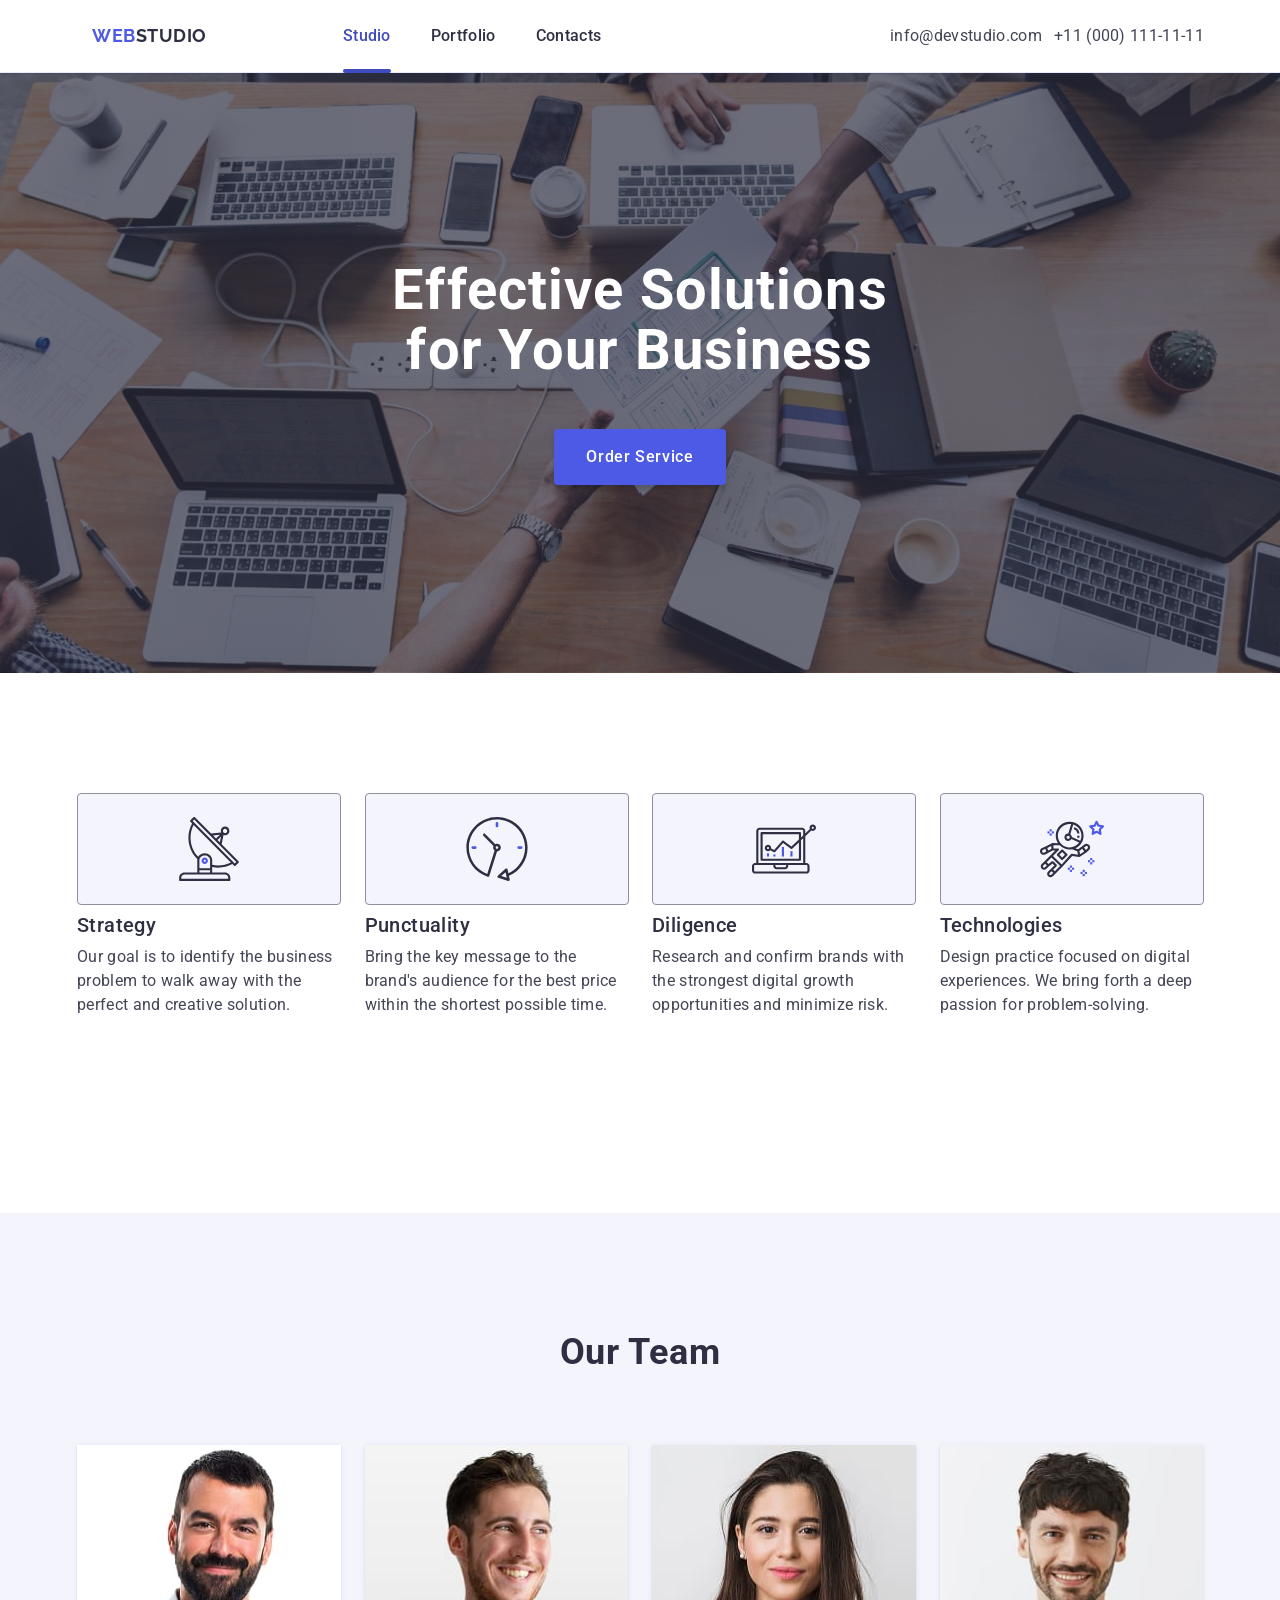
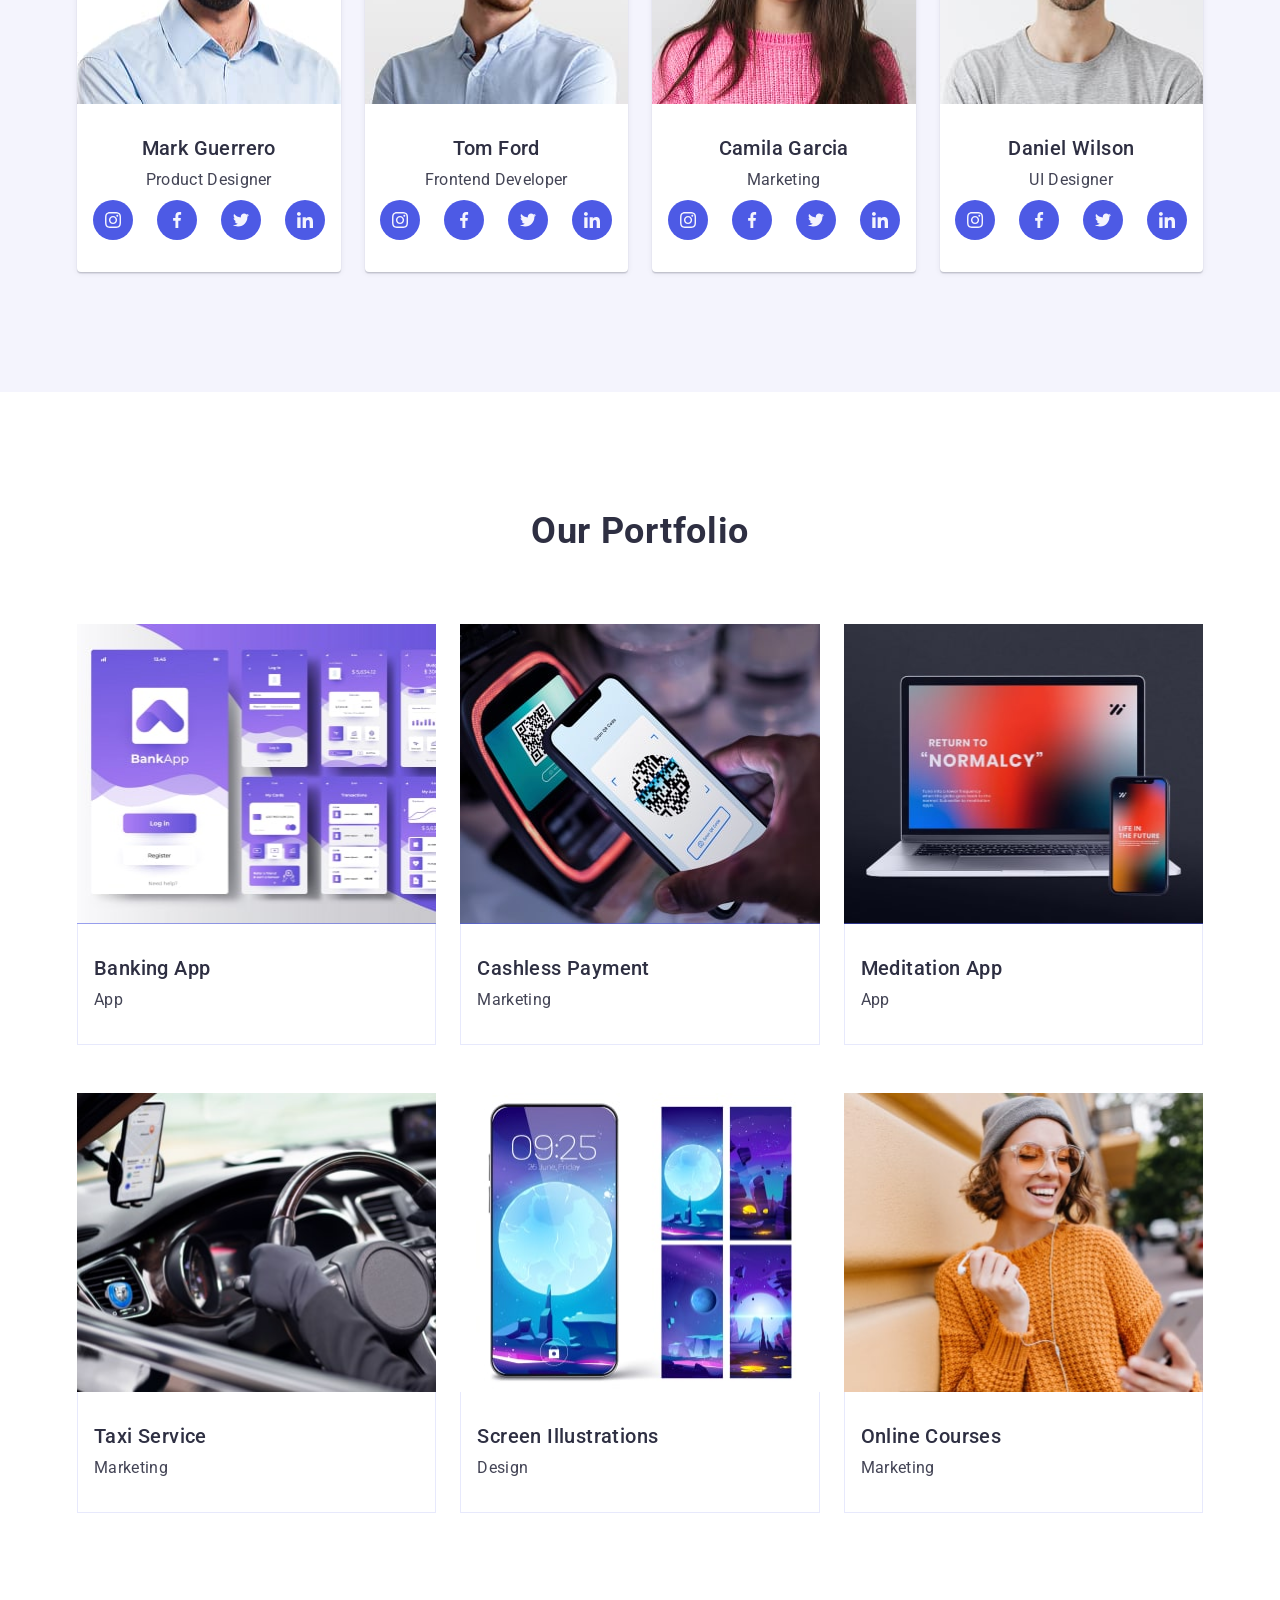
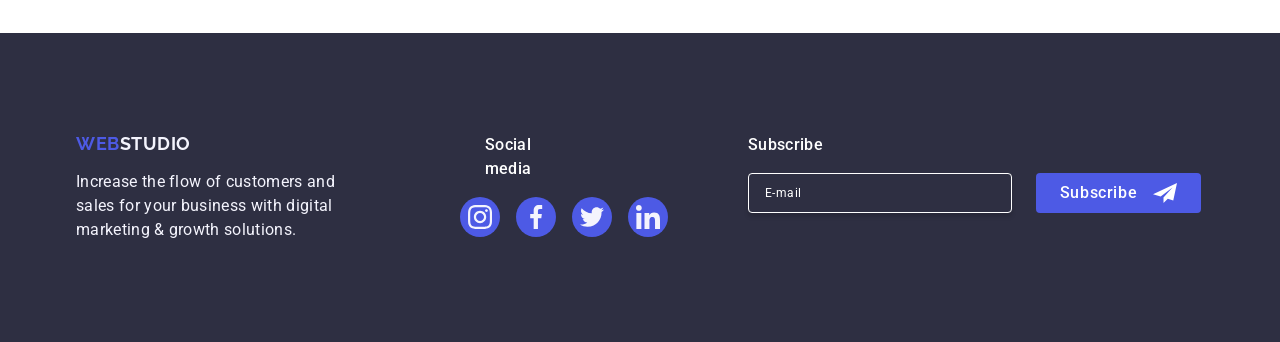
==== commit 31b72975: "hm6 updte" ====
--- a/index.html
+++ b/index.html
@@ -112,7 +112,7 @@
         <!-- Features -->
 
         <section class="features-section">
-            <div class="container">
+            <div class="container features-container">
                 <h2 class="visually-hidden">Business solutions</h2>
                 <ul class="features-list">
                     <li class="features-item">
@@ -173,7 +173,7 @@
         <!-- Team -->
 
         <section class="team-section">
-            <div class="container">
+            <div class="container team-containet">
                 <h2 class="team-title">Our Team</h2>
                 <ul class="team-list">
                     <li class="team-item">
@@ -340,7 +340,7 @@
         <!-- Portfolio -->
 
         <section class="portfolio">
-            <div class="container">
+            <div class="container portfolio-container">
                 <h2 class="portfolio-title">Our Portfolio</h2>
                 <ul class="portfolio-list">
                     <li class="portfolio-items">
--- a/css/style.css
+++ b/css/style.css
@@ -194,7 +194,8 @@
     }
 
     .contact-info {
-        font-size: 16px;
+        font-size: 12px;
+        font-weight: 400;
         line-height: 1.5;
         letter-spacing: 0.02em;
         color: #434455;
@@ -203,37 +204,47 @@
         transition: color 250ms cubic-bezier(0.4, 0, 0.2, 1);
     }
 
-    .contact-info-first {
-        padding-top: 16px;
-        margin-bottom: 12px;
-    }
-
-    .contact-info-second {
-        padding-bottom: 16px;
-    }
+    .contacts-list {
+        padding: 12px 0;
+        display: flex;
+        flex-direction: column;
+        gap: 12px;
+        align-items: center;
+        justify-content: center;
+
+
+
+    }
+
 
     .contact-info:hover,
     .contact-info:focus {
         color: #404bbf;
     }
+
 }
 
 @media screen and (min-width: 1158px) {
     .contacts-list {
         display: flex;
-        align-items: center;
-        gap: 40px;
-    }
-
-    .contact-info-second {
+        flex-direction: row;
+        padding: 0;
+    }
+
+    .contact-info-first {
+        margin-bottom: 0;
+    }
+
+    .contact-info {
+        font-size: 16px;
+    }
+
+    .address {
         padding: 24px 0;
     }
 
-    .contact-info-first {
-        padding: 24px 0;
-        margin-bottom: 0;
-
-    }
+
+
 }
 
 /* Hero */
@@ -248,8 +259,7 @@
     max-width: 1440px;
     margin-left: auto;
     margin-right: auto;
-    padding: 188px 0 188px;
-    margin-bottom: 96px;
+    padding: 72px 0 72px;
 
 }
 
@@ -274,7 +284,7 @@
     cursor: pointer;
     display: block;
     padding: 16px 32px;
-    margin: 48px auto 0px auto;
+    margin: 72px auto 0px auto;
     border: 0px;
     border-radius: 4px;
     box-shadow: 0px 4px 4px 0px rgba(0, 0, 0, 0.15);
@@ -288,16 +298,40 @@
     background-color: #404BBF;
 }
 
+.features-container {
+    padding: 96px 16px;
+}
+
 @media screen and (min-width: 768px) {
+    .button {
+        margin: 36px auto auto;
+    }
+
     .main-title {
         font-size: 56px;
         max-width: 496px;
     }
-}
-
-@media screen and (min-width: 1158px) {}
+
+    .hero {
+        padding: 112px 0 112px;
+    }
+}
+
+@media screen and (min-width: 1158px) {
+    .button {
+        margin: 48px auto auto;
+    }
+
+    .hero {
+        padding: 188px 0 188px;
+    }
+}
 
 /* Feateres */
+.features-container {
+    padding: 96px 16px;
+}
+
 .icon-features {
     display: none;
 }
@@ -319,14 +353,14 @@
     letter-spacing: 0.02em;
     color: #434455;
     font-style: normal;
-    font-weight: 400;
+    font-weight: 500;
 
 }
 
 .features-list {
     display: flex;
     flex-direction: column;
-    gap: 24px;
+    row-gap: 72px;
 }
 
 @media screen and (min-width: 768px) {
@@ -345,7 +379,10 @@
     .features-list {
         flex-direction: row;
         flex-wrap: wrap;
-        margin: 16px;
+        column-gap: 24px;
+        row-gap: 72px;
+        margin-bottom: 76px;
+
 
 
     }
@@ -358,14 +395,31 @@
 
 }
 
-@media screen and (min-width: 1200px) {
+@media screen and (min-width: 1156px) {
     .features-item {
         flex: 1 1 calc(25% - 24px);
         /* 4 в рядок */
     }
 
-    .features-section {
-        padding: 120px 0 120px;
+    .features-container {
+        padding: 120px 16px;
+    }
+
+    .features-title {
+        font-weight: 500;
+        font-size: 20px;
+        line-height: 1.2;
+        letter-spacing: 0.02em;
+        color: #2e2f42;
+        margin-bottom: 8px;
+        text-align: left;
+
+    }
+
+    .features-text {
+        font-weight: 400;
+
+
     }
 
     .features-item {
@@ -386,9 +440,12 @@
 }
 
 /* Team */
+.team-containet {
+    padding: 96px 16px;
+}
+
 .team-section {
     background-color: #f4f4fd;
-    padding: 120px 0 120px 0;
 }
 
 .team-title {
@@ -488,11 +545,20 @@
 
 }
 
-@media screen and (min-width: 1158px) {}
-
-
-.portfolio {
-    padding: 120px 0px 120px 0;
+@media screen and (min-width: 1158px) {
+    .team-containet {
+        padding: 120px 16px;
+    }
+
+    .team-list {
+        flex-wrap: nowrap;
+    }
+}
+
+/* Portfolio */
+
+.portfolio-container {
+    padding: 96px 16px;
 }
 
 .portfolio-title {
@@ -595,12 +661,16 @@
     .portfolio-list>* {
         flex: 1 1 calc((100% - 48px) / 3);
     }
+
+    .portfolio-container {
+        padding: 120px 16px;
+    }
 }
 
 /* Footer */
 .footer-bg-color {
     background-color: #2e2f42;
-    padding: 100px 0px 100px;
+    padding: 96px 0px 96px;
 }
 
 .link-logo-footer {
@@ -618,6 +688,7 @@
 .first-footer-container {
     text-align: center;
     align-items: baseline;
+    margin-bottom: 72px;
 }
 
 .footer-logo {
@@ -632,7 +703,6 @@
     color: #f4f4fd;
     text-align: left;
     width: 288px;
-    margin-bottom: 72px;
 }
 
 
@@ -666,7 +736,6 @@
     display: flex;
     gap: 16px;
     justify-content: center;
-    margin-bottom: 72px;
 }
 
 .social-li {
@@ -691,6 +760,10 @@
 
 .soc-footer-svg {
     fill: #f4f4fd;
+}
+
+.footer-social-media {
+    margin-bottom: 72px;
 }
 
 /* Subscribe */
@@ -756,11 +829,13 @@
     margin-bottom: 16px;
 }
 
+
 @media screen and (min-width: 768px) {
     .second-footer-container {
         display: flex;
         flex-wrap: wrap;
         align-items: baseline;
+        width: 580px;
     }
 
     .form-subscribe {
@@ -770,8 +845,13 @@
 
 
     .first-footer-container {
-        margin-right: 120px;
+        margin-right: 24px;
         align-items: baseline;
+        text-align: left;
+    }
+
+    .footer-social-media {
+        margin-bottom: 0;
     }
 
     .footer-text {
@@ -851,7 +931,22 @@
 
 @media screen and (min-width: 1158px) {
     .second-footer-container {
-        gap: 24px;
+        flex-wrap: nowrap;
+        width: 100%;
+    }
+
+    .footer-bg-color {
+        padding: 100px 0px 100px;
+
+    }
+
+    .footer-social-media {
+        margin-right: 80px;
+    }
+
+    .first-footer-container {
+        margin-right: 120px;
+        margin-bottom: 0;
     }
 }
 
@@ -902,6 +997,13 @@
     color: #2E2F42;
 }
 
+.mob-menu-link {
+    color: #2E2F42;
+}
+
+.mob-menu-link:focus {
+    color: #404BBF;
+}
 
 .mob-menu-tel {
     font-weight: 500;
@@ -974,9 +1076,10 @@
     pointer-events: none;
 }
 
-.on-scroll {
+.no-scroll {
     overflow: hidden;
-    height: 100vh;
+    height: 100hv;
+
 }
 
 
@@ -1219,4 +1322,10 @@
 
 .modal-form-agreement-link {
     color: #4d5ae5;
+}
+
+@media screen and (max-width:320px) {
+    .modal {
+        width: 288px;
+    }
 }
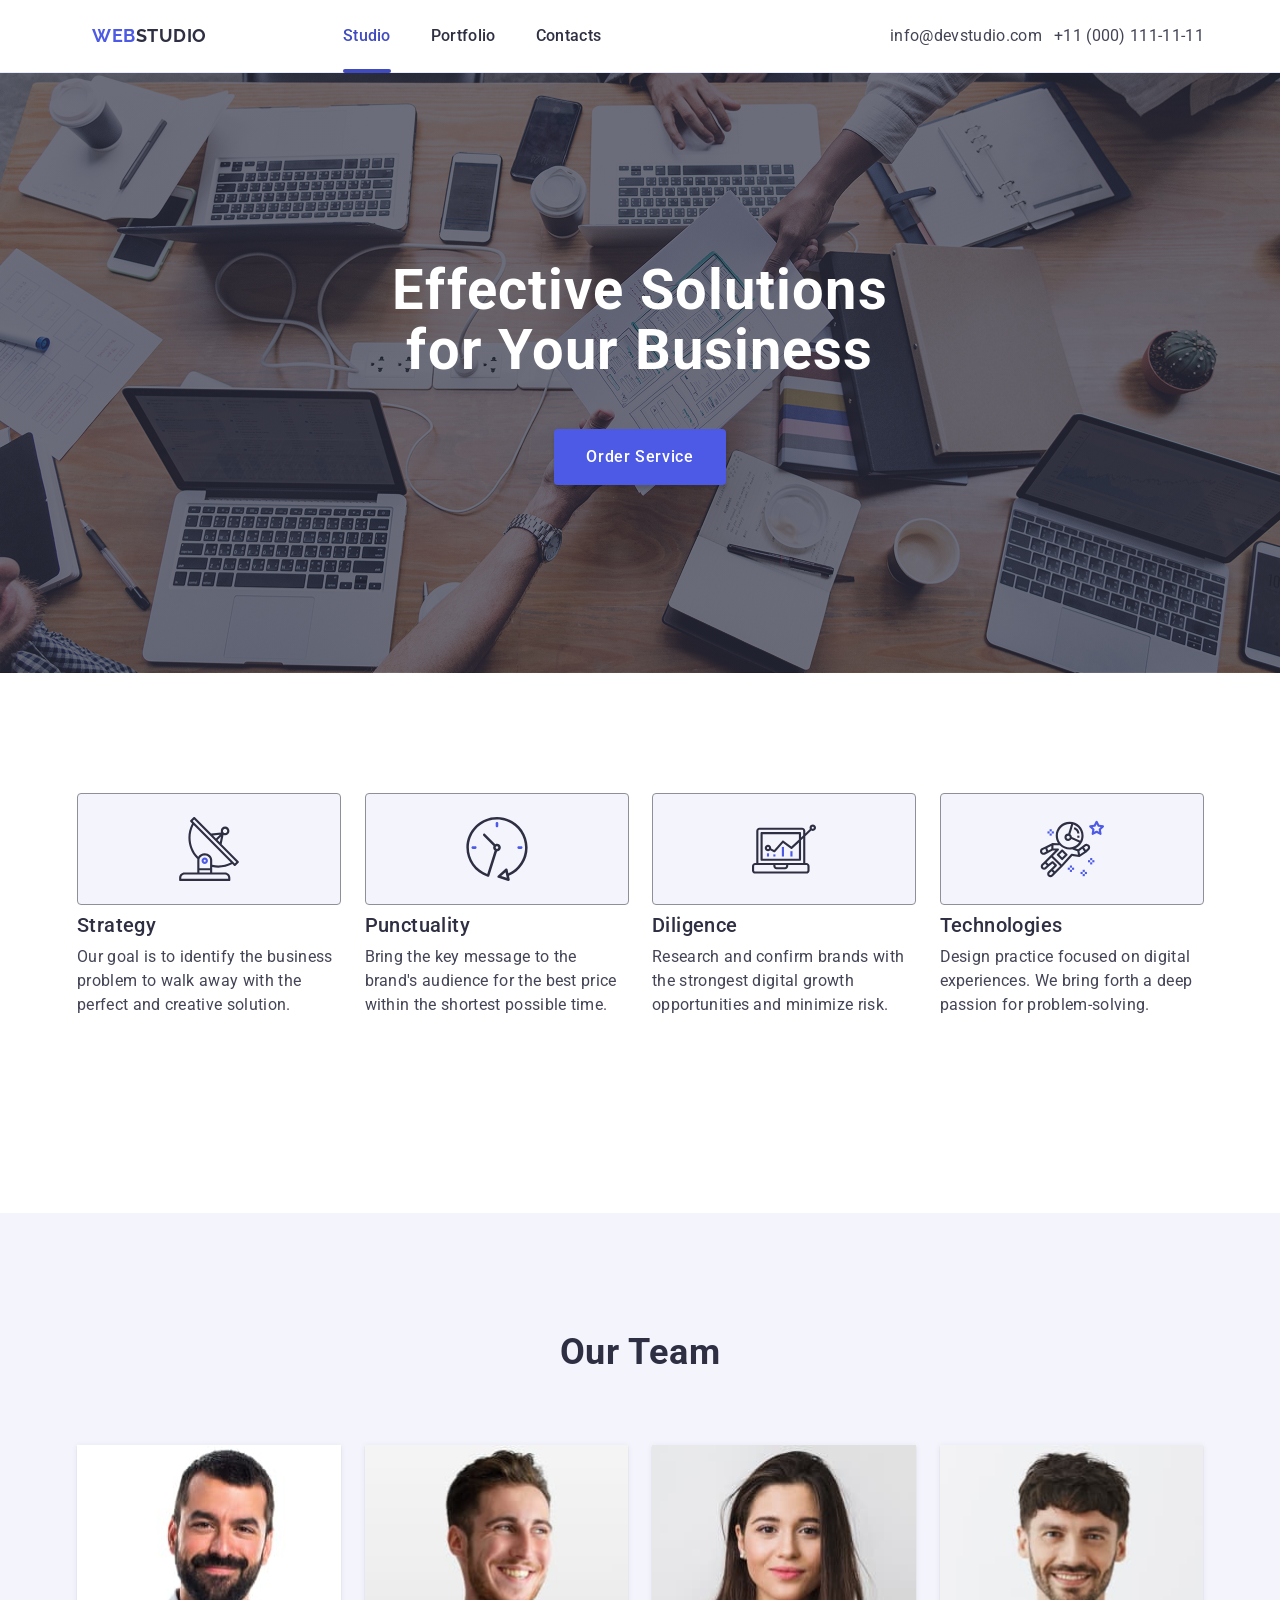
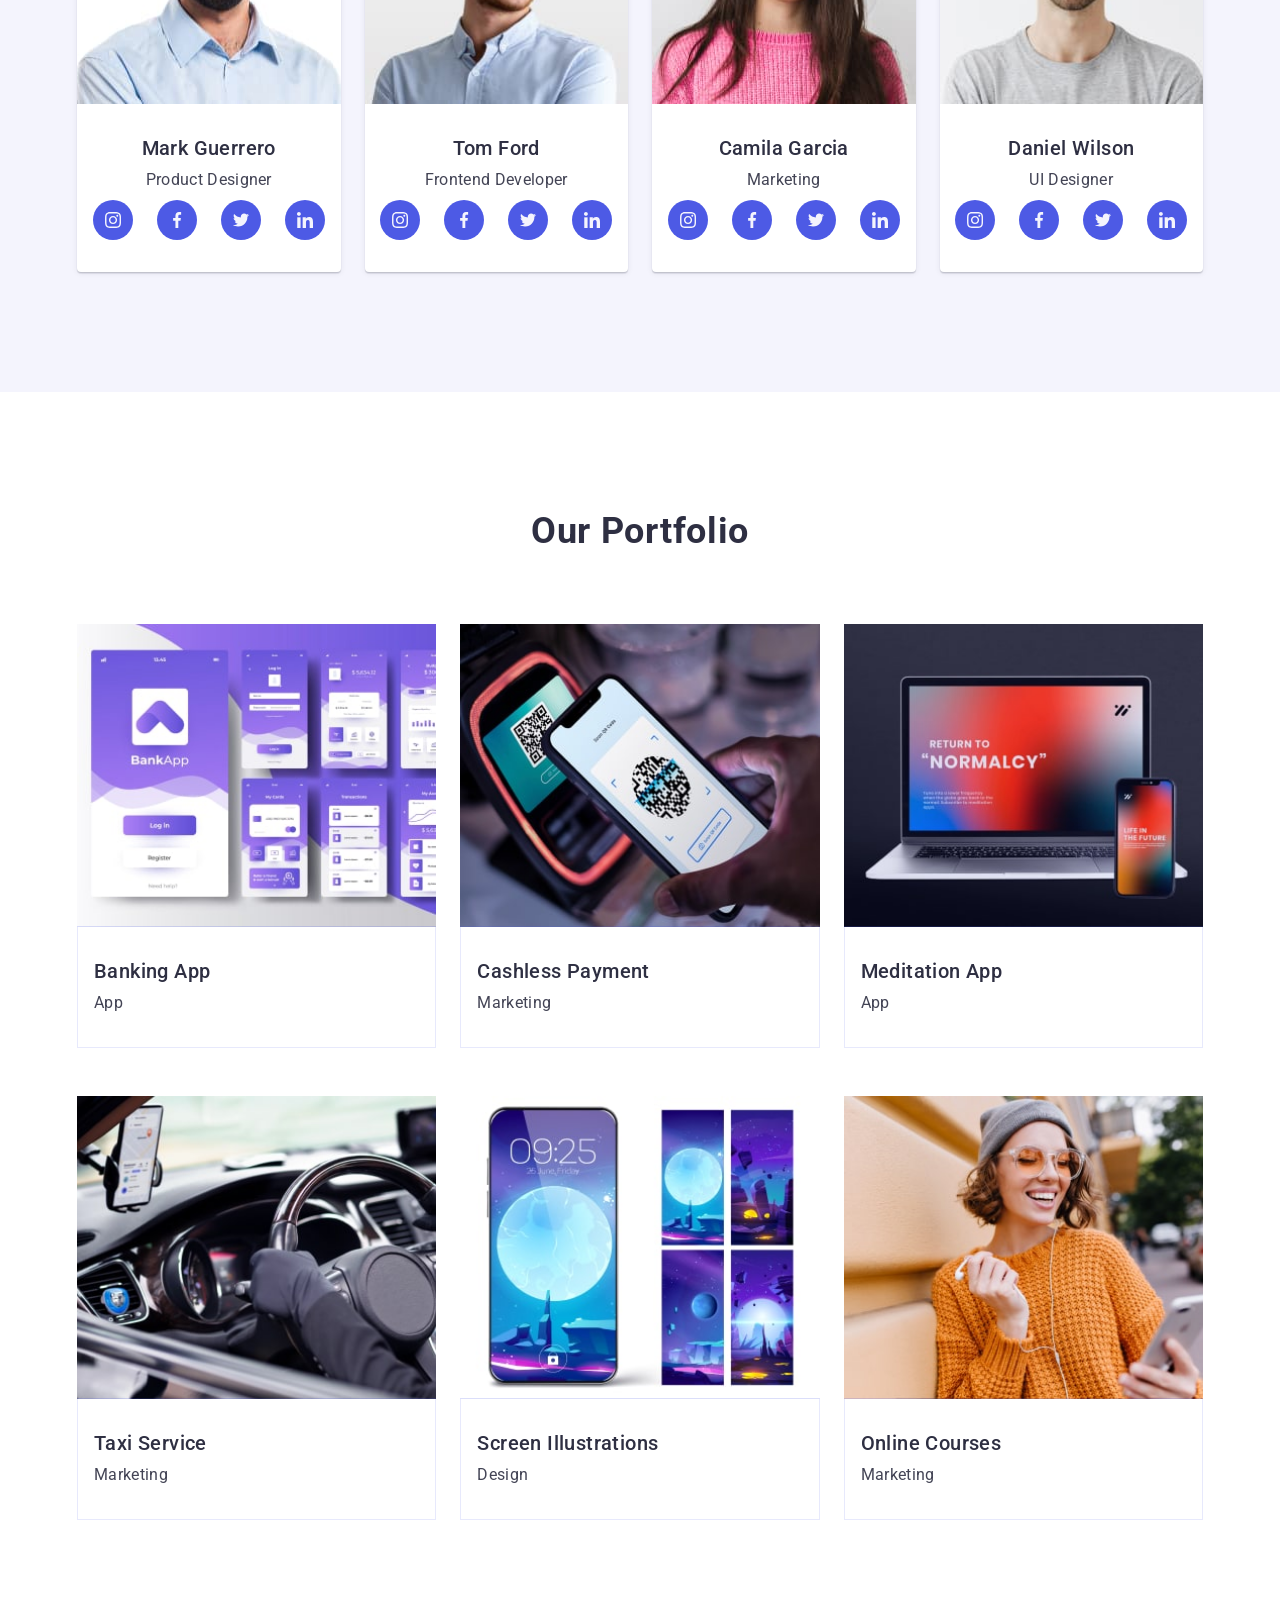
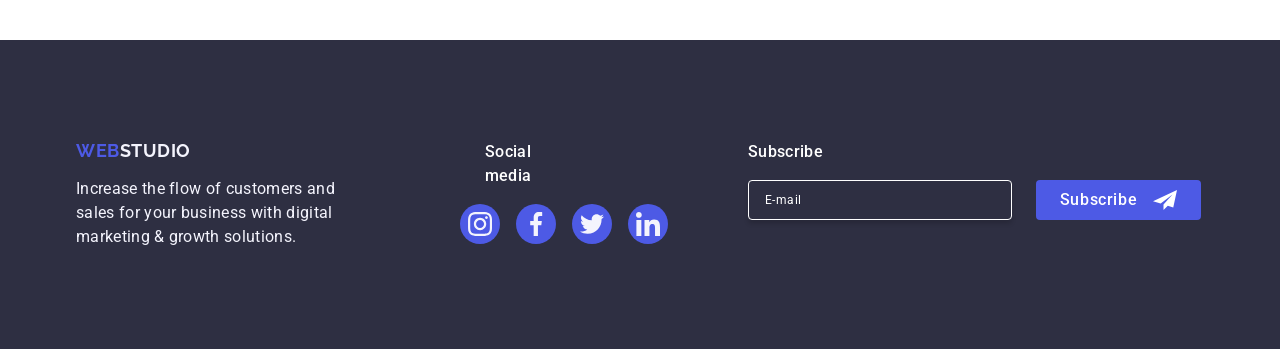
==== commit 2081bc00: "hm6 done" ====
--- a/index.html
+++ b/index.html
@@ -105,6 +105,7 @@
             <div class="container">
                 <h1 class="main-title">Effective Solutions for Your Business</h1>
                 <button type="button" class="button" data-modal-open>Order Service</button>
+                <!-- <img class="hero-img" alt="background-image" src="./images/people-office.jpg" /> -->
             </div>
 
         </section>
@@ -177,7 +178,9 @@
                 <h2 class="team-title">Our Team</h2>
                 <ul class="team-list">
                     <li class="team-item">
-                        <img src="./images/img-1.jpg" alt="Mark Guerrero" width="264" height="260" />
+                        <img srcset="./images/mark.jpg 1x,
+                        ./images/mark@2x.jpg 2x " src="./images/mark.jpg" alt="Mark Guerrero" width="264"
+                            height="260" />
                         <div class="team-description">
                             <h3 class="team-name">Mark Guerrero</h3>
                             <p class="team-name-desc">Product Designer</p>
@@ -218,7 +221,9 @@
 
                     </li>
                     <li class="team-item">
-                        <img src="./images/img-2.jpg" alt="Tom Ford" width="264" height="260" />
+                        <img srcset="./images/tom.jpg 1x,
+                        ./images/tom@2x.jpg 2x " src="./images/tom.jpg" src="./images/img-2.jpg" alt="Tom Ford"
+                            width="264" height="260" />
                         <div class="team-description">
                             <h3 class="team-name">Tom Ford</h3>
                             <p class="team-name-desc">Frontend Developer</p>
@@ -256,7 +261,9 @@
 
                     </li>
                     <li class="team-item">
-                        <img src="./images/img-3.jpg" alt="Camila Garcia" width="264" height="260" />
+                        <img srcset="./images/camila.jpg 1x,
+                        ./images/camila@2x.jpg 2x " src="./images/camila.jpg" src="./images/img-3.jpg"
+                            alt="Camila Garcia" width="264" height="260" />
                         <div class="team-description">
                             <h3 class="team-name">Camila Garcia</h3>
                             <p class="team-name-desc">Marketing</p>
@@ -294,7 +301,9 @@
 
                     </li>
                     <li class="team-item">
-                        <img src="./images/img-4.jpg" alt="Daniel Wilson" width="264" height="260" />
+                        <img srcset="./images/daniel.jpg 1x,
+                        ./images/daniel@2x.jpg 2x " src="./images/daniel.jpg" src="./images/img-4.jpg"
+                            alt="Daniel Wilson" width="264" height="260" />
                         <div class="team-description">
                             <h3 class="team-name">Daniel Wilson</h3>
                             <p class="team-name-desc">UI Designer</p>
@@ -345,7 +354,9 @@
                 <ul class="portfolio-list">
                     <li class="portfolio-items">
                         <div class="tumb">
-                            <img src="./images/banking-app.jpg" alt="Bank App" width="360" height="300" />
+                            <img srcset="./images/banking-app-min.jpg 1x,
+                        ./images/banking-app@2x-min.jpg 2x " src="./images/banking-app-min.jpg" alt="Bank App"
+                                width="360" height="300" />
                             <p class="overlay">14 Stylish and User-Friendly App Design Concepts · Task Manager App ·
                                 Calorie Tracker App · Exotic Fruit Ecommerce App ·
                                 Cloud Storage App</p>
@@ -359,7 +370,9 @@
                     </li>
                     <li class="portfolio-items">
                         <div class="tumb">
-                            <img src="./images/payment.jpg" alt="QR code and smartphone" width="360" height="300" />
+                            <img srcset="./images/cashless-payment-min.jpg 1x,
+                        ./images/cashless-payment@2x-min.jpg 2x " src="./images/cashless-payment-min.jpg"
+                                alt="QR code and smartphone" width="360" height="300" />
                             <p class="overlay">14 Stylish and User-Friendly App Design Concepts · Task Manager App ·
                                 Calorie Tracker App · Exotic Fruit Ecommerce App ·
                                 Cloud Storage App</p>
@@ -374,7 +387,9 @@
                     </li>
                     <li class="portfolio-items">
                         <div class="tumb">
-                            <img src="./images/meditation.jpg" alt="Meditation App" width="360" height="300" />
+                            <img srcset="./images/meditaion-min.jpg 1x,
+                        ./images/meditaion@2x-min.jpg 2x " src="./images/meditaion-min.jpg" alt="Meditation App"
+                                width="360" height="300" />
                             <p class="overlay">14 Stylish and User-Friendly App Design Concepts · Task Manager App ·
                                 Calorie Tracker App · Exotic Fruit Ecommerce App ·
                                 Cloud Storage App</p>
@@ -389,7 +404,9 @@
                     </li>
                     <li class="portfolio-items">
                         <div class="tumb">
-                            <img src="./images/taxi.jpg" alt="Taxi" width="360" height="300" />
+                            <img srcset="./images/taxi-min.jpg 1x,
+                        ./images/taxi@2x-min.jpg 2x " src="./images/taxi-min.jpg" alt="Taxi" width="360"
+                                height="300" />
                             <p class="overlay">14 Stylish and User-Friendly App Design Concepts · Task Manager App ·
                                 Calorie Tracker App · Exotic Fruit Ecommerce App ·
                                 Cloud Storage App</p>
@@ -404,7 +421,9 @@
                     </li>
                     <li class="portfolio-items">
                         <div class="tumb">
-                            <img src="./images/screen.jpg" alt="Screen Illustrations" width="360" height="300" />
+                            <img srcset="./images/screen-min.jpg 1x,
+                        ./images/screen@2x-min.jpg 2x " src="./images/screen-min.jpg" alt="Screen Illustrations"
+                                width="360" height="300" />
                             <p class="overlay">14 Stylish and User-Friendly App Design Concepts · Task Manager App ·
                                 Calorie Tracker App · Exotic Fruit Ecommerce App ·
                                 Cloud Storage App</p>
@@ -419,7 +438,9 @@
                     </li>
                     <li class="portfolio-items">
                         <div class="tumb">
-                            <img src="./images/online-courses.jpg" alt="Woman with phone" width="360" height="300" />
+                            <img srcset="./images/online-courses-min.jpg 1x,
+                        ./images/online-courses@2x-min.jpg 2x " src="./images/online-courses-min.jpg"
+                                alt="Woman with phone" width="360" height="300" />
                             <p class="overlay">14 Stylish and User-Friendly App Design Concepts · Task Manager App ·
                                 Calorie Tracker App · Exotic Fruit Ecommerce App ·
                                 Cloud Storage App</p>
--- a/css/style.css
+++ b/css/style.css
@@ -252,7 +252,8 @@
     background-color: #2e2f42;
     background-image: linear-gradient(rgba(46, 47, 66, 0.7),
             rgba(46, 47, 66, 0.7)),
-        url(../images/people-office.jpg);
+        image-set(url('../images/Dark-mob-bg.jpg') 1x,
+            url('../images/Dark-mob-bg@2x.jpg') 2x);
     background-repeat: no-repeat;
     background-position: center;
     background-size: cover;
@@ -313,6 +314,10 @@
     }
 
     .hero {
+        background-image: linear-gradient(rgba(46, 47, 66, 0.7),
+                rgba(46, 47, 66, 0.7)),
+            image-set(url('../images/Dark-tab-bg.jpg') 1x,
+                url('../images/Dark-tab-bg@2x.jpg') 2x);
         padding: 112px 0 112px;
     }
 }
@@ -323,6 +328,10 @@
     }
 
     .hero {
+        background-image: linear-gradient(rgba(46, 47, 66, 0.7),
+                rgba(46, 47, 66, 0.7)),
+            image-set(url('../images/people-lep-office.jpg') 1x,
+                url('../images/people-lep-office@2x.jpg') 2x);
         padding: 188px 0 188px;
     }
 }
@@ -593,7 +602,6 @@
     display: flex;
     flex-wrap: wrap;
     row-gap: 48px;
-    column-gap: 24px;
 }
 
 .img-description {
@@ -645,21 +653,29 @@
 }
 
 @media screen and (min-width: 768px) {
+    .portfolio-list {
+        row-gap: 72px;
+        column-gap: 24px;
+    }
 
     .portfolio-list>* {
 
         flex: 1 1 calc((100% - 24px) / 2);
         justify-content: center;
         align-items: center;
-        row-gap: 72px;
-        column-gap: 24px;
+
     }
 
 }
 
 @media screen and (min-width: 1158px) {
+    .portfolio-list {
+        row-gap: 48px;
+    }
+
     .portfolio-list>* {
         flex: 1 1 calc((100% - 48px) / 3);
+        row-gap: 48px;
     }
 
     .portfolio-container {
